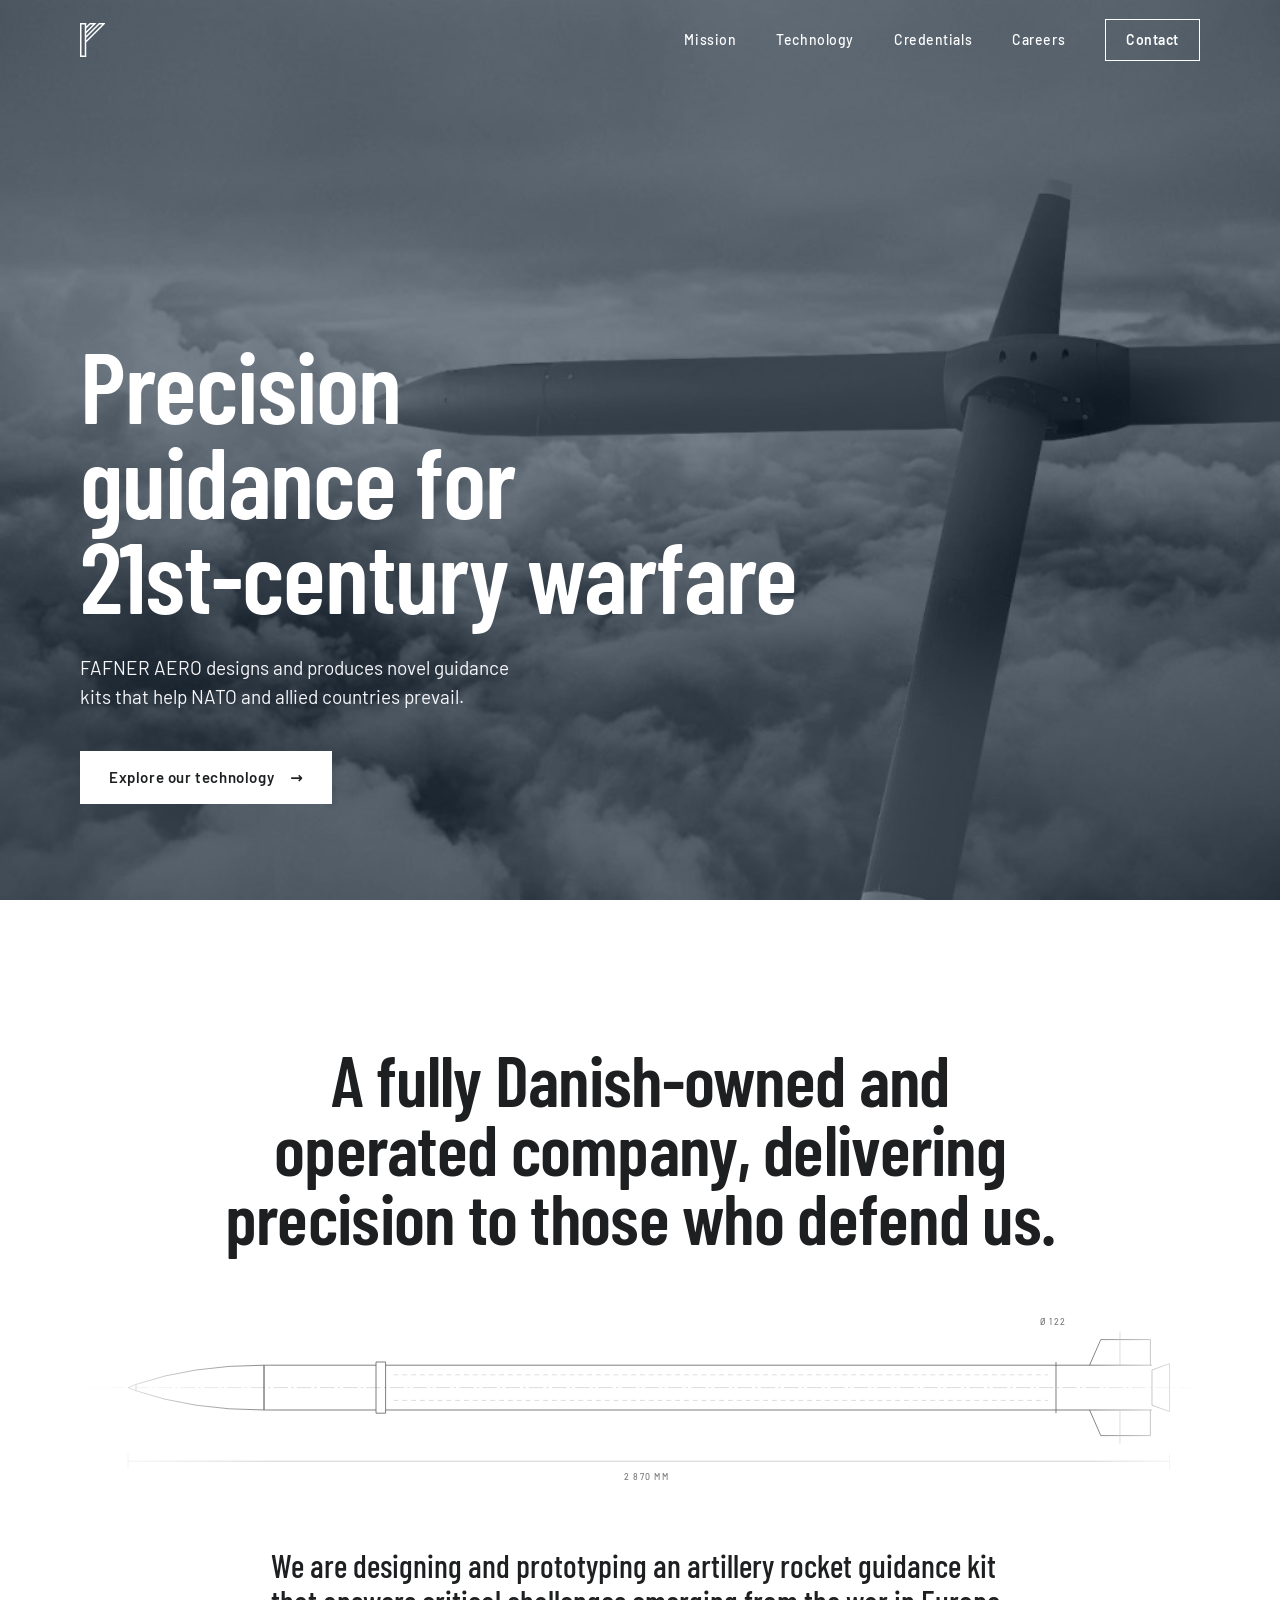
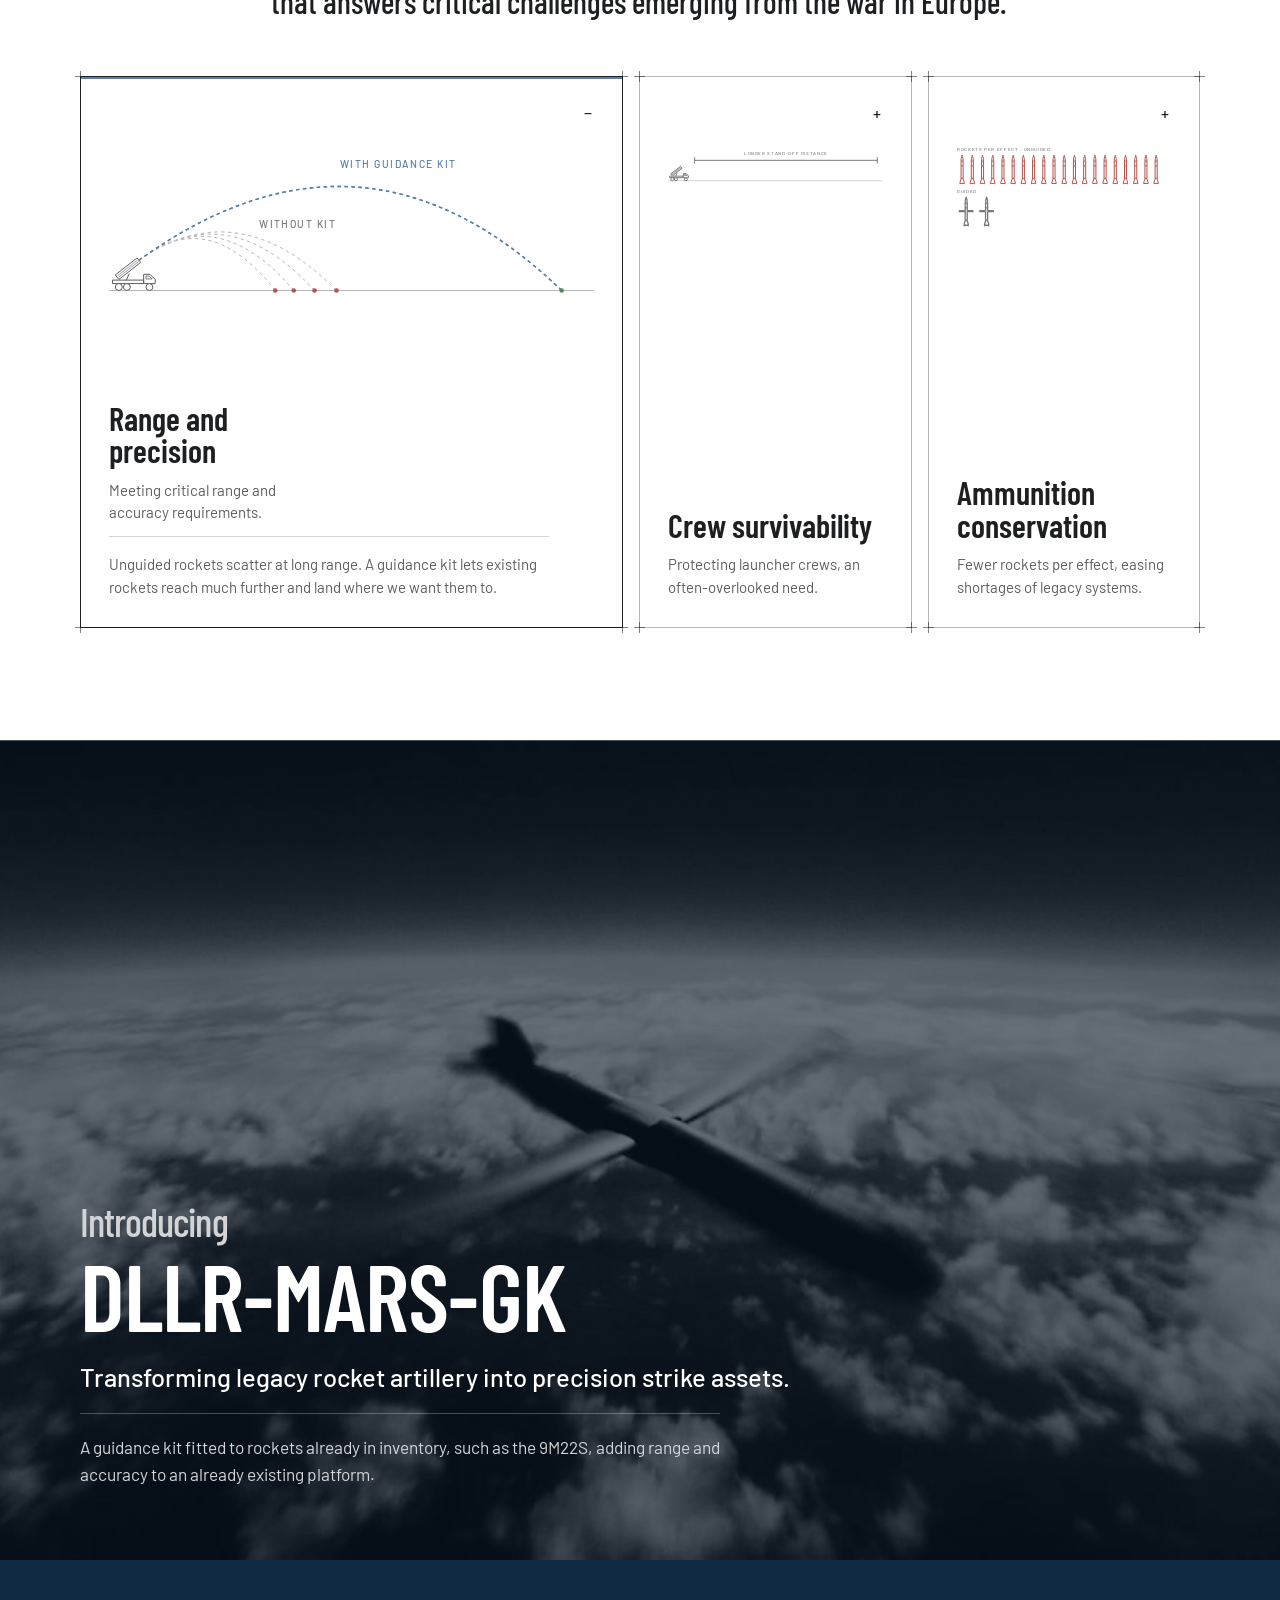
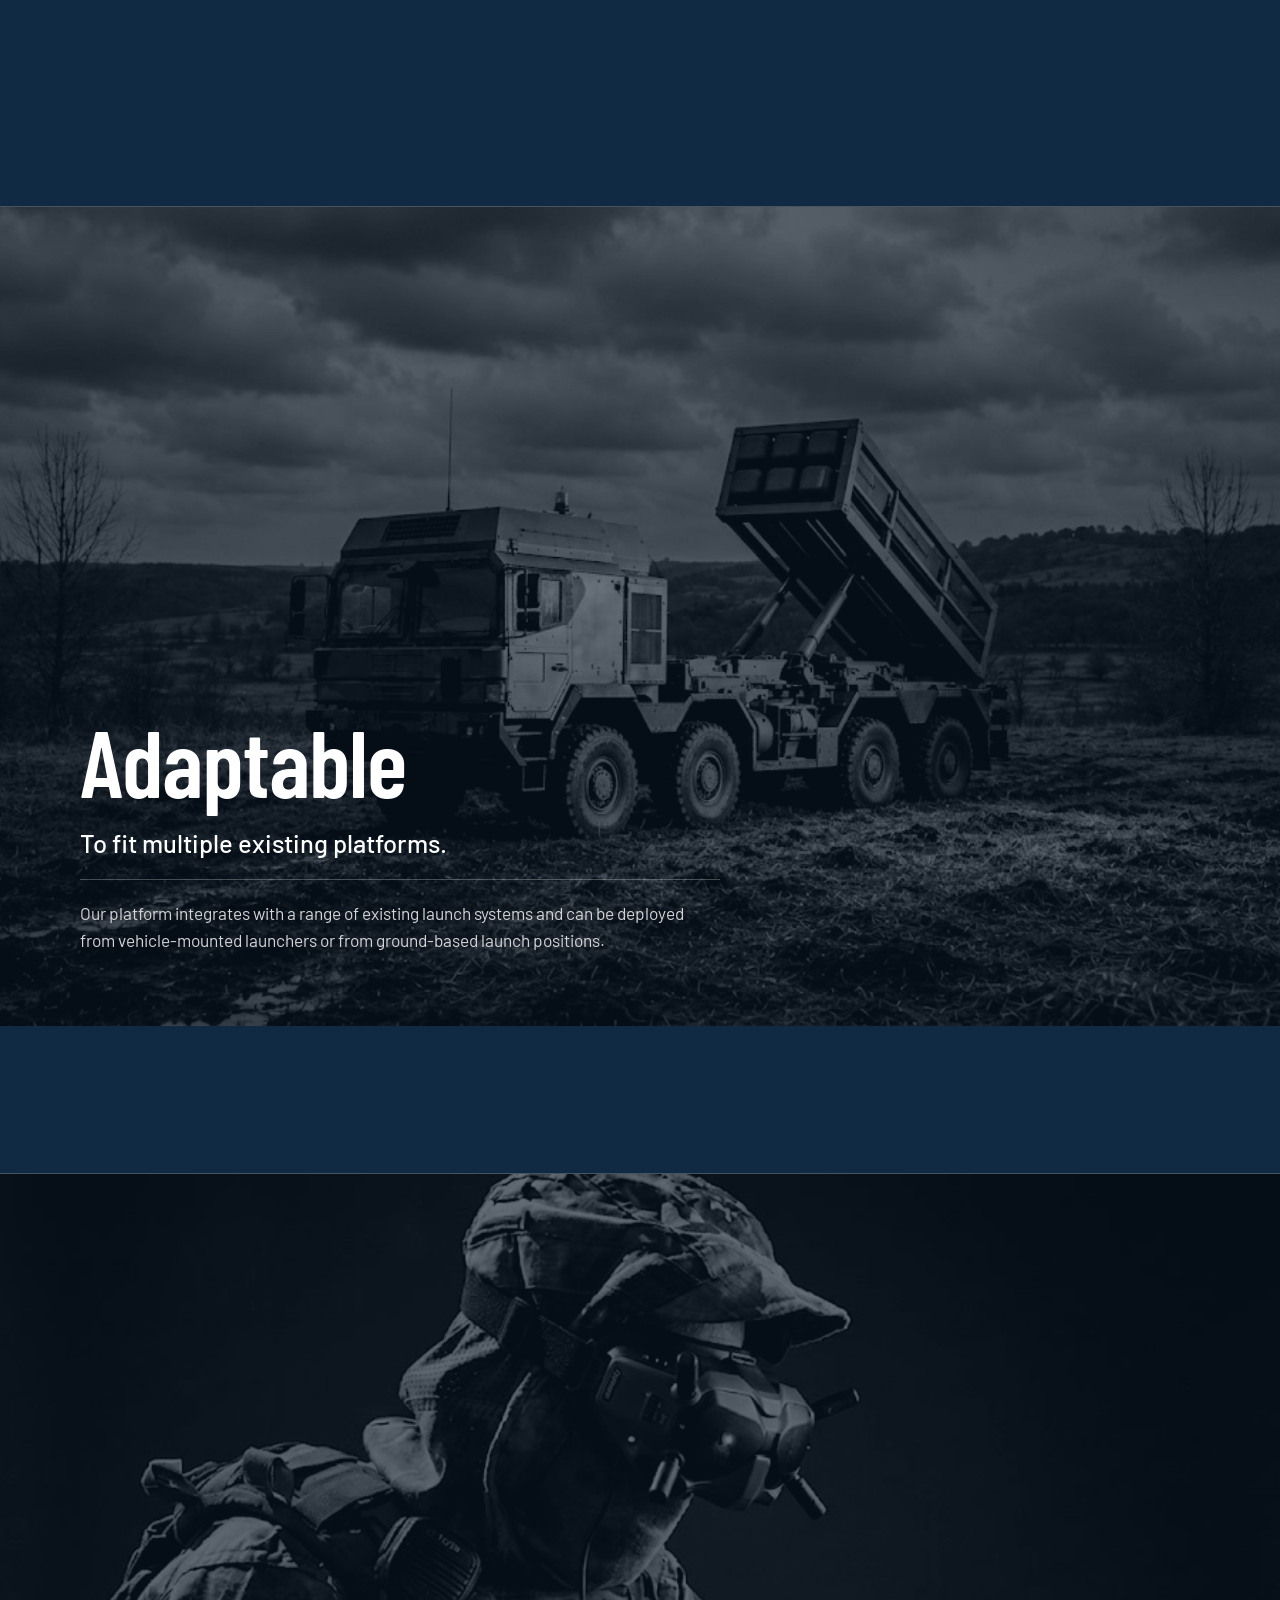
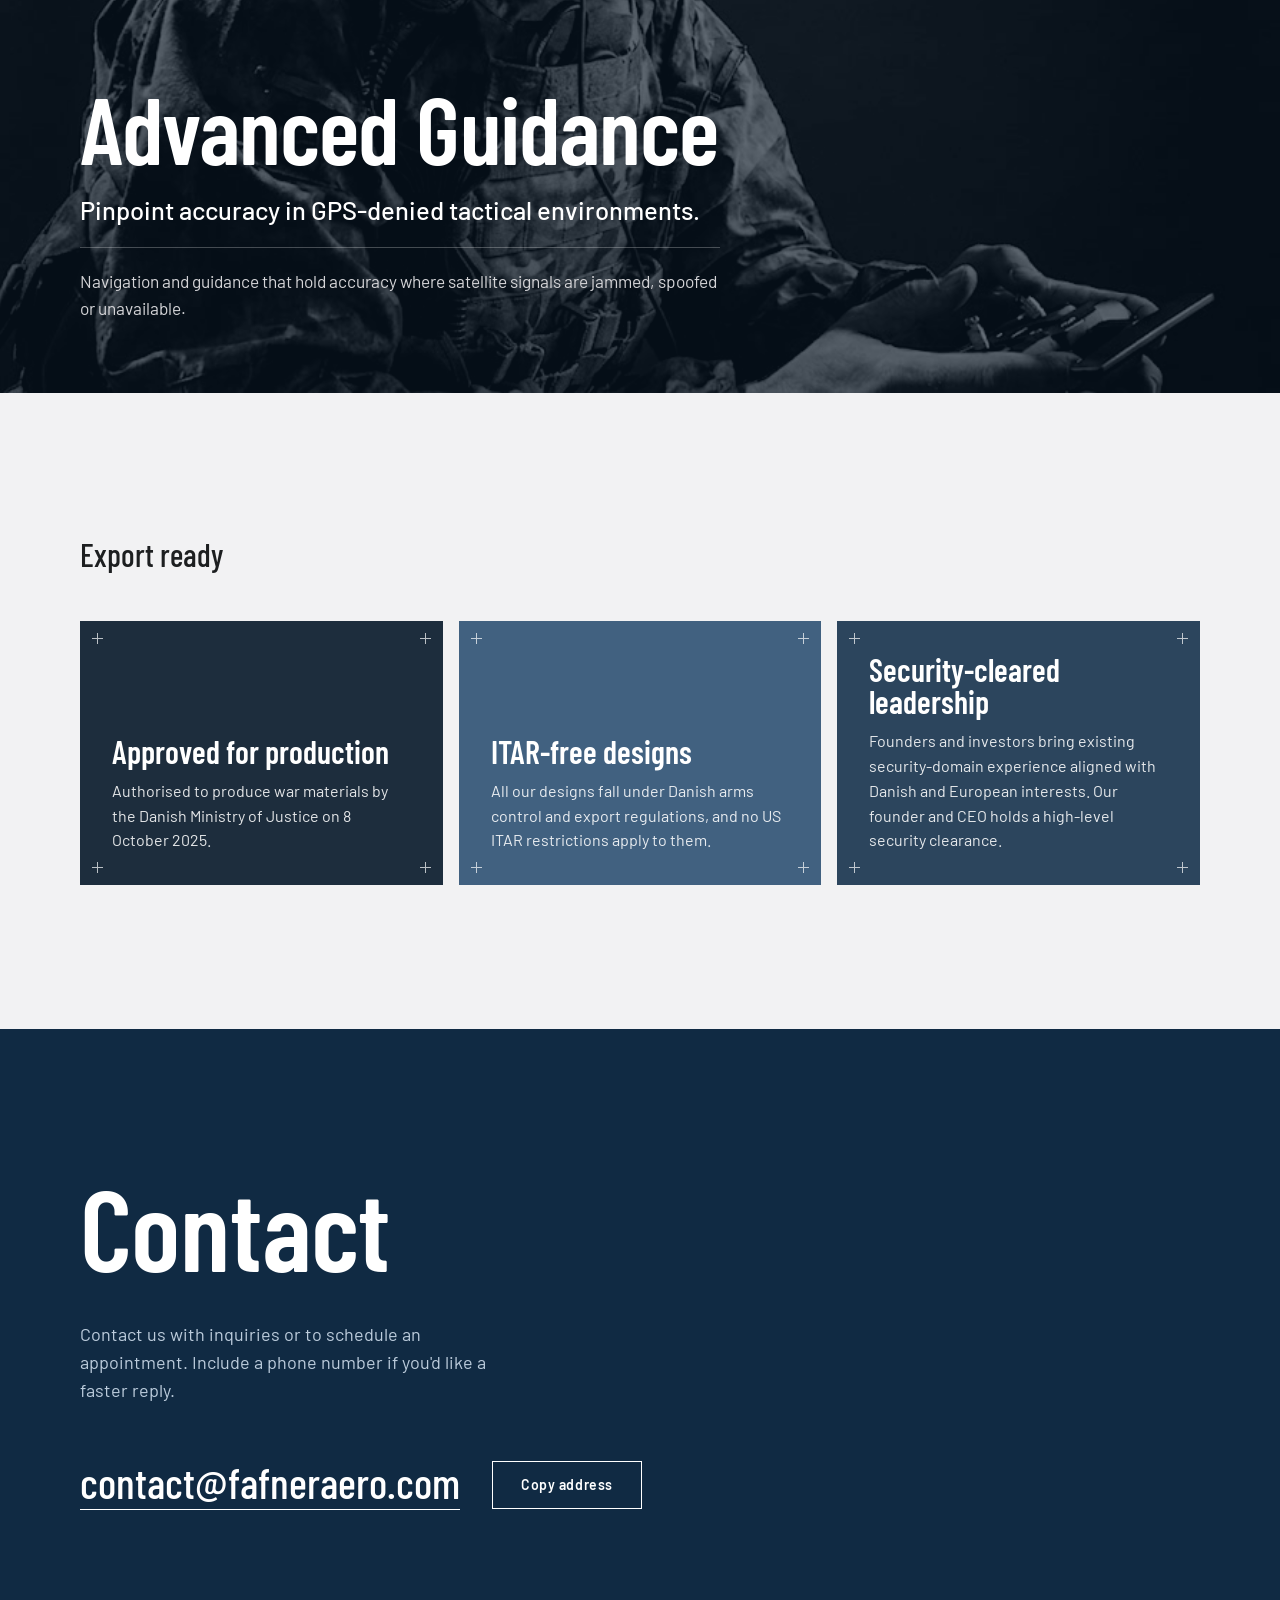
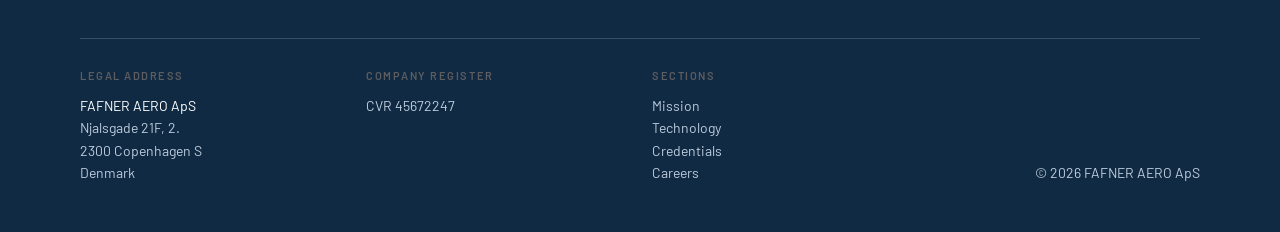
==== index.html @ bf473ec8 "Mission: centre the statement Co-Authored-By: Claude Opus 5.5 <noreply@anthropic.com> Claude-Session" ====
<!DOCTYPE html>
<html lang="en">
<head>
  <meta charset="utf-8">
  <meta name="viewport" content="width=device-width, initial-scale=1">
  <title>FAFNER AERO</title>
  <meta name="description" content="FAFNER AERO designs and produces novel guidance kits that help NATO and allied countries prevail. A Danish-owned defense technology company in Copenhagen.">
  <script>
    document.documentElement.className += ' js';
    setTimeout(function () { if (!window.__fafnerBooted) document.documentElement.classList.remove('js'); }, 3000);
  </script>
  <link rel="icon" href="assets/logo/favicon.svg" type="image/svg+xml">
  <link rel="icon" href="assets/logo/favicon-32.png" sizes="32x32" type="image/png">
  <link rel="apple-touch-icon" href="assets/logo/apple-touch-icon.png">
  <meta name="theme-color" content="#102a43">
  <link rel="preconnect" href="https://fonts.googleapis.com">
  <link rel="preconnect" href="https://fonts.gstatic.com" crossorigin>
  <link rel="stylesheet" href="https://fonts.googleapis.com/css2?family=Barlow:wght@400;500;600&family=Barlow+Condensed:wght@500;600&display=swap">
  <link rel="stylesheet" href="assets/site.css?v=202610241031">
  <link rel="preload" as="image" href="images/image-1.jpg">
</head>
<body>
  <a class="skip-link" href="#main">Skip to content</a>

  <header class="site-header is-overlay">
    <div class="wrap bar">
      <a class="brand" href="./" aria-label="FAFNER AERO, home"><svg class="brand-mark" viewBox="78 60 99 136" fill="none" stroke="currentColor" stroke-width="1.5" aria-hidden="true" focusable="false"><path d="M81 63H100V193H81Z M100 81L118 63H137L100 100 M100 118L155 63H174L100 137" vector-effect="non-scaling-stroke"/></svg></a>
      <nav class="nav" aria-label="Main">
        <a class="nav-link" href="#mission" data-spy="mission">Mission</a>
        <a class="nav-link" href="#technology" data-spy="technology">Technology</a>
        <a class="nav-link" href="#credentials" data-spy="credentials">Credentials</a>
        <a class="nav-link" href="careers/">Careers</a>
        <a class="btn btn-sm" href="#contact">Contact</a>
        <button class="menu-toggle" type="button" aria-expanded="false" aria-controls="mobile-nav">Menu</button>
      </nav>
    </div>
    <nav id="mobile-nav" class="mobile-nav wrap" aria-label="Main mobile">
      <a href="#mission">Mission</a>
      <a href="#technology">Technology</a>
      <a href="#credentials">Credentials</a>
      <a href="careers/">Careers</a>
      <a class="sheet-mail" href="mailto:contact@fafneraero.com">contact@fafneraero.com</a>
    </nav>
  </header>

  <main id="main">
    <!-- Hero -->
    <section class="home-hero" aria-labelledby="hero-title">
      <figure class="hero-bg duotone">
        <img src="images/image-1.jpg" alt="Guided rocket control fins above the clouds" width="1280" height="720">
      </figure>
      <div class="hero-shade" aria-hidden="true"></div>
      <div class="home-hero-content grid">
        <h1 id="hero-title" data-scramble>Precision guidance for <span style="white-space:nowrap">21st-century</span> warfare</h1>
        <p data-reveal style="--d:6">FAFNER AERO designs and produces novel guidance kits that help NATO and allied countries prevail.</p>
        <div class="hero-cta" data-reveal style="--d:8">
          <a class="btn btn-light" href="#technology">Explore our technology <span class="arr arr-right" aria-hidden="true">→</span></a>
        </div>
      </div>
    </section>

    <div class="over">
    <!-- Mission -->
    <section id="mission" class="mission anchor wrap grid" aria-label="Our mission">
      <p class="mission-statement" data-reveal style="--d:1">A fully Danish-owned and operated company, delivering precision to those who defend us.</p>
      <div class="mission-drawing" aria-hidden="true">
        <svg viewBox="0 38 1400 222" width="100%" fill="none">
        <g style="stroke:var(--color-neutral-700)" stroke-width="1">
        <line x1="10" y1="130" x2="1390" y2="130" stroke-dasharray="18 4 3 4" stroke-width=".6" style="stroke:var(--color-neutral-400)"></line>
        <path d="M60 130 L70 126 L70 134 Z"></path>
        <path d="M70 126 Q140 102 230 102 L230 158 Q140 158 70 134"></path>
        <path d="M230 102 V158"></path>
        <line x1="370" y1="98" x2="370" y2="162"></line><line x1="382" y1="98" x2="382" y2="162"></line>
        <path d="M370 98 H382 M370 162 H382"></path>
        <path d="M230 102 H370 M230 158 H370 M382 102 H1220 M382 158 H1220"></path>
        <path d="M392 114 H1210 M392 146 H1210" stroke-dasharray="6 5" stroke-width=".6" style="stroke:var(--color-neutral-400)"></path>
        <line x1="1220" y1="98" x2="1220" y2="162"></line>
        <path d="M1220 102 H1340 M1220 158 H1340"></path>
        <path d="M1262 102 L1276 70 H1338 V102"></path>
        <path d="M1262 158 L1276 190 H1338 V158"></path>
        <path d="M1340 108 L1362 100 V160 L1340 152 Z"></path>
        </g>
        <g style="stroke:var(--color-neutral-400)" stroke-width=".8">
        <path d="M60 232 V212 M1362 232 V212 M60 222 H1362"></path>
        <path d="M1300 102 V60 M1300 158 V200 M1292 102 H1308"></path>
        </g>
        <g style="fill:var(--color-neutral-600);font:500 11px var(--font-body);letter-spacing:.14em">
        <text x="680" y="246">2 870 MM</text>
        <text x="1200" y="52">Ø 122</text>
        </g>
        </svg>
      </div>
    </section>

    <!-- The problem we solve -->
    <section class="problem wrap grid" aria-label="The problem we solve">
      <p class="problem-lede" data-reveal data-reveal-late>We are designing and prototyping an artillery rocket guidance kit that answers critical challenges emerging from the war in Europe.</p>
      <div class="probs" data-reveal style="--d:2">
        <article class="prob blueprint is-open">
          <i class="corner tl"></i><i class="corner tr"></i><i class="corner bl"></i><i class="corner br"></i>
          <div class="prob-bar" aria-hidden="true"></div>
          <div class="prob-inner">
            <div class="prob-head"><span class="prob-sign" aria-hidden="true">−</span></div>
            <div class="prob-fig" aria-hidden="true">
            <svg data-range-anim viewBox="0 0 420 150" width="100%" height="150" fill="none" preserveAspectRatio="xMinYMid meet" style="display:block;overflow:visible">
            <line x1="0" y1="126" x2="420" y2="126" style="stroke:var(--color-neutral-400)" stroke-width="1"></line>
            <!-- launcher truck, facing the target: bed and cab, three wheels, and the
                 rocket pod raised 38° on the bed; rockets leave from the pod's front end -->
            <g style="stroke:var(--color-neutral-700)" stroke-width="1">
              <path d="M3 120 H40 M3 117 H30 V120 M3 117 V120"></path>
              <path d="M30 120 V112 H35.5 L40 116.5 V120"></path>
              <path d="M32 113.6 H35 L37.4 116 H32 Z" stroke-width=".8"></path>
              <circle cx="8.5" cy="123" r="3" style="fill:#fff"></circle>
              <circle cx="15.5" cy="123" r="3" style="fill:#fff"></circle>
              <circle cx="35" cy="123" r="3" style="fill:#fff"></circle>
              <path d="M15 117 L17.5 111.4"></path>
              <g transform="rotate(-38 7 114.5)">
                <rect x="7" y="112" width="24" height="5" style="fill:#fff"></rect>
                <path d="M8 113.7 H30 M8 115.3 H30" stroke-width=".6"></path>
              </g>
            </g>
            <!-- four unguided shots scatter short of the target -->
            <path data-ra-shot="0" data-ra-curve="25.9 99.8 86 52 144 126" d="M25.90 99.80L28.23 97.99M30.61 96.24L33.03 94.56M35.49 92.94L38.01 91.39M40.57 89.93L43.18 88.56M45.83 87.27L48.53 86.09M51.28 85.01L54.07 84.05M56.90 83.21L59.76 82.50M62.65 81.92L65.57 81.49M68.51 81.20L71.45 81.06M74.40 81.07L77.35 81.23M80.28 81.54L83.19 81.99M86.08 82.59L88.94 83.33M91.76 84.19L94.54 85.18M97.27 86.29L99.96 87.51M102.59 88.83L105.18 90.25M107.72 91.75L110.20 93.34M112.64 95.00L115.03 96.73M117.37 98.53L119.66 100.39M121.91 102.30L124.11 104.26M126.27 106.27L128.39 108.32M130.46 110.42L132.50 112.55M134.50 114.72L136.47 116.92M138.40 119.15L140.30 121.41M142.16 123.69L144.00 126.00" style="stroke:var(--color-neutral-400)" stroke-width="1"></path>
            <path data-ra-shot="1" data-ra-curve="25.9 99.8 94 48 160 126" d="M25.90 99.80L28.24 98.06M30.62 96.37L33.03 94.73M35.49 93.15L37.98 91.63M40.51 90.17L43.08 88.78M45.68 87.47L48.33 86.24M51.01 85.08L53.73 84.02M56.48 83.05L59.26 82.18M62.08 81.40L64.92 80.74M67.79 80.18L70.67 79.74M73.57 79.42L76.48 79.21M79.40 79.13L82.32 79.17M85.23 79.33L88.14 79.61M91.03 80.02L93.90 80.54M96.75 81.17L99.57 81.91M102.36 82.76L105.12 83.71M107.85 84.76L110.53 85.90M113.18 87.13L115.79 88.43M118.36 89.82L120.88 91.28M123.37 92.81L125.82 94.40M128.22 96.05L130.59 97.76M132.92 99.53L135.20 101.34M137.45 103.20L139.67 105.10M141.85 107.04L143.99 109.02M146.10 111.04L148.18 113.09M150.22 115.17L152.24 117.28M154.22 119.42L156.17 121.59M158.10 123.78L160.00 126.00" style="stroke:var(--color-neutral-400)" stroke-width="1"></path>
            <path data-ra-shot="2" data-ra-curve="25.9 99.8 103 44 178 126" d="M25.90 99.80L28.29 98.11M30.70 96.46L33.15 94.86M35.63 93.30L38.14 91.80M40.69 90.36L43.26 88.97M45.87 87.64L48.51 86.38M51.18 85.19L53.88 84.06M56.61 83.01L59.37 82.04M62.16 81.14L64.97 80.34M67.80 79.61L70.66 78.98M73.53 78.44L76.43 78.00M79.33 77.65L82.25 77.40M85.17 77.25L88.09 77.21M91.02 77.26L93.94 77.42M96.85 77.67L99.76 78.03M102.65 78.48L105.52 79.03M108.38 79.68L111.21 80.41M114.01 81.24L116.79 82.15M119.55 83.14L122.27 84.21M124.96 85.36L127.62 86.58M130.25 87.86L132.84 89.22M135.40 90.64L137.93 92.11M140.42 93.64L142.88 95.23M145.30 96.87L147.69 98.55M150.05 100.28L152.38 102.06M154.67 103.87L156.94 105.72M159.17 107.61L161.37 109.54M163.55 111.50L165.69 113.49M167.81 115.51L169.90 117.55M171.96 119.63L174.00 121.73M176.01 123.85L178.00 126.00" style="stroke:var(--color-neutral-400)" stroke-width="1"></path>
            <path data-ra-shot="3" data-ra-curve="25.9 99.8 112 40 197 126" d="M25.90 99.80L28.33 98.14M30.80 96.52L33.28 94.94M35.80 93.41L38.34 91.92M40.91 90.48L43.51 89.09M46.14 87.75L48.79 86.47M51.47 85.25L54.18 84.08M56.91 82.98L59.67 81.94M62.45 80.97L65.26 80.07M68.08 79.24L70.93 78.48M73.80 77.80L76.68 77.19M79.58 76.67L82.49 76.23M85.42 75.87L88.35 75.59M91.29 75.40L94.24 75.30M97.18 75.28L100.13 75.35M103.07 75.50L106.01 75.74M108.94 76.06L111.86 76.47M114.76 76.96L117.65 77.53M120.53 78.19L123.38 78.91M126.22 79.72L129.03 80.60M131.82 81.54L134.59 82.56M137.33 83.64L140.04 84.79M142.73 86.00L145.39 87.27M148.02 88.60L150.62 89.97M153.20 91.41L155.75 92.89M158.27 94.42L160.76 95.99M163.22 97.61L165.65 99.27M168.06 100.97L170.44 102.71M172.79 104.48L175.12 106.29M177.42 108.13L179.69 110.01M181.94 111.92L184.16 113.85M186.36 115.81L188.53 117.80M190.68 119.82L192.81 121.85M194.92 123.92L197.00 126.00" style="stroke:var(--color-neutral-400)" stroke-width="1"></path>
            <circle data-ra-dot="0" cx="144" cy="126" r="2" style="fill:var(--ra-miss)"></circle>
            <circle data-ra-dot="1" cx="160" cy="126" r="2" style="fill:var(--ra-miss)"></circle>
            <circle data-ra-dot="2" cx="178" cy="126" r="2" style="fill:var(--ra-miss)"></circle>
            <circle data-ra-dot="3" cx="197" cy="126" r="2" style="fill:var(--ra-miss)"></circle>
            <!-- two guided shots fly the same lane and land on the same point -->
            <path data-ra-shot="4" data-ra-guided data-ra-curve="25.9 99.8 220 -40 392 126" d="M25.90 99.80L28.35 98.05M30.81 96.32L33.27 94.60M35.75 92.89L38.24 91.21M40.75 89.54L43.26 87.88M45.78 86.25L48.32 84.63M50.87 83.03L53.43 81.45M56.00 79.89L58.58 78.34M61.17 76.82L63.78 75.31M66.39 73.83L69.02 72.37M71.66 70.93L74.31 69.51M76.98 68.11L79.65 66.74M82.34 65.39L85.04 64.06M87.75 62.75L90.47 61.47M93.20 60.21L95.95 58.99M98.71 57.78L101.48 56.61M104.26 55.46L107.05 54.34M109.85 53.24L112.66 52.17M115.48 51.14L118.32 50.13M121.16 49.15L124.02 48.21M126.88 47.29L129.76 46.41M132.64 45.55L135.54 44.74M138.44 43.95L141.35 43.20M144.28 42.48L147.20 41.79M150.14 41.14L153.09 40.53M156.04 39.95L159.00 39.41M161.96 38.91L164.94 38.44M167.91 38.02L170.90 37.63M173.88 37.28L176.88 36.97M179.87 36.69L182.87 36.46M185.87 36.27L188.88 36.11M191.88 36.00L194.89 35.93M197.90 35.90L200.91 35.90M203.91 35.95L206.92 36.05M209.92 36.18L212.93 36.35M215.93 36.56L218.93 36.82M221.92 37.12L224.91 37.45M227.89 37.83L230.87 38.25M233.84 38.71L236.81 39.21M239.77 39.74L242.72 40.32M245.67 40.94L248.60 41.60M251.53 42.29L254.44 43.03M257.35 43.80L260.25 44.61M263.14 45.45L266.01 46.34M268.88 47.25L271.73 48.21M274.57 49.20L277.40 50.23M280.21 51.29L283.01 52.38M285.80 53.51L288.58 54.67M291.34 55.86L294.09 57.08M296.82 58.34L299.54 59.62M302.25 60.93L304.94 62.28M307.62 63.65L310.28 65.05M312.93 66.48L315.56 67.94M318.17 69.42L320.78 70.93M323.36 72.46L325.94 74.02M328.49 75.60L331.04 77.21M333.56 78.84L336.07 80.50M338.57 82.18L341.05 83.88M343.52 85.60L345.97 87.34M348.41 89.10L350.83 90.89M353.24 92.69L355.63 94.51M358.01 96.35L360.38 98.21M362.73 100.09L365.06 101.99M367.38 103.90L369.69 105.83M371.98 107.78L374.26 109.75M376.52 111.73L378.77 113.72M381.01 115.73L383.24 117.76M385.45 119.80L387.64 121.85M389.83 123.92L392.00 126.00" style="stroke:var(--prob-stroke)" stroke-width="1.4"></path>
            <path data-ra-shot="5" data-ra-guided data-ra-curve="25.9 99.8 220 -40 392 126" d="M25.90 99.80L28.35 98.05M30.81 96.32L33.27 94.60M35.75 92.89L38.24 91.21M40.75 89.54L43.26 87.88M45.78 86.25L48.32 84.63M50.87 83.03L53.43 81.45M56.00 79.89L58.58 78.34M61.17 76.82L63.78 75.31M66.39 73.83L69.02 72.37M71.66 70.93L74.31 69.51M76.98 68.11L79.65 66.74M82.34 65.39L85.04 64.06M87.75 62.75L90.47 61.47M93.20 60.21L95.95 58.99M98.71 57.78L101.48 56.61M104.26 55.46L107.05 54.34M109.85 53.24L112.66 52.17M115.48 51.14L118.32 50.13M121.16 49.15L124.02 48.21M126.88 47.29L129.76 46.41M132.64 45.55L135.54 44.74M138.44 43.95L141.35 43.20M144.28 42.48L147.20 41.79M150.14 41.14L153.09 40.53M156.04 39.95L159.00 39.41M161.96 38.91L164.94 38.44M167.91 38.02L170.90 37.63M173.88 37.28L176.88 36.97M179.87 36.69L182.87 36.46M185.87 36.27L188.88 36.11M191.88 36.00L194.89 35.93M197.90 35.90L200.91 35.90M203.91 35.95L206.92 36.05M209.92 36.18L212.93 36.35M215.93 36.56L218.93 36.82M221.92 37.12L224.91 37.45M227.89 37.83L230.87 38.25M233.84 38.71L236.81 39.21M239.77 39.74L242.72 40.32M245.67 40.94L248.60 41.60M251.53 42.29L254.44 43.03M257.35 43.80L260.25 44.61M263.14 45.45L266.01 46.34M268.88 47.25L271.73 48.21M274.57 49.20L277.40 50.23M280.21 51.29L283.01 52.38M285.80 53.51L288.58 54.67M291.34 55.86L294.09 57.08M296.82 58.34L299.54 59.62M302.25 60.93L304.94 62.28M307.62 63.65L310.28 65.05M312.93 66.48L315.56 67.94M318.17 69.42L320.78 70.93M323.36 72.46L325.94 74.02M328.49 75.60L331.04 77.21M333.56 78.84L336.07 80.50M338.57 82.18L341.05 83.88M343.52 85.60L345.97 87.34M348.41 89.10L350.83 90.89M353.24 92.69L355.63 94.51M358.01 96.35L360.38 98.21M362.73 100.09L365.06 101.99M367.38 103.90L369.69 105.83M371.98 107.78L374.26 109.75M376.52 111.73L378.77 113.72M381.01 115.73L383.24 117.76M385.45 119.80L387.64 121.85M389.83 123.92L392.00 126.00" style="stroke:var(--prob-stroke)" stroke-width="1.4"></path>
            <circle data-ra-dot="4" cx="392" cy="126" r="2" style="fill:var(--ra-hit)"></circle>
            <g style="font:500 9px var(--font-body);letter-spacing:.14em">
              <text data-ra-label="without" x="130" y="72" style="fill:var(--color-neutral-600)">WITHOUT KIT</text>
              <text data-ra-label="with" x="200" y="20" style="fill:var(--prob-stroke)">WITH GUIDANCE KIT</text>
            </g>
            </svg>
            </div>
            <div class="prob-text">
              <h3><button class="prob-toggle" type="button" aria-expanded="true" aria-controls="prob-more-1">Range and precision</button></h3>
              <p class="prob-line">Meeting critical range and accuracy requirements.</p>
              <div class="prob-more" id="prob-more-1"><p>Unguided rockets scatter at long range. A guidance kit lets existing rockets reach much further and land where we want them to.</p></div>
            </div>
          </div>
        </article>
        <article class="prob blueprint">
          <i class="corner tl"></i><i class="corner tr"></i><i class="corner bl"></i><i class="corner br"></i>
          <div class="prob-bar" aria-hidden="true"></div>
          <div class="prob-inner">
            <div class="prob-head"><span class="prob-sign" aria-hidden="true">+</span></div>
            <div class="prob-fig" aria-hidden="true">
            <svg data-crew-anim viewBox="0 0 420 150" width="100%" height="150" fill="none" preserveAspectRatio="xMinYMid meet" style="display:block;overflow:visible">
            <line x1="0" y1="70" x2="420" y2="70" style="stroke:var(--color-neutral-300)" stroke-width="1"></line>

            <!-- forward launcher, close to the front: hit and struck through -->
            <g data-cr="a" transform="translate(230 -56)" style="opacity:0">
              <g style="stroke:var(--ra-miss)" stroke-width="1">
                <path d="M3 120 H40 M3 117 H30 V120 M3 117 V120"></path>
                <path d="M30 120 V112 H35.5 L40 116.5 V120"></path>
                <path d="M32 113.6 H35 L37.4 116 H32 Z" stroke-width=".8"></path>
                <circle cx="8.5" cy="123" r="3" style="fill:#fff"></circle>
                <circle cx="15.5" cy="123" r="3" style="fill:#fff"></circle>
                <circle cx="35" cy="123" r="3" style="fill:#fff"></circle>
                <path d="M15 117 L17.5 111.4"></path>
                <g transform="rotate(-38 7 114.5)">
                  <rect x="7" y="112" width="24" height="5" style="fill:#fff"></rect>
                  <path d="M8 113.7 H30 M8 115.3 H30" stroke-width=".6"></path>
                </g>
              </g>
              <path data-cr="cross" d="M-2 98 L45 129" style="stroke:var(--ra-miss);opacity:0" stroke-width="1.6"></path>
            </g>
            <!-- counter-fire from the front -->
            <path data-cr="in" data-cr-curve="420 6 350 -22 251 58" d="M0 0" style="stroke:var(--color-neutral-500);opacity:0" stroke-width="1"></path>

            <!-- launcher far back on the left: never hit -->
            <g data-cr="b" transform="translate(0 -56)">
              <g style="stroke:var(--prob-stroke)" stroke-width="1">
                <path d="M3 120 H40 M3 117 H30 V120 M3 117 V120"></path>
                <path d="M30 120 V112 H35.5 L40 116.5 V120"></path>
                <path d="M32 113.6 H35 L37.4 116 H32 Z" stroke-width=".8"></path>
                <circle cx="8.5" cy="123" r="3" style="fill:#fff"></circle>
                <circle cx="15.5" cy="123" r="3" style="fill:#fff"></circle>
                <circle cx="35" cy="123" r="3" style="fill:#fff"></circle>
                <path d="M15 117 L17.5 111.4"></path>
                <g transform="rotate(-38 7 114.5)">
                  <rect x="7" y="112" width="24" height="5" style="fill:#fff"></rect>
                  <path d="M8 113.7 H30 M8 115.3 H30" stroke-width=".6"></path>
                </g>
              </g>
            </g>
            <!-- stand-off distance from the rear launcher to the front -->
            <path data-cr="bar" d="M52 30 H410" style="stroke:var(--prob-stroke)" stroke-width="1"></path>
            <path data-cr="tick-l" d="M52 24 V36" style="stroke:var(--prob-stroke)" stroke-width="1"></path>
            <path data-cr="tick-r" d="M410 24 V36" style="stroke:var(--prob-stroke)" stroke-width="1"></path>
            <g style="font:500 9px var(--font-body);letter-spacing:.14em"><text data-cr="label" x="231" y="20" text-anchor="middle" style="fill:var(--prob-stroke)">LONGER STAND-OFF DISTANCE</text></g>
            </svg>
            </div>
            <div class="prob-text">
              <h3><button class="prob-toggle" type="button" aria-expanded="false" aria-controls="prob-more-2">Crew survivability</button></h3>
              <p class="prob-line">Protecting launcher crews, an often-overlooked need.</p>
              <div class="prob-more" id="prob-more-2"><p>Fewer salvos and longer stand-off distances mean less time exposed at the launch position.</p></div>
            </div>
          </div>
        </article>
        <article class="prob blueprint">
          <i class="corner tl"></i><i class="corner tr"></i><i class="corner bl"></i><i class="corner br"></i>
          <div class="prob-bar" aria-hidden="true"></div>
          <div class="prob-inner">
            <div class="prob-head"><span class="prob-sign" aria-hidden="true">+</span></div>
            <div class="prob-fig" aria-hidden="true">
            <svg data-supply-anim viewBox="0 0 420 160" width="100%" height="160" fill="none" preserveAspectRatio="xMinYMid meet" style="display:block;overflow:visible">
              <!-- 9M22S-style rockets per effect: 20 unguided (red) over 2 guided with the kit's wings (blue) -->
              <g style="font:500 9px var(--font-body);letter-spacing:.14em"><text data-sp-label="miss" x="0" y="12" style="fill:var(--color-neutral-600)">ROCKETS PER EFFECT · UNGUIDED</text><text data-sp-label="hit" x="0" y="94" style="fill:var(--prob-stroke)">GUIDED</text></g>
              <g class="rk rk-miss" transform="translate(10 20) scale(.78)"><g data-sp-rocket="miss"><path d="M-0.7 3 L0 0 L0.7 3 Q2.6 7 2.6 15 V60 L5.2 67.5 V72 L2.3 70 V71 H-2.3 V70 L-5.2 72 V67.5 L-2.6 60 V15 Q-2.6 7 -0.7 3 Z"></path><path d="M-2.6 15 H2.6 M-2.6 27 H2.6 M-2.6 58 H2.6" fill="none"></path></g></g>
              <g class="rk rk-miss" transform="translate(30 20) scale(.78)"><g data-sp-rocket="miss"><path d="M-0.7 3 L0 0 L0.7 3 Q2.6 7 2.6 15 V60 L5.2 67.5 V72 L2.3 70 V71 H-2.3 V70 L-5.2 72 V67.5 L-2.6 60 V15 Q-2.6 7 -0.7 3 Z"></path><path d="M-2.6 15 H2.6 M-2.6 27 H2.6 M-2.6 58 H2.6" fill="none"></path></g></g>
              <g class="rk rk-miss" transform="translate(50 20) scale(.78)"><g data-sp-rocket="miss"><path d="M-0.7 3 L0 0 L0.7 3 Q2.6 7 2.6 15 V60 L5.2 67.5 V72 L2.3 70 V71 H-2.3 V70 L-5.2 72 V67.5 L-2.6 60 V15 Q-2.6 7 -0.7 3 Z"></path><path d="M-2.6 15 H2.6 M-2.6 27 H2.6 M-2.6 58 H2.6" fill="none"></path></g></g>
              <g class="rk rk-miss" transform="translate(70 20) scale(.78)"><g data-sp-rocket="miss"><path d="M-0.7 3 L0 0 L0.7 3 Q2.6 7 2.6 15 V60 L5.2 67.5 V72 L2.3 70 V71 H-2.3 V70 L-5.2 72 V67.5 L-2.6 60 V15 Q-2.6 7 -0.7 3 Z"></path><path d="M-2.6 15 H2.6 M-2.6 27 H2.6 M-2.6 58 H2.6" fill="none"></path></g></g>
              <g class="rk rk-miss" transform="translate(90 20) scale(.78)"><g data-sp-rocket="miss"><path d="M-0.7 3 L0 0 L0.7 3 Q2.6 7 2.6 15 V60 L5.2 67.5 V72 L2.3 70 V71 H-2.3 V70 L-5.2 72 V67.5 L-2.6 60 V15 Q-2.6 7 -0.7 3 Z"></path><path d="M-2.6 15 H2.6 M-2.6 27 H2.6 M-2.6 58 H2.6" fill="none"></path></g></g>
              <g class="rk rk-miss" transform="translate(110 20) scale(.78)"><g data-sp-rocket="miss"><path d="M-0.7 3 L0 0 L0.7 3 Q2.6 7 2.6 15 V60 L5.2 67.5 V72 L2.3 70 V71 H-2.3 V70 L-5.2 72 V67.5 L-2.6 60 V15 Q-2.6 7 -0.7 3 Z"></path><path d="M-2.6 15 H2.6 M-2.6 27 H2.6 M-2.6 58 H2.6" fill="none"></path></g></g>
              <g class="rk rk-miss" transform="translate(130 20) scale(.78)"><g data-sp-rocket="miss"><path d="M-0.7 3 L0 0 L0.7 3 Q2.6 7 2.6 15 V60 L5.2 67.5 V72 L2.3 70 V71 H-2.3 V70 L-5.2 72 V67.5 L-2.6 60 V15 Q-2.6 7 -0.7 3 Z"></path><path d="M-2.6 15 H2.6 M-2.6 27 H2.6 M-2.6 58 H2.6" fill="none"></path></g></g>
              <g class="rk rk-miss" transform="translate(150 20) scale(.78)"><g data-sp-rocket="miss"><path d="M-0.7 3 L0 0 L0.7 3 Q2.6 7 2.6 15 V60 L5.2 67.5 V72 L2.3 70 V71 H-2.3 V70 L-5.2 72 V67.5 L-2.6 60 V15 Q-2.6 7 -0.7 3 Z"></path><path d="M-2.6 15 H2.6 M-2.6 27 H2.6 M-2.6 58 H2.6" fill="none"></path></g></g>
              <g class="rk rk-miss" transform="translate(170 20) scale(.78)"><g data-sp-rocket="miss"><path d="M-0.7 3 L0 0 L0.7 3 Q2.6 7 2.6 15 V60 L5.2 67.5 V72 L2.3 70 V71 H-2.3 V70 L-5.2 72 V67.5 L-2.6 60 V15 Q-2.6 7 -0.7 3 Z"></path><path d="M-2.6 15 H2.6 M-2.6 27 H2.6 M-2.6 58 H2.6" fill="none"></path></g></g>
              <g class="rk rk-miss" transform="translate(190 20) scale(.78)"><g data-sp-rocket="miss"><path d="M-0.7 3 L0 0 L0.7 3 Q2.6 7 2.6 15 V60 L5.2 67.5 V72 L2.3 70 V71 H-2.3 V70 L-5.2 72 V67.5 L-2.6 60 V15 Q-2.6 7 -0.7 3 Z"></path><path d="M-2.6 15 H2.6 M-2.6 27 H2.6 M-2.6 58 H2.6" fill="none"></path></g></g>
              <g class="rk rk-miss" transform="translate(210 20) scale(.78)"><g data-sp-rocket="miss"><path d="M-0.7 3 L0 0 L0.7 3 Q2.6 7 2.6 15 V60 L5.2 67.5 V72 L2.3 70 V71 H-2.3 V70 L-5.2 72 V67.5 L-2.6 60 V15 Q-2.6 7 -0.7 3 Z"></path><path d="M-2.6 15 H2.6 M-2.6 27 H2.6 M-2.6 58 H2.6" fill="none"></path></g></g>
              <g class="rk rk-miss" transform="translate(230 20) scale(.78)"><g data-sp-rocket="miss"><path d="M-0.7 3 L0 0 L0.7 3 Q2.6 7 2.6 15 V60 L5.2 67.5 V72 L2.3 70 V71 H-2.3 V70 L-5.2 72 V67.5 L-2.6 60 V15 Q-2.6 7 -0.7 3 Z"></path><path d="M-2.6 15 H2.6 M-2.6 27 H2.6 M-2.6 58 H2.6" fill="none"></path></g></g>
              <g class="rk rk-miss" transform="translate(250 20) scale(.78)"><g data-sp-rocket="miss"><path d="M-0.7 3 L0 0 L0.7 3 Q2.6 7 2.6 15 V60 L5.2 67.5 V72 L2.3 70 V71 H-2.3 V70 L-5.2 72 V67.5 L-2.6 60 V15 Q-2.6 7 -0.7 3 Z"></path><path d="M-2.6 15 H2.6 M-2.6 27 H2.6 M-2.6 58 H2.6" fill="none"></path></g></g>
              <g class="rk rk-miss" transform="translate(270 20) scale(.78)"><g data-sp-rocket="miss"><path d="M-0.7 3 L0 0 L0.7 3 Q2.6 7 2.6 15 V60 L5.2 67.5 V72 L2.3 70 V71 H-2.3 V70 L-5.2 72 V67.5 L-2.6 60 V15 Q-2.6 7 -0.7 3 Z"></path><path d="M-2.6 15 H2.6 M-2.6 27 H2.6 M-2.6 58 H2.6" fill="none"></path></g></g>
              <g class="rk rk-miss" transform="translate(290 20) scale(.78)"><g data-sp-rocket="miss"><path d="M-0.7 3 L0 0 L0.7 3 Q2.6 7 2.6 15 V60 L5.2 67.5 V72 L2.3 70 V71 H-2.3 V70 L-5.2 72 V67.5 L-2.6 60 V15 Q-2.6 7 -0.7 3 Z"></path><path d="M-2.6 15 H2.6 M-2.6 27 H2.6 M-2.6 58 H2.6" fill="none"></path></g></g>
              <g class="rk rk-miss" transform="translate(310 20) scale(.78)"><g data-sp-rocket="miss"><path d="M-0.7 3 L0 0 L0.7 3 Q2.6 7 2.6 15 V60 L5.2 67.5 V72 L2.3 70 V71 H-2.3 V70 L-5.2 72 V67.5 L-2.6 60 V15 Q-2.6 7 -0.7 3 Z"></path><path d="M-2.6 15 H2.6 M-2.6 27 H2.6 M-2.6 58 H2.6" fill="none"></path></g></g>
              <g class="rk rk-miss" transform="translate(330 20) scale(.78)"><g data-sp-rocket="miss"><path d="M-0.7 3 L0 0 L0.7 3 Q2.6 7 2.6 15 V60 L5.2 67.5 V72 L2.3 70 V71 H-2.3 V70 L-5.2 72 V67.5 L-2.6 60 V15 Q-2.6 7 -0.7 3 Z"></path><path d="M-2.6 15 H2.6 M-2.6 27 H2.6 M-2.6 58 H2.6" fill="none"></path></g></g>
              <g class="rk rk-miss" transform="translate(350 20) scale(.78)"><g data-sp-rocket="miss"><path d="M-0.7 3 L0 0 L0.7 3 Q2.6 7 2.6 15 V60 L5.2 67.5 V72 L2.3 70 V71 H-2.3 V70 L-5.2 72 V67.5 L-2.6 60 V15 Q-2.6 7 -0.7 3 Z"></path><path d="M-2.6 15 H2.6 M-2.6 27 H2.6 M-2.6 58 H2.6" fill="none"></path></g></g>
              <g class="rk rk-miss" transform="translate(370 20) scale(.78)"><g data-sp-rocket="miss"><path d="M-0.7 3 L0 0 L0.7 3 Q2.6 7 2.6 15 V60 L5.2 67.5 V72 L2.3 70 V71 H-2.3 V70 L-5.2 72 V67.5 L-2.6 60 V15 Q-2.6 7 -0.7 3 Z"></path><path d="M-2.6 15 H2.6 M-2.6 27 H2.6 M-2.6 58 H2.6" fill="none"></path></g></g>
              <g class="rk rk-miss" transform="translate(390 20) scale(.78)"><g data-sp-rocket="miss"><path d="M-0.7 3 L0 0 L0.7 3 Q2.6 7 2.6 15 V60 L5.2 67.5 V72 L2.3 70 V71 H-2.3 V70 L-5.2 72 V67.5 L-2.6 60 V15 Q-2.6 7 -0.7 3 Z"></path><path d="M-2.6 15 H2.6 M-2.6 27 H2.6 M-2.6 58 H2.6" fill="none"></path></g></g>
              <g class="rk rk-hit" transform="translate(18 102) scale(.78)"><g data-sp-rocket="hit"><path d="M-0.7 3 L0 0 L0.7 3 Q2.6 7 2.6 15 V60 L5.2 67.5 V72 L2.3 70 V71 H-2.3 V70 L-5.2 72 V67.5 L-2.6 60 V15 Q-2.6 7 -0.7 3 Z"></path><path d="M-2.6 15 H2.6 M-2.6 27 H2.6 M-2.6 58 H2.6" fill="none"></path><path class="wing" d="M2.6 34 H17 V36.6 H2.6"></path><path class="wing" d="M-2.6 34 H-17 V36.6 H-2.6"></path></g></g>
              <g class="rk rk-hit" transform="translate(58 102) scale(.78)"><g data-sp-rocket="hit"><path d="M-0.7 3 L0 0 L0.7 3 Q2.6 7 2.6 15 V60 L5.2 67.5 V72 L2.3 70 V71 H-2.3 V70 L-5.2 72 V67.5 L-2.6 60 V15 Q-2.6 7 -0.7 3 Z"></path><path d="M-2.6 15 H2.6 M-2.6 27 H2.6 M-2.6 58 H2.6" fill="none"></path><path class="wing" d="M2.6 34 H17 V36.6 H2.6"></path><path class="wing" d="M-2.6 34 H-17 V36.6 H-2.6"></path></g></g>
            </svg>
            </div>
            <div class="prob-text">
              <h3><button class="prob-toggle" type="button" aria-expanded="false" aria-controls="prob-more-3">Ammunition conservation</button></h3>
              <p class="prob-line">Fewer rockets per effect, easing shortages of legacy systems.</p>
              <div class="prob-more" id="prob-more-3"><p>With our guidance kit, the same ammunition stockpile goes further. This matters when ammunition is scarce.</p></div>
            </div>
          </div>
        </article>
      </div>
    </section>

    <!-- Technology -->
    <section id="technology" class="technology dark anchor wrap grid" aria-labelledby="technology-title">
      <h2 id="technology-title" class="sr-only">What we offer</h2>
      <div class="offers">
        <article class="offer" id="dllr-mars" aria-labelledby="dllr-mars-title">
          <div class="offer-media reveal-img"><div class="frame duotone"><img src="images/opt/uav-clouds-2.jpg" alt="Loitering munition in flight above the clouds" width="1024" height="576" loading="lazy"></div></div>
          <div class="offer-inner wrap">
            <div class="offer-text">
              <h3 id="dllr-mars-title" data-reveal><span class="offer-pre">Introducing</span> DLLR-MARS-GK</h3>
              <p class="offer-line" data-reveal style="--d:1">Transforming legacy rocket artillery into precision strike assets.</p>
              <p class="offer-para" data-reveal style="--d:2">A guidance kit fitted to rockets already in inventory, such as the 9M22S, adding range and accuracy to an already existing platform.</p>
            </div>
          </div>
        </article>
        <article class="offer" id="uav-systems" aria-labelledby="uav-systems-title">
          <div class="offer-media reveal-img"><div class="frame duotone"><img src="images/opt/launcher-field.jpg" alt="Multiple rocket launcher vehicle in a field with its launch pod raised" width="1024" height="576" loading="lazy"></div></div>
          <div class="offer-inner wrap">
            <div class="offer-text">
              <h3 id="uav-systems-title" data-reveal>Adaptable</h3>
              <p class="offer-line" data-reveal style="--d:1">To fit multiple existing platforms.</p>
              <p class="offer-para" data-reveal style="--d:2">Our platform integrates with a range of existing launch systems and can be deployed from vehicle-mounted launchers or from ground-based launch positions.</p>
            </div>
          </div>
        </article>
        <article class="offer" id="advanced-guidance" aria-labelledby="advanced-guidance-title">
          <div class="offer-media reveal-img"><div class="frame duotone"><img src="images/opt/drone-operator-2.jpg" alt="Soldier in camouflage wearing drone goggles and holding a hand controller" width="1024" height="572" loading="lazy"></div></div>
          <div class="offer-inner wrap">
            <div class="offer-text">
              <h3 id="advanced-guidance-title" data-reveal>Advanced Guidance</h3>
              <p class="offer-line" data-reveal style="--d:1">Pinpoint accuracy in GPS-denied tactical environments.</p>
              <p class="offer-para" data-reveal style="--d:2">Navigation and guidance that hold accuracy where satellite signals are jammed, spoofed or unavailable.</p>
            </div>
          </div>
        </article>
      </div>
    </section>

    <!-- Credentials -->
    <section id="credentials" class="credentials anchor wrap grid" aria-labelledby="credentials-title">
      <div class="sec-rule" aria-hidden="true"></div>
      <h2 id="credentials-title" class="h2" data-reveal style="--d:1">Export ready</h2>
      <ul class="know-cards" role="list">
        <li class="know-card" data-reveal style="--d:1">
          <i class="mark tl"></i><i class="mark tr"></i><i class="mark bl"></i><i class="mark br"></i>
          <h3>Approved for production</h3>
          <p>Authorised to produce war materials by the Danish Ministry of Justice on 8 October 2025.</p>
        </li>
        <li class="know-card alt" data-reveal style="--d:2">
          <i class="mark tl"></i><i class="mark tr"></i><i class="mark bl"></i><i class="mark br"></i>
          <h3>ITAR-free designs</h3>
          <p>All our designs fall under Danish arms control and export regulations, and no US ITAR restrictions apply to them.</p>
        </li>
        <li class="know-card alt-2" data-reveal style="--d:3">
          <i class="mark tl"></i><i class="mark tr"></i><i class="mark bl"></i><i class="mark br"></i>
          <h3>Security-cleared leadership</h3>
          <p>Founders and investors bring existing security-domain experience aligned with Danish and European interests. Our founder and CEO holds a high-level security clearance.</p>
        </li>
      </ul>
    </section>
    </div>
  </main>

  <!-- Contact -->
  <footer id="contact" class="contact anchor wrap grid" aria-labelledby="contact-title">
    <h2 id="contact-title" data-reveal style="--d:1">Contact</h2>
    <p class="contact-intro" data-reveal style="--d:4">Contact us with inquiries or to schedule an appointment. Include a phone number if you'd like a faster reply.</p>
    <div class="contact-actions" data-reveal style="--d:6">
      <a class="email-link" href="mailto:contact@fafneraero.com">contact@fafneraero.com</a>
      <button class="copy-btn" type="button" data-copy="contact@fafneraero.com" aria-describedby="copy-status">Copy address</button>
      <span id="copy-status" class="sr-only" aria-live="polite"></span>
    </div>
    <div class="contact-foot grid ruled">
      <div class="cf-1" data-reveal style="--d:1"><div class="label">Legal address</div><strong>FAFNER AERO ApS</strong><br>Njalsgade 21F, 2.<br>2300 Copenhagen S<br>Denmark</div>
      <div class="cf-2" data-reveal style="--d:2"><div class="label">Company register</div>CVR 45672247</div>
      <nav class="cf-3" aria-label="Sections" data-reveal style="--d:3"><div class="label">Sections</div><a href="#mission">Mission</a><a href="#technology">Technology</a><a href="#credentials">Credentials</a><a href="careers/">Careers</a></nav>
      <div class="cf-4" data-reveal style="--d:4">© 2026 FAFNER AERO ApS</div>
    </div>
  </footer>

  <script src="assets/site.js?v=202610241031"></script>
</body>
</html>
---- assets/site.css ----
/* FAFNER AERO — shared site stylesheet (homepage + careers)
   Built on the "Industry" design system tokens (Barlow / Barlow Condensed,
   neutral ramp, single steel accent, square hairline-framed objects). */

:root {
  --color-bg: #f2f2f3;
  --color-text: #1d1f20;
  --color-accent: #5980a6;
  --color-divider: color-mix(in srgb, #1d1f20 16%, transparent);
  --color-neutral-100: #f5f5f8;
  --color-neutral-200: #e7e7ea;
  --color-neutral-300: #d4d4d7;
  --color-neutral-400: #b7b7ba;
  --color-neutral-500: #98989b;
  --color-neutral-600: #7a7a7d;
  --color-neutral-700: #5d5d60;
  --color-neutral-800: #424244;
  --color-neutral-900: #2b2b2d;
  --color-accent-300: #b5d9fd;
  --color-accent-700: #416180;
  --color-accent-800: #2c455d;
  --color-accent-900: #1d2d3d;

  /* Original FAFNER blue (from the previous site) */
  --navy: #102a43;
  --navy-800: #243b53;
  --navy-700: #334e68;
  --navy-400: #829ab1;
  --navy-300: #9fb3c8;
  --navy-200: #bcccdc;
  --navy-100: #d9e2ec;
  --blue: #0f609b;
  --blue-dark: #003e6b;

  --font-heading: "Barlow Condensed", system-ui, sans-serif;
  --font-body: "Barlow", system-ui, sans-serif;

  --gutter: 80px;
  --gap: 24px;
  --header-h: 80px;

  --ease-out: cubic-bezier(.16, .84, .24, 1);
  --ease-inout: cubic-bezier(.65, 0, .35, 1);
}

*, *::before, *::after { box-sizing: border-box; }
html { scroll-behavior: smooth; -webkit-text-size-adjust: 100%; }
body {
  margin: 0;
  background: var(--color-bg);
  color: var(--color-text);
  font: 400 16px/1.55 var(--font-body);
  -webkit-font-smoothing: antialiased;
  text-rendering: optimizeLegibility;
}
h1, h2, h3 { font-family: var(--font-heading); font-weight: 600; margin: 0; }
p { margin: 0; }
a { color: inherit; text-decoration: none; }
img { display: block; max-width: 100%; }
ul { list-style: none; margin: 0; padding: 0; }
button { font: inherit; color: inherit; background: none; border: 0; padding: 0; cursor: pointer; }
:focus { outline: none; }
:focus-visible { outline: 2px solid var(--blue); outline-offset: 3px; }
::selection { background: color-mix(in srgb, var(--blue) 25%, transparent); }

.sr-only { position: absolute; width: 1px; height: 1px; padding: 0; margin: -1px; overflow: hidden; clip: rect(0 0 0 0); white-space: nowrap; border: 0; }

.skip-link {
  position: absolute; left: var(--gutter); top: -60px; z-index: 100;
  background: var(--color-text); color: #fff; padding: 12px 18px; font-weight: 600;
}
.skip-link:focus { top: 12px; }

/* ── Layout ─────────────────────────────────────────────────────────── */
.wrap { padding-left: var(--gutter); padding-right: var(--gutter); }
.grid { display: grid; grid-template-columns: repeat(12, minmax(0, 1fr)); column-gap: var(--gap); }
.col-label { grid-column: 1 / span 2; }
.col-main { grid-column: 3 / span 10; }
.sub { display: grid; grid-template-columns: repeat(10, minmax(0, 1fr)); column-gap: var(--gap); }

.label {
  font: 600 12px/1 var(--font-body);
  letter-spacing: .14em;
  text-transform: uppercase;
  color: var(--color-neutral-700);
}

/* ── Header ─────────────────────────────────────────────────────────── */
.site-header {
  position: sticky; top: 0; z-index: 40;
  background: var(--color-bg);
  border-bottom: 1px solid var(--color-text);
}
.site-header .bar {
  height: var(--header-h);
  display: flex; align-items: center; justify-content: space-between;
  transition: height .45s var(--ease-out);
}
.site-header.is-compact .bar { height: 64px; }
.brand { display: inline-flex; align-items: center; gap: 14px; font: 600 24px/1 var(--font-heading); letter-spacing: .1em; }
.brand-mark { display: block; height: 34px; width: auto; flex: none; }
.nav { display: flex; align-items: center; gap: 40px; font: 500 14px/1 var(--font-body); letter-spacing: .04em; }
.nav-link { position: relative; padding: 6px 0; }
.nav-link::after {
  content: ""; position: absolute; left: 0; right: 0; bottom: 0; height: 1px;
  background: currentColor; transform: scaleX(0); transform-origin: right;
  transition: transform .45s var(--ease-out);
}
.nav-link:hover::after { transform: scaleX(1); transform-origin: left; }
.nav-link[aria-current="page"]::after, .nav-link.is-active::after { transform: scaleX(1); transform-origin: left; }

/* Homepage: header floats transparent over the hero, turns solid after 80px */
.site-header.is-overlay {
  position: fixed; left: 0; right: 0;
  background: transparent; border-bottom-color: transparent; color: #fff;
  transition: background-color .45s var(--ease-out), border-color .45s var(--ease-out), color .45s var(--ease-out);
}
.site-header.is-overlay .btn-sm { background: transparent; border-color: #fff; color: #fff; }
.site-header.is-overlay .btn-sm:hover { background: #fff; color: var(--color-text); }
.site-header.is-overlay.is-solid { background: var(--color-bg); border-bottom-color: var(--color-text); color: var(--color-text); }
.site-header.is-overlay.is-solid .btn-sm { background: var(--navy); border-color: var(--navy); color: #fff; }
.site-header.is-overlay.is-solid .btn-sm:hover { background: var(--blue-dark); border-color: var(--blue-dark); }

.btn {
  display: inline-flex; align-items: center; justify-content: space-between; gap: 16px;
  background: var(--navy); color: #fff;
  font: 600 15px/1 var(--font-body); letter-spacing: .04em;
  padding: 18px 28px;
  border: 1px solid transparent;
  transition: background-color .35s var(--ease-out), color .35s var(--ease-out), border-color .35s var(--ease-out);
}
.btn:hover { background: var(--blue-dark); }
.btn:active { background: var(--blue); }
.btn .arr { display: inline-block; transition: transform .45s var(--ease-out); }
.btn:hover .arr-down { transform: translateY(3px); }
.btn:hover .arr-right { transform: translateX(4px); }
.btn-sm { padding: 13px 20px; font-size: 14px; }

.menu-toggle { display: none; font: 500 13px/1 var(--font-body); padding: 12px 0 12px 4px; }
.mobile-nav { display: none; }

/* ── Hero ───────────────────────────────────────────────────────────── */
.hero { padding-top: 120px; padding-bottom: 96px; }
.hero .label { padding-top: 16px; }
.hero h1 {
  grid-column: 3 / span 8;
  font-size: clamp(52px, 7.25vw, 104px);
  line-height: .95;
  letter-spacing: -.01em;
  text-wrap: balance;
}
.hero-lede { grid-column: 3 / span 5; margin-top: 40px; font-size: 19px; line-height: 1.5; color: var(--color-neutral-700); }
.hero-cta { grid-column: 3 / span 8; margin-top: 40px; }

/* Full-bleed photograph */
.hero-media {
  position: relative; overflow: hidden; margin: 0;
  height: min(560px, 42vw);
  background: var(--color-neutral-600);
}
.hero-media img {
  position: absolute; inset: 0; width: 100%; height: 100%;
  object-fit: cover; object-position: center 62%;
}
.duotone img { filter: grayscale(1) contrast(1.08) brightness(.9); }

.hero-media figcaption {
  position: absolute; left: var(--gutter); bottom: 24px; z-index: 2;
  font: 500 12px/1.4 var(--font-body); letter-spacing: .08em; text-transform: uppercase;
  color: var(--color-neutral-100);
}

/* ── Working here ───────────────────────────────────────────────────── */
.section { padding-top: 144px; padding-bottom: 144px; }
.section .label { padding-top: 10px; }
.h2 { font-size: clamp(36px, 4.45vw, 64px); line-height: 1; }
/* What to know: heading on top, three square cards in a row below */
.know-intro { grid-column: 1 / -1; margin-bottom: 48px; }
.working .h2 { font-size: clamp(40px, 3.9vw, 56px); line-height: .98; letter-spacing: -.01em; }
.know-cards { grid-column: 1 / -1; display: grid; grid-template-columns: repeat(3, minmax(0, 1fr)); gap: 16px; margin: 0; padding: 0; list-style: none; }
.know-card { position: relative; min-width: 0; min-height: 260px; padding: 32px; display: flex; flex-direction: column; justify-content: flex-end; gap: 12px; background: var(--color-accent-900); color: #fff; overflow-wrap: break-word; }
.know-card.alt { background: var(--color-accent-700); }
.know-card.alt-2 { background: var(--color-accent-800); }
/* small crosshair marks inset in each corner */
.know-card .mark { position: absolute; width: 11px; height: 11px; opacity: .7; }
.know-card .mark::before, .know-card .mark::after { content: ""; position: absolute; background: #fff; }
.know-card .mark::before { left: 5px; top: 0; width: 1px; height: 100%; }
.know-card .mark::after { top: 5px; left: 0; width: 100%; height: 1px; }
.know-card .mark.tl { left: 12px; top: 12px; }
.know-card .mark.tr { right: 12px; top: 12px; }
.know-card .mark.bl { left: 12px; bottom: 12px; }
.know-card .mark.br { right: 12px; bottom: 12px; }
.know-card h3 { font-size: 32px; line-height: 1; }
.know-card p { margin: 0; font-size: 16px; line-height: 1.55; color: rgb(255 255 255 / .88); text-wrap: pretty; }

/* Hairline rules that draw in from the left */
.ruled { position: relative; }
.ruled::before {
  content: ""; position: absolute; left: 0; right: 0; top: 0; height: 1px;
  background: var(--rule, var(--color-neutral-400));
  transform-origin: left center;
}
.ruled.strong { --rule: var(--color-text); }
.ruled-end::after {
  content: ""; position: absolute; left: 0; right: 0; bottom: 0; height: 1px;
  background: var(--color-neutral-400); transform-origin: left center;
}

/* ── Positions ──────────────────────────────────────────────────────── */
.positions { padding-bottom: 144px; scroll-margin-top: 64px; }
.sec-rule { grid-column: 1 / -1; height: 1px; margin-bottom: 40px; background: var(--color-text); }
.positions .label { padding-top: 10px; }
.positions-head { grid-column: 1 / -1; display: flex; justify-content: space-between; align-items: flex-end; gap: 24px; margin-bottom: 48px; }

.filters[hidden] { display: none; }
.filters { display: flex; border: 1px solid var(--color-text); font: 500 14px/1 var(--font-body); }
.filter {
  position: relative; padding: 12px 18px; min-height: 40px;
  transition: color .3s var(--ease-out), background-color .3s var(--ease-out);
}
.filter + .filter { border-left: 1px solid transparent; }
.filter:hover { background: var(--color-neutral-200); }
.filter[aria-pressed="true"] { background: var(--navy); color: #fff; }

.roles { grid-column: 1 / -1; }
.role-group + .role-group { margin-top: 64px; }
.role-group-k { padding-bottom: 14px; font: 600 12px/1 var(--font-body); letter-spacing: .14em; text-transform: uppercase; }
.role-list { border-top: 1px solid var(--color-neutral-400); }
/* Rows: location, title, type, "View role". The list runs edge to edge:
   rows bleed into the page gutters and pad their content back in. Hover:
   the row darkens and a 2px bar grows up its left edge. */
.role-list { margin: 0 calc(var(--gutter) * -1); }
.role-row {
  position: relative; padding: 36px var(--gutter); align-items: center;
  border-bottom: 1px solid var(--color-neutral-400);
  transition: background-color .35s var(--ease-out);
}
.role-row::before {
  content: ""; position: absolute; left: 0; top: -1px; bottom: -1px; width: 2px;
  background: var(--blue); transform: scaleY(0); transform-origin: bottom;
  transition: transform .45s var(--ease-out);
}
.role-row:hover, .role-row:focus-visible { background: var(--color-neutral-200); }
.role-row:hover::before, .role-row:focus-visible::before { transform: scaleY(1); }
.role-loc, .role-type { font: 600 11px/1.35 var(--font-body); letter-spacing: .1em; text-transform: uppercase; color: var(--color-neutral-700); }
.role-loc { grid-column: 1 / span 2; }
.role-title { grid-column: 3 / span 5; font: 500 30px/1.1 var(--font-heading); }
.role-type { grid-column: 8 / span 1; }
.role-go { grid-column: 9 / span 2; justify-self: end; display: inline-flex; align-items: center; gap: 10px; font: 500 15px/1 var(--font-body); white-space: nowrap; }
.role-go-t { text-decoration: underline; text-underline-offset: 4px; }
.role-arr { display: inline-block; transition: transform .45s var(--ease-out); }
.role-row:hover .role-arr, .role-row:focus-visible .role-arr { transform: translateX(6px); }
.role-row:focus-visible { outline-offset: -2px; }

/* Filter transitions */
.roles.is-leaving .role-row { opacity: 0; transform: translateY(-6px); transition: opacity .2s ease, transform .2s ease; }
.role-row.enter { animation: rowIn .4s ease both; }
@keyframes rowIn { from { opacity: 0; } to { opacity: 1; } }

.roles-empty { padding: 40px 0; border-bottom: 1px solid var(--color-neutral-400); color: var(--color-neutral-700); }
.roles-empty[hidden] { display: none; }

/* ── Open application ───────────────────────────────────────────────── */
.open-app { padding-bottom: 144px; }
.open-app-inner { grid-column: 3 / span 10; padding-top: 48px; align-items: end; row-gap: 32px; }
.open-app-copy { grid-column: 1 / span 6; display: flex; flex-direction: column; gap: 20px; }
.open-app-copy h2 { font-size: clamp(32px, 3.35vw, 48px); line-height: 1; }
.open-app-copy p { font-size: 17px; color: var(--color-neutral-700); }
.open-app-mail { grid-column: 7 / span 4; display: flex; flex-direction: column; gap: 12px; align-items: flex-start; }
.note { font-size: 13px; line-height: 1.5; color: var(--color-neutral-600); }

.email-link {
  font: 500 clamp(24px, 2.25vw, 32px)/1 var(--font-heading);
  padding-bottom: 6px;
  background: linear-gradient(currentColor, currentColor) left bottom / 100% 1px no-repeat;
  transition: color .3s var(--ease-out);
}
.email-link:hover { color: var(--blue); animation: redraw .7s var(--ease-out); }
@keyframes redraw { 0% { background-size: 0 1px; } 100% { background-size: 100% 1px; } }

/* ── Footer ─────────────────────────────────────────────────────────── */
.site-footer {
  background: var(--navy); color: var(--navy-200);
  padding-top: 48px; padding-bottom: 48px; font-size: 14px; line-height: 1.6; row-gap: 24px;
}
.site-footer strong { color: #fff; font-weight: 400; }
.site-footer a { transition: color .3s ease; }
.site-footer a:hover, .site-footer a[aria-current="page"] { color: #fff; }
.f-1 { grid-column: 1 / span 3; }
.f-2 { grid-column: 4 / span 3; }
.f-3 { grid-column: 7 / span 3; display: flex; flex-direction: column; align-items: flex-start; }
.f-4 { grid-column: 10 / span 3; align-self: end; text-align: right; }

/* ── Role page ──────────────────────────────────────────────────────── */
.role-page { padding-top: 56px; padding-bottom: 144px; }
.back { grid-column: 1 / -1; margin-bottom: 72px; font: 500 14px/1 var(--font-body); color: var(--color-neutral-700); justify-self: start; display: inline-flex; gap: 10px; transition: color .3s ease; }
.back .arr { display: inline-block; transition: transform .45s var(--ease-out); }
.back:hover { color: var(--color-text); }
.back:hover .arr { transform: translateX(-4px); }
.role-page .label { padding-top: 14px; }
.role-page h1 { grid-column: 3 / span 8; font-size: clamp(48px, 6.1vw, 88px); line-height: .95; text-wrap: balance; }

.spec { grid-column: 3 / span 10; margin: 48px 0 72px; padding: 20px 0; font-size: 15px; row-gap: 20px; }
.spec::after { content: ""; position: absolute; left: 0; right: 0; bottom: 0; height: 1px; background: var(--color-text); transform-origin: left center; }
.spec .label { font-size: 11px; padding: 0; margin-bottom: 10px; }
.spec-1 { grid-column: 1 / span 2; }
.spec-2 { grid-column: 3 / span 2; }
.spec-3 { grid-column: 5 / span 3; }
.spec-4 { grid-column: 8 / span 3; }

.role-body { grid-column: 3 / span 6; display: flex; flex-direction: column; gap: 56px; }
.role-body h3 { font-size: 28px; line-height: 1.1; margin-bottom: 20px; }
.role-body p { color: var(--color-neutral-700); max-width: 62ch; }
.role-body li { position: relative; padding: 14px 0; color: var(--color-neutral-700); }
.role-body li:last-child { border-bottom: 1px solid var(--color-neutral-400); }

.apply {
  grid-column: 10 / span 3; align-self: start;
  position: sticky; top: calc(64px + 32px);
  padding: 28px; display: flex; flex-direction: column; gap: 18px;
  border: 1px solid var(--color-text);
}
.apply p { font-size: 15px; color: var(--color-neutral-700); }
.apply .btn { padding: 16px 20px; font-size: 14px; }

/* Blueprint registration marks */
.blueprint { position: relative; border: 1px solid var(--color-divider); }
.blueprint > .corner { position: absolute; z-index: 2; width: 11px; height: 11px; color: color-mix(in srgb, var(--color-text) 55%, transparent); }
.blueprint > .corner::before, .blueprint > .corner::after { content: ""; position: absolute; background: currentColor; }
.blueprint > .corner::before { left: 5px; top: 0; width: 1px; height: 100%; }
.blueprint > .corner::after { top: 5px; left: 0; width: 100%; height: 1px; }
.blueprint > .corner.tl { top: -6px; left: -6px; }
.blueprint > .corner.tr { top: -6px; right: -6px; }
.blueprint > .corner.bl { bottom: -6px; left: -6px; }
.blueprint > .corner.br { bottom: -6px; right: -6px; }

/* ══ Motion ═════════════════════════════════════════════════════════
   Deliberately restrained: content fades in with a short lift, photos
   fade in. Only applies once JS has added .js to <html>, so the page is
   fully readable without scripts. */
.js [data-reveal] {
  opacity: 0; transform: translateY(12px);
  transition: opacity .8s var(--ease-out), transform .8s var(--ease-out);
  transition-delay: calc(var(--d, 0) * 60ms);
}
.js [data-reveal].is-in { opacity: 1; transform: none; }
/* a slower, more noticeable fade for lead sentences */
.js [data-reveal-late] { transform: translateY(20px); transition-duration: 1.4s; }

.js .hero-media img, .js .reveal-img .frame img, .js .hero-bg img { opacity: 0; transition: opacity 1.1s ease; }
.js .hero-media.is-in img, .js .reveal-img.is-in .frame img, .js .home-hero.is-in .hero-bg img { opacity: 1; }

/* Hero headline decode (owner-approved exception to fades only): hidden
   only until the script starts; letters keep their measured width. */
.js [data-scramble]:not(.is-in) { opacity: 0; }
.scr-word { white-space: nowrap; }
.scr-ch { display: inline-block; text-align: center; overflow: visible; }
.scr-ch.is-noise { color: color-mix(in srgb, var(--scramble-color, var(--color-accent-300)) 80%, transparent); }
.hero [data-scramble] { --scramble-color: var(--color-accent-700); }  /* light careers hero */
/* ── Responsive ─────────────────────────────────────────────────────── */
@media (max-width: 1099px) {
  :root { --gutter: 40px; }
  .nav { gap: 28px; }
  .col-label, .hero .label, .section .label, .positions .label, .role-page .label { grid-column: 1 / -1; padding-top: 0; margin-bottom: 24px; }
  .hero h1, .hero-lede, .hero-cta, .know-intro, .know-cards, .positions-head, .roles, .open-app-inner,
  .role-page h1, .spec { grid-column: 1 / -1; }
  .hero-lede { max-width: 620px; }
  .know-intro { margin-bottom: 48px; }
  .role-body { grid-column: 1 / span 7; }
  .apply { grid-column: 8 / span 5; }
  .positions-head { flex-direction: column; align-items: flex-start; }
}

@media (max-width: 767px) {
  :root { --gutter: 20px; --header-h: 64px; }
  body { font-size: 15px; }
  .grid, .sub { display: block; }
  .brand { font-size: 18px; }
  .nav .nav-link { display: none; }
  .nav { gap: 16px; font-size: 13px; }
  .btn-sm { padding: 11px 12px; font-size: 13px; }
  .menu-toggle { display: inline-block; }
  .mobile-nav {
    display: flex; flex-direction: column;
    position: fixed; left: 0; right: 0; top: var(--header-h); bottom: 0; z-index: 39;
    background: var(--color-bg); color: var(--color-text);
    padding-top: 24px; padding-bottom: 32px;
    border-top: 1px solid var(--color-text);
    opacity: 0; visibility: hidden; transform: translateY(-8px);
    transition: opacity .35s ease, transform .5s var(--ease-out), visibility 0s linear .5s;
  }
  .mobile-nav.is-open { opacity: 1; visibility: visible; transform: none; transition: opacity .35s ease, transform .5s var(--ease-out), visibility 0s; }
  .mobile-nav a { display: block; padding: 12px 0; font: 600 40px/1.05 var(--font-heading); }
  .mobile-nav a[aria-current="page"], .mobile-nav a.is-active { color: var(--blue); }
  .mobile-nav .sheet-mail { margin-top: auto; font: 500 15px/1.4 var(--font-body); padding: 20px 0 0; border-top: 1px solid var(--color-neutral-400); }
  body.menu-open { overflow: hidden; }
  .site-header.is-overlay.menu-is-open { background: var(--color-bg); color: var(--color-text); border-bottom-color: var(--color-text); }
  .site-header.is-overlay.menu-is-open .btn-sm { background: var(--navy); border-color: var(--navy); color: #fff; }

  .hero { padding-top: 48px; padding-bottom: 40px; }
  .hero .label { margin-bottom: 20px; font-size: 11px; }
  .hero h1 { font-size: 52px; }
  .hero-lede { margin-top: 20px; font-size: 16px; }
  .hero-cta { margin-top: 20px; }
  .hero-cta .btn { display: flex; width: 100%; padding: 16px 20px; font-size: 14px; }
  .hero-media { height: auto; aspect-ratio: 4 / 3; }
  .hero-media figcaption { left: 16px; bottom: 16px; font-size: 10px; }

  .section { padding-top: 56px; padding-bottom: 56px; }
  .section .label, .positions .label { padding-top: 20px; margin-bottom: 0; font-size: 11px; border-top: 1px solid var(--color-text); }
  .working .h2 { font-size: clamp(30px, 9.5vw, 36px); }
  .know-intro { margin-bottom: 32px; }
  .know-cards { grid-template-columns: 1fr; }
  .know-card { min-height: 200px; padding: 24px; }
  .know-card h3 { font-size: 26px; }
  .know-card p { font-size: 15px; }

  .positions { padding-bottom: 56px; }
  .sec-rule { display: none; }
  .positions-head { margin: 0 0 24px; }
  .positions-head .h2 { font-size: clamp(30px, 9.5vw, 36px); }
  .filters { border: 0; gap: 8px; overflow-x: auto; width: 100%; scrollbar-width: none; font-size: 13px; }
  .filters::-webkit-scrollbar { display: none; }
  .filter { flex: none; border: 1px solid var(--color-text); padding: 13px 14px; min-height: 44px; }
  .filter + .filter { border-left: 1px solid var(--color-text); }
  .role-group + .role-group { margin-top: 40px; }
  .role-row { display: grid; grid-template-columns: 1fr auto; column-gap: 16px; row-gap: 8px; padding: 22px var(--gutter); }
  .role-loc, .role-title, .role-type { grid-column: 1; }
  .role-title { font-size: 24px; }
  .role-go { grid-column: 2; grid-row: 1 / span 3; align-self: center; }
  .role-go-t { display: none; }
  .role-arr { font-size: 20px; }
  .roles-empty { padding: 24px 0; }

  .open-app { padding-bottom: 56px; }
  .open-app-inner { padding-top: 24px; display: flex; flex-direction: column; align-items: stretch; gap: 16px; }
  .open-app-copy { gap: 16px; }
  .open-app-copy h2 { font-size: 32px; }
  .open-app-copy p { font-size: 15px; }
  .email-link { font-size: 24px; }

  .site-footer { padding-top: 32px; padding-bottom: 32px; font-size: 13px; display: flex; flex-direction: column; gap: 16px; }
  .f-3 { flex-direction: row; flex-wrap: wrap; gap: 4px 16px; }
  .f-4 { text-align: left; }

  .role-page { padding-top: 32px; padding-bottom: 56px; }
  .back { margin-bottom: 40px; }
  .role-page .label { margin-bottom: 16px; }
  .role-page h1 { font-size: 44px; }
  .spec { display: grid; grid-template-columns: 1fr 1fr; column-gap: 20px; margin: 32px 0 48px; }
  .spec > div { grid-column: auto; }
  .role-body { gap: 40px; }
  .role-body h3 { font-size: 24px; }
  .apply { position: relative; top: auto; margin-top: 56px; }
}

/* ══ Homepage ═════════════════════════════════════════════════════════ */
.home-hero {
  position: relative; overflow: hidden; color: #fff;
  height: 100vh; height: 100svh; min-height: 560px;
  background: var(--color-neutral-800);
}
.hero-bg { position: absolute; inset: 0; margin: 0; }
.hero-bg img {
  position: absolute; inset: 0; width: 100%; height: 100%;
  object-fit: cover; object-position: 50% 50%;
}
.hero-shade { position: absolute; inset: 0; background: rgb(16 42 67 / .42); pointer-events: none; }
.home-hero-content { position: absolute; left: var(--gutter); right: var(--gutter); bottom: max(96px, calc(env(safe-area-inset-bottom) + 40px)); z-index: 2; }
.home-hero h1 { grid-column: 1 / span 8; font-size: clamp(56px, 7.8vw, 112px); line-height: .95; letter-spacing: -.01em; text-wrap: balance; }
.home-hero p { grid-column: 1 / span 5; margin-top: 32px; font-size: 19px; line-height: 1.5; color: var(--color-neutral-100); }
.home-hero .hero-cta { grid-column: 1 / -1; margin-top: 40px; }
.btn-light { background: #fff; color: var(--color-text); }
.btn-light:hover { background: var(--color-neutral-200); }
.btn-light:active { background: var(--color-neutral-300); }

.anchor { scroll-margin-top: var(--header-h); }

/* Mission: white ground, statement and an outline drawing of the rocket */
/* A full screen of its own: statement at the top, drawing directly beneath it */
.mission { padding-top: 144px; padding-bottom: 40px; align-items: start; align-content: start; row-gap: 64px; background: #fff; }
.mission-statement { grid-column: 2 / span 10; margin: 0; text-align: center; font: 600 clamp(44px, 5.6vw, 84px)/.96 var(--font-heading); letter-spacing: -.01em; text-wrap: balance; }
.mission-drawing {
  grid-column: 1 / -1;
  -webkit-mask-image: linear-gradient(90deg, transparent 0%, #000 18%, #000 90%, transparent 100%);
          mask-image: linear-gradient(90deg, transparent 0%, #000 18%, #000 90%, transparent 100%);
}
.mission-drawing svg { display: block; }

/* Framed photographs */
.frame { position: absolute; inset: 0; overflow: hidden; background: var(--color-neutral-300); }
.frame img { width: 100%; height: 100%; object-fit: cover; }

/* Problem */
.problem { padding-top: 16px; padding-bottom: 112px; background: #fff; }
.problem .label, .technology .label, .credentials .label { padding-top: 10px; }
.problem-lede { grid-column: 3 / span 8; margin: 0 0 56px; font: 500 clamp(26px, 2.5vw, 36px)/1.12 var(--font-heading); text-wrap: pretty; }

/* Three fold-out blocks: the open one widens, draws a steel
   bar, and its diagram turns steel. Without JS all three show, fully open. */
.probs { grid-column: 1 / -1; display: flex; gap: 16px; min-height: clamp(520px, 360px + 15vw, 700px); }
.prob {
  --prob-stroke: var(--color-neutral-600);
  --prob-ease: cubic-bezier(.45, 0, .2, 1);
  flex: 1 1 0; min-width: 0; border-color: var(--color-neutral-400);
  transition: flex .6s var(--prob-ease), border-color .4s ease;
}
.prob-bar { position: absolute; left: 0; top: 0; height: 2px; width: 0; background: var(--color-accent); transition: width .6s var(--prob-ease); }
.prob-inner { position: relative; height: 100%; padding: 28px; display: flex; flex-direction: column; }
.prob-head { display: flex; justify-content: flex-end; font: 500 11px/1 var(--font-body); letter-spacing: .14em; text-transform: uppercase; color: var(--color-neutral-600); }
.prob-sign { display: none; font-size: 16px; color: var(--color-text); }
/* diagrams span the full block width, so the wider open block's diagram
   fills it and scales smoothly as blocks open and close */
.prob-fig { margin-top: 24px; }
.prob-fig svg { width: 100%; height: auto; }
.prob-fig svg * { vector-effect: non-scaling-stroke; transition: stroke .4s ease, fill .4s ease; }
/* Range animation impact dots: misses muted red, guided hits muted green */
.prob-fig svg { --ra-miss: #b4544c; --ra-hit: #4f8a5f; }
/* Supply drawing: 9M22S-style rockets, unguided outlined red, guided in the box's stroke colour */
.prob-fig .rk { fill: #fff; stroke-width: 1; stroke-linejoin: round; }
.prob-fig .rk-miss { stroke: var(--ra-miss); }
.prob-fig .rk-hit { stroke: var(--prob-stroke); stroke-width: 1.3; }
.prob-fig .wing { transform-box: fill-box; }
.prob-text { margin-top: auto; padding-top: 24px; display: flex; flex-direction: column; gap: 12px; }
.prob h3 { font-size: 36px; line-height: 1; text-wrap: balance; }
.prob-toggle { text-align: left; cursor: pointer; }
.prob-line, .prob-more p { margin: 0; max-width: 360px; font-size: 15px; line-height: 1.5; color: var(--color-neutral-700); }
.prob-more { max-width: 440px; padding-top: 16px; border-top: 1px solid var(--color-neutral-300); }
.prob-more p { max-width: none; line-height: 1.55; }
/* open state (only once JS runs) */
.js .prob { cursor: pointer; }
.js .prob-sign { display: block; }
.js .prob.is-open { flex-grow: 2; border-color: var(--color-text); --prob-stroke: var(--color-accent); }
.js .prob.is-open .prob-bar { width: 100%; }
/* the extra paragraph folds open and fades in instead of popping */
.js .prob .prob-more {
  display: grid; grid-template-rows: 0fr; opacity: 0; overflow: hidden;
  margin-top: -12px; padding-top: 0; border-top-color: transparent;
  transition: grid-template-rows .6s var(--prob-ease), margin-top .6s var(--prob-ease),
              padding-top .6s var(--prob-ease), opacity .2s ease, border-top-color .2s ease;
}
/* Side by side, the text keeps a fixed width while the blocks resize, so it
   never rewraps mid-animation: titles and lines at the closed width, the
   extra paragraph at the open width (clipped while its block closes). */
@media (min-width: 768px) {
  .probs { container-type: inline-size; }
  .prob h3, .prob-line { width: calc((100cqw - 32px) / 4 - 58px); max-width: none; flex: none; }
  /* sized so the longest words ("survivability", "conservation") fits a closed block */
  .prob h3 { font-size: clamp(16px, calc(((100cqw - 32px) / 4 - 58px) / 6.6), 36px); }
  .js .prob .prob-more p { width: min(440px, calc((100cqw - 32px) / 2 - 58px)); }
}
.js .prob .prob-more p { min-height: 0; overflow: hidden; }
.js .prob.is-open .prob-more {
  grid-template-rows: 1fr; opacity: 1;
  margin-top: 0; padding-top: 16px; border-top-color: var(--color-neutral-300);
  transition: grid-template-rows .6s var(--prob-ease), margin-top .6s var(--prob-ease),
              padding-top .6s var(--prob-ease), opacity .4s ease .2s, border-top-color .4s ease .2s;
}

/* Technology */
.technology { padding-bottom: 0; }
/* Full-screen product panels: each is pinned under the header while the
   next one scrolls up over it, so the three read as stacked pages in one
   continuous scroll (the same sticky technique as the homepage hero). */
.offers {
  --offer-h: max(480px, calc(100svh - var(--header-h)));
  position: relative; grid-column: 1 / -1; margin: 0 calc(var(--gutter) * -1);
}
.offer {
  position: sticky; top: var(--header-h);
  height: max(480px, calc(100vh - var(--header-h))); height: var(--offer-h); overflow: hidden; background: var(--color-accent-900);
  border-top: 1px solid rgb(255 255 255 / .18);
}
/* extra scroll between the second and third panel: the second stays pinned a little longer */
/* extra scroll before the next panel arrives: DLLR-MARS-GK stays pinned longest */
#uav-systems { margin-top: calc(var(--offer-h) * .3); }
#advanced-guidance { margin-top: calc(var(--offer-h) * .18); }
.offer-media { position: absolute; inset: 0; }
.offer-media .frame { background: var(--color-accent-900); }
.offer .duotone img { filter: grayscale(1) contrast(1.05) brightness(.6); }
.offer-media::after { content: ""; position: absolute; inset: 0; background: rgb(16 42 67 / .35); }
.offer-inner { position: relative; z-index: 1; height: 100%; padding-top: 40px; padding-bottom: 72px; display: flex; flex-direction: column; justify-content: flex-end; gap: 24px; }
.offer-text { max-width: 980px; display: flex; flex-direction: column; gap: 20px; color: #fff; }
.offer h3 { font-size: clamp(56px, 7.4vw, 112px); line-height: .95; letter-spacing: -.01em; }
.offer-pre { display: block; margin-bottom: .2em; font-size: .42em; font-weight: 500; line-height: 1; color: var(--color-neutral-300); }
.dark .offer-line { max-width: 720px; margin: 0; font: 500 clamp(22px, 2vw, 30px)/1.3 var(--font-body); color: #fff; }
.dark .offer-para { max-width: 640px; margin: 0; padding-top: 20px; border-top: 1px solid rgb(255 255 255 / .25); font-size: clamp(16px, 1.35vw, 20px); line-height: 1.55; color: var(--color-neutral-300); }

/* Credentials: heading in the lead style, then the same three cards as the
   careers page's "What to know before you apply" (.know-cards). */
.credentials { padding-bottom: 144px; }
.credentials .h2 { grid-column: 1 / span 8; margin: 0 0 48px; font: 500 clamp(26px, 2.5vw, 36px)/1.12 var(--font-heading); letter-spacing: 0; text-wrap: balance; }

/* Contact */
.contact { background: var(--navy); color: #fff; padding-top: 144px; padding-bottom: 48px; }
.contact h2 { grid-column: 1 / span 9; font-size: clamp(64px, 8.9vw, 128px); line-height: .95; }
.contact-intro { grid-column: 1 / span 5; margin-top: 40px; font-size: 18px; color: var(--navy-200); }
.contact-actions { grid-column: 1 / -1; margin: 56px 0 128px; display: flex; align-items: center; flex-wrap: wrap; gap: 24px 32px; }
.contact .email-link { font-size: clamp(30px, 3.35vw, 48px); color: #fff; }
.contact .email-link:hover { color: var(--navy-200); }
.copy-btn {
  border: 1px solid #fff; padding: 16px 24px; min-width: 150px;
  font: 600 14px/1 var(--font-body); letter-spacing: .04em; color: #fff;
  transition: background-color .3s var(--ease-out), color .3s var(--ease-out);
}
.copy-btn:hover { background: #fff; color: var(--navy); }
.copy-btn.is-copied { background: #fff; color: var(--navy); }
.contact-foot { grid-column: 1 / -1; padding-top: 32px; font-size: 14px; line-height: 1.6; color: var(--navy-200); row-gap: 24px; }
.contact-foot.ruled { --rule: var(--navy-700); }
.contact-foot .label { font-size: 11px; margin-bottom: 14px; padding: 0; }
.contact-foot strong { color: #fff; font-weight: 400; }
.contact-foot a { transition: color .3s ease; }
.contact-foot a:hover { color: #fff; }
.cf-1 { grid-column: 1 / span 3; }
.cf-2 { grid-column: 4 / span 3; }
.cf-3 { grid-column: 7 / span 3; display: flex; flex-direction: column; align-items: flex-start; }
.cf-4 { grid-column: 10 / span 3; align-self: end; text-align: right; }

/* Sticky full-screen hero: the page scrolls up over it */
.home-hero { position: sticky; top: 0; z-index: 0; }
.over { position: relative; z-index: 1; background: var(--color-bg); }

/* Dark band (same charcoal as the footer) */
.dark { background: var(--navy); color: #fff; }
.dark .label { color: var(--navy-300); }
.dark .sec-rule { display: none; }
.dark p { color: var(--navy-200); }
.dark .blueprint { border-color: rgb(255 255 255 / .18); }
.dark .blueprint > .corner { color: rgb(255 255 255 / .5); }
.technology.dark { padding-top: 0; }
.dark + .credentials { padding-top: 144px; }
.dark + .credentials .sec-rule { display: none; }

@media (max-width: 1099px) {
  .problem .label, .technology .label, .credentials .label { grid-column: 1 / -1; margin-bottom: 24px; padding-top: 0; }
  .mission-statement { grid-column: 1 / -1; }
  .problem-lede, .technology .h2, .credentials .h2 { grid-column: 1 / -1; }
  .contact h2 { grid-column: 1 / -1; }
  .contact-intro { grid-column: 1 / span 8; }
}

@media (max-width: 767px) {
  .home-hero .hero-bg img { object-position: 68% 50%; }
  .home-hero-content { bottom: 40px; display: flex; flex-direction: column; gap: 20px; }
  .home-hero h1 { font-size: 52px; }
  .home-hero p { margin-top: 0; font-size: 16px; }
  .home-hero .hero-cta { margin-top: 0; }
  .home-hero .hero-cta .btn { display: flex; width: 100%; padding: 16px 20px; font-size: 14px; }

  .mission { display: flex; flex-direction: column; row-gap: 0; padding-top: 96px; padding-bottom: 24px; }
  .mission-statement { font-size: clamp(32px, 9.5vw, 40px); line-height: 1.02; }
  .mission-drawing { width: calc(100% + var(--gutter) * 2); margin: 0 calc(var(--gutter) * -1); padding-top: 40px; }
  .mission-drawing text { display: none; }  /* too small to read at phone width */

  .problem, .credentials { padding-bottom: 72px; }
  .problem .label, .technology .label, .credentials .label { border-top: 1px solid var(--color-text); padding-top: 20px; margin-bottom: 0; font-size: 11px; }
  .problem .sec-rule, .technology .sec-rule, .credentials .sec-rule { display: none; }
  .problem-lede { margin: 20px 0 32px; font-size: 24px; }
  .probs { flex-direction: column; min-height: 0; }
  .prob-inner { padding: 20px; }
  .prob h3 { font-size: 26px; }
  .js .prob:not(.is-open) .prob-fig { display: none; }
  .prob-fig { margin-top: 20px; }

  .dark + .credentials { padding-top: 72px; }
  .dark .label { border-top-color: var(--navy-700) !important; }
  .offer-inner { padding-top: 24px; padding-bottom: 40px; }
  .offer-text { gap: 14px; }
  .dark .offer-line { font-size: 19px; line-height: 1.35; }
  .dark .offer-para { padding-top: 14px; font-size: 16px; }

  .credentials .h2 { margin: 20px 0 28px; font-size: 24px; }

  .contact { padding-top: 72px; padding-bottom: 32px; display: flex; flex-direction: column; }
  .contact h2 { font-size: 56px; }
  .contact-intro { margin-top: 20px; font-size: 15px; }
  .contact-actions { margin: 32px 0 56px; flex-direction: column; align-items: flex-start; gap: 20px; }
  .contact .email-link { font-size: 28px; }
  .contact-foot { display: flex; flex-direction: column; gap: 20px; font-size: 13px; }
  .cf-3 { flex-direction: row; flex-wrap: wrap; gap: 4px 16px; }
  .cf-3 .label { width: 100%; margin-bottom: 6px; }
  .cf-4 { text-align: left; }
}


/* Open positions on the navy band */
.positions.dark { padding-top: 144px; }
.dark .role-group-k { color: var(--navy-200); }
.dark .role-list { border-top-color: var(--navy-400); }
.dark .role-row { border-bottom-color: var(--navy-700); }
.dark .role-row:hover, .dark .role-row:focus-visible { background: var(--navy-800); }
.dark .role-row::before { background: var(--navy-200); }
.dark .role-loc, .dark .role-type { color: var(--navy-200); }
.dark .filters { border-color: #fff; }
.dark .filter:hover { background: var(--navy-800); }
.dark .filter[aria-pressed="true"] { background: #fff; color: var(--navy); }
.dark .roles-empty { color: var(--navy-200); border-bottom-color: var(--navy-700); }
.dark + .open-app { padding-top: 144px; }
.dark + .open-app .open-app-inner.ruled::before { display: none; }
.dark + .open-app .open-app-inner { padding-top: 0; }

/* ══ Small screens & short screens ═════════════════════════════════ */
@media (max-width: 767px) {
  /* header: logo + wordmark, comfortable tap targets */
  .brand { gap: 10px; }
  .brand-mark { height: 26px; }
  .site-header .btn-sm { min-height: 40px; }
  .menu-toggle { min-height: 44px; padding: 0 0 0 12px; }

  /* type that scales down cleanly on narrow phones (320–430px) */
  .home-hero h1 { font-size: clamp(40px, 13vw, 56px); }
  .hero h1 { font-size: clamp(40px, 13vw, 52px); text-wrap: wrap; }
  .role-page h1 { font-size: clamp(34px, 11vw, 44px); }
  .contact h2 { font-size: clamp(44px, 14.5vw, 56px); }
  .email-link, .contact .email-link { font-size: clamp(22px, 7vw, 28px); overflow-wrap: anywhere; }
  .technology .h2 { font-size: clamp(30px, 9.5vw, 36px); }
  .offer h3 { font-size: clamp(42px, 13.5vw, 60px); }

  .home-hero-content { bottom: calc(env(safe-area-inset-bottom) + 32px); }

  /* larger tap areas for footer links */
  .cf-3 a, .f-3 a { padding: 6px 0; }
  .contact-foot, .site-footer { padding-bottom: calc(env(safe-area-inset-bottom) + 32px); }

  .positions.dark { padding-top: 72px; }
  .dark .filter { border-color: #fff; }
  .dark + .open-app { padding-top: 56px; }
}

/* Landscape phones and other short viewports: don't pin a hero taller than the screen */
@media (max-height: 560px) {
  .home-hero { position: relative; height: auto; min-height: 100svh; }
  .home-hero-content { position: relative; left: auto; right: auto; bottom: auto; padding: calc(var(--header-h) + 48px) var(--gutter) 40px; }
  .home-hero h1 { font-size: clamp(36px, 7vw, 64px); }
}

/* Tall portrait screens (tablets upright, vertical monitors): no pinned
   scrolling. The hero and the three product panels are stacked in order, each
   capped in height so the screen shows the next one instead of stretching the
   photo. Phones keep the full-screen hero and pinned panels. */
@media (min-width: 768px) and (orientation: portrait) {
  .home-hero { position: relative; height: min(100svh, max(560px, 80vw)); }
  .offers { --offer-h: min(calc(100svh - var(--header-h)), max(520px, 62.5vw)); }
  .offer { position: relative; top: auto; height: var(--offer-h); }
  #uav-systems, #advanced-guidance { margin-top: 0; }
}

/* Respect reduced-motion preferences: show everything, animate nothing. */
@media (prefers-reduced-motion: reduce) {
  html { scroll-behavior: auto; }
  *, *::before, *::after { animation: none !important; transition: none !important; }
  .js [data-reveal], .js [data-scramble] { opacity: 1 !important; transform: none !important; }
  .js .hero-media img, .js .reveal-img .frame img, .js .hero-bg img { opacity: 1 !important; }
}
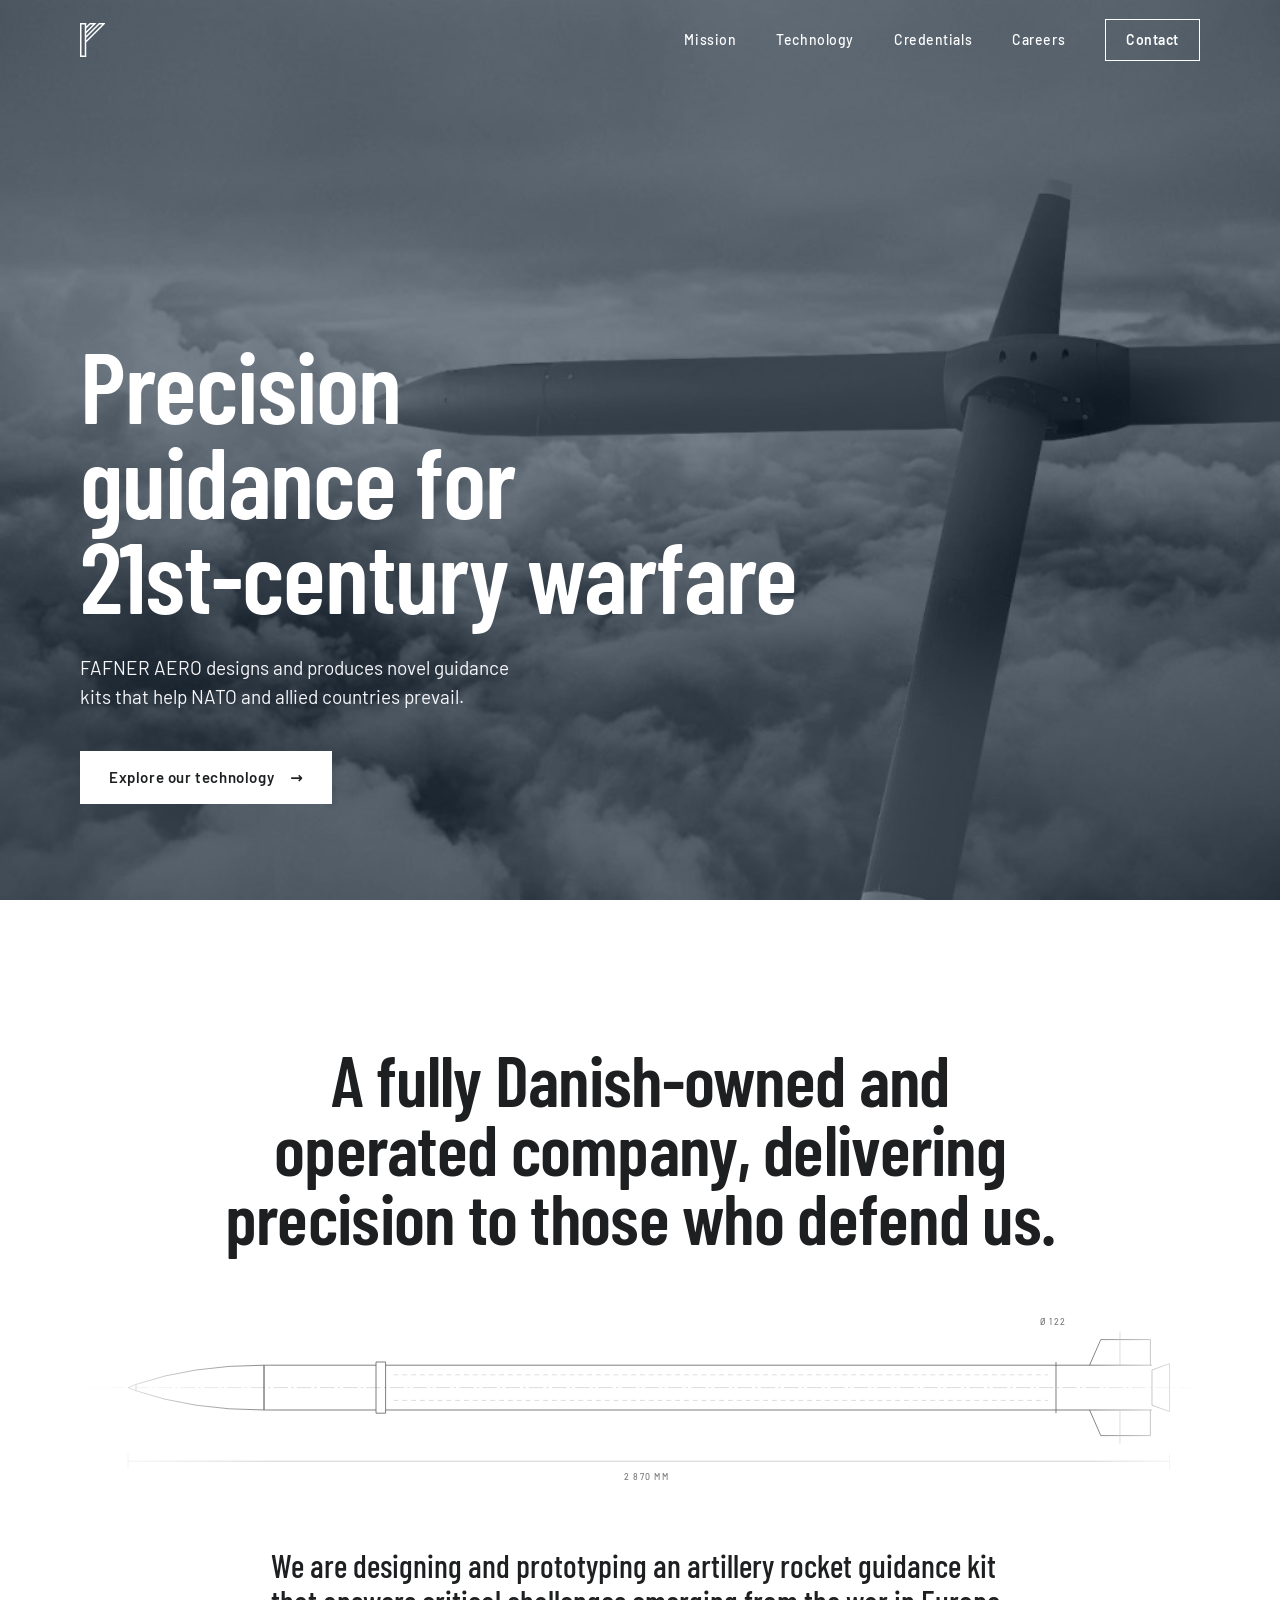
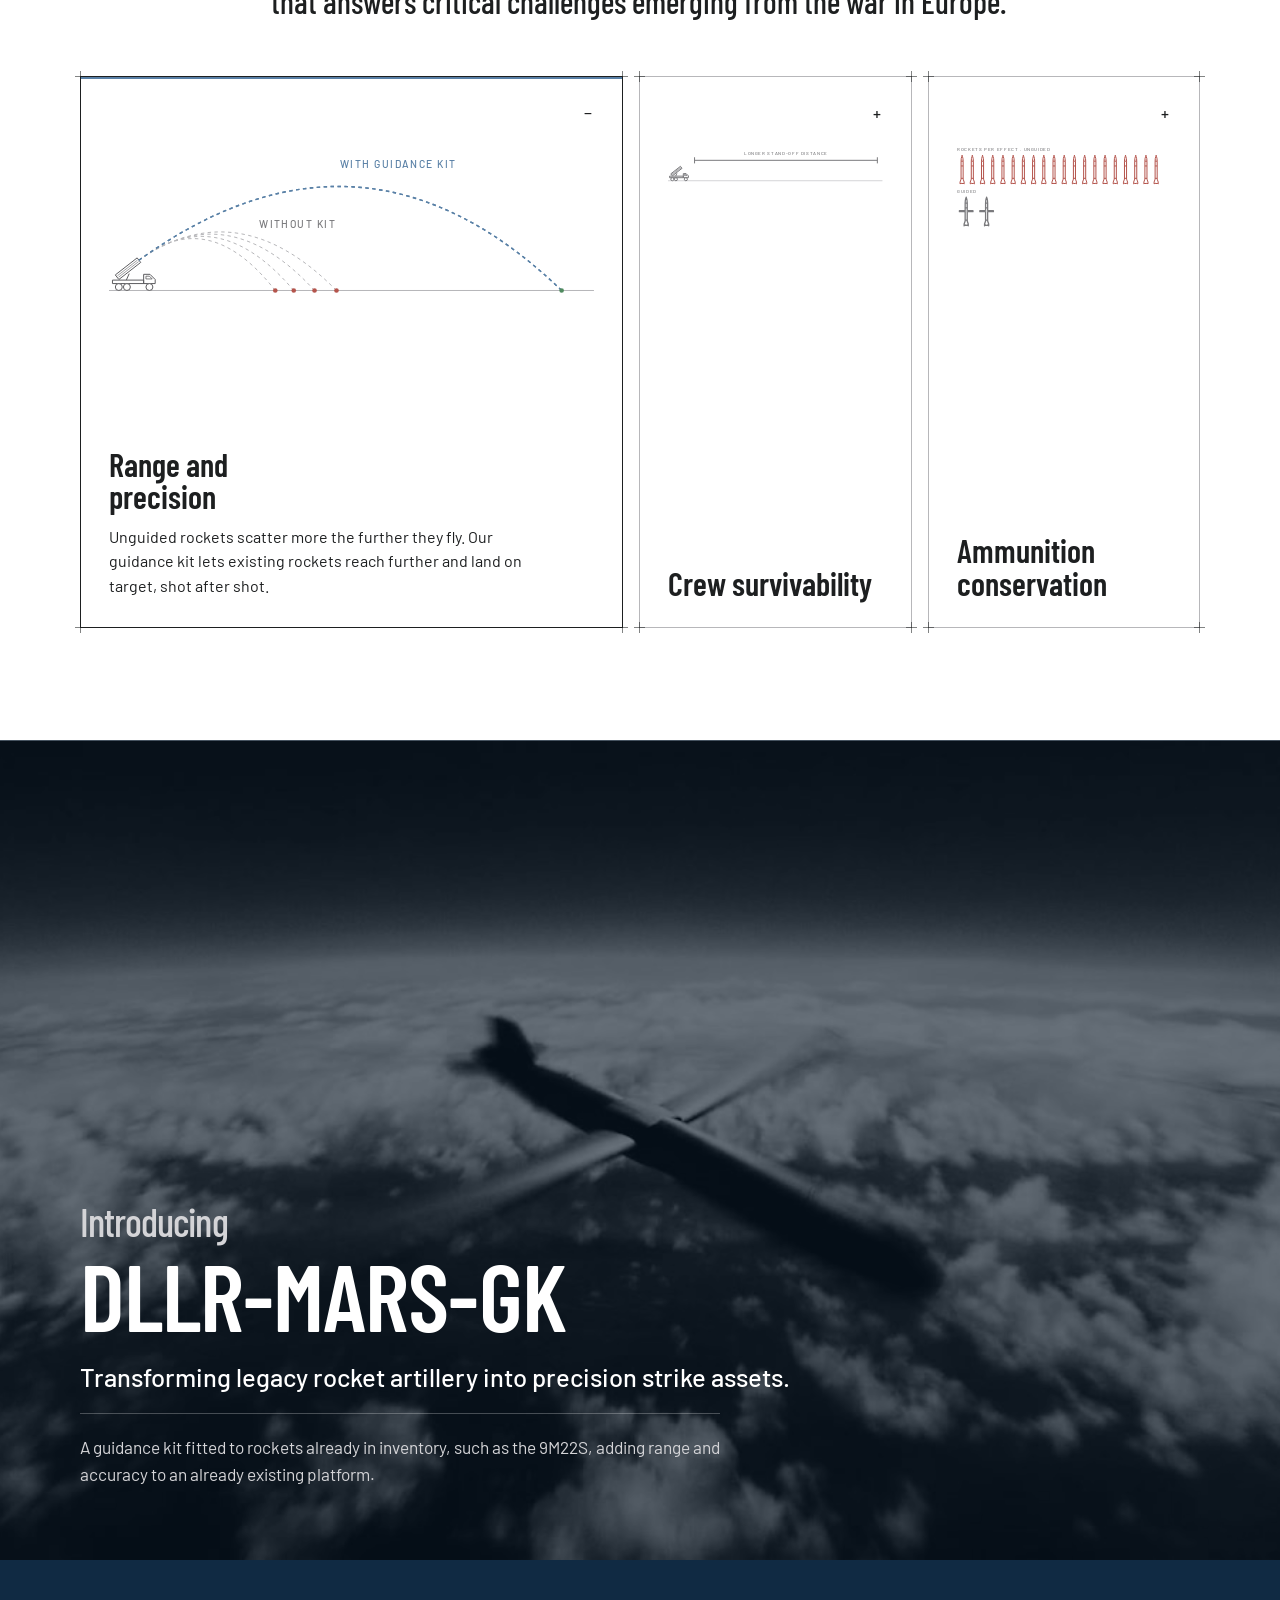
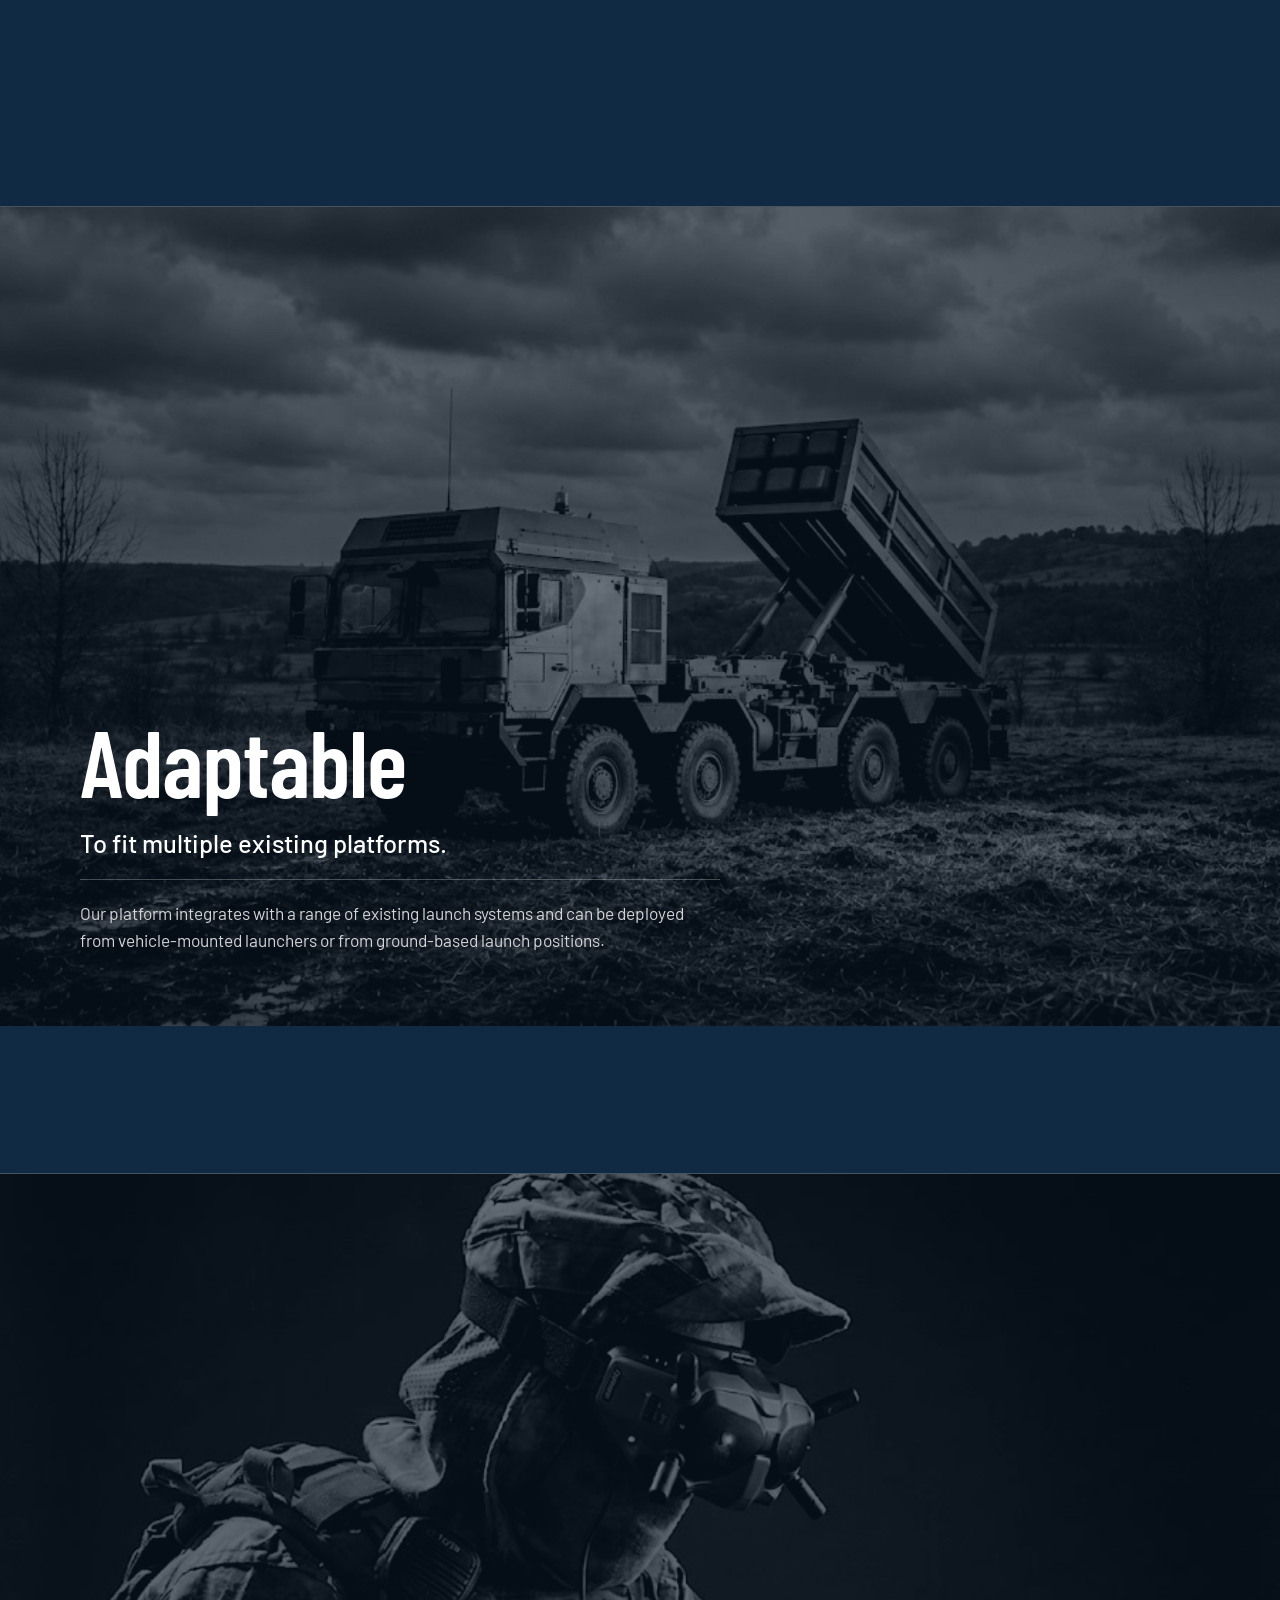
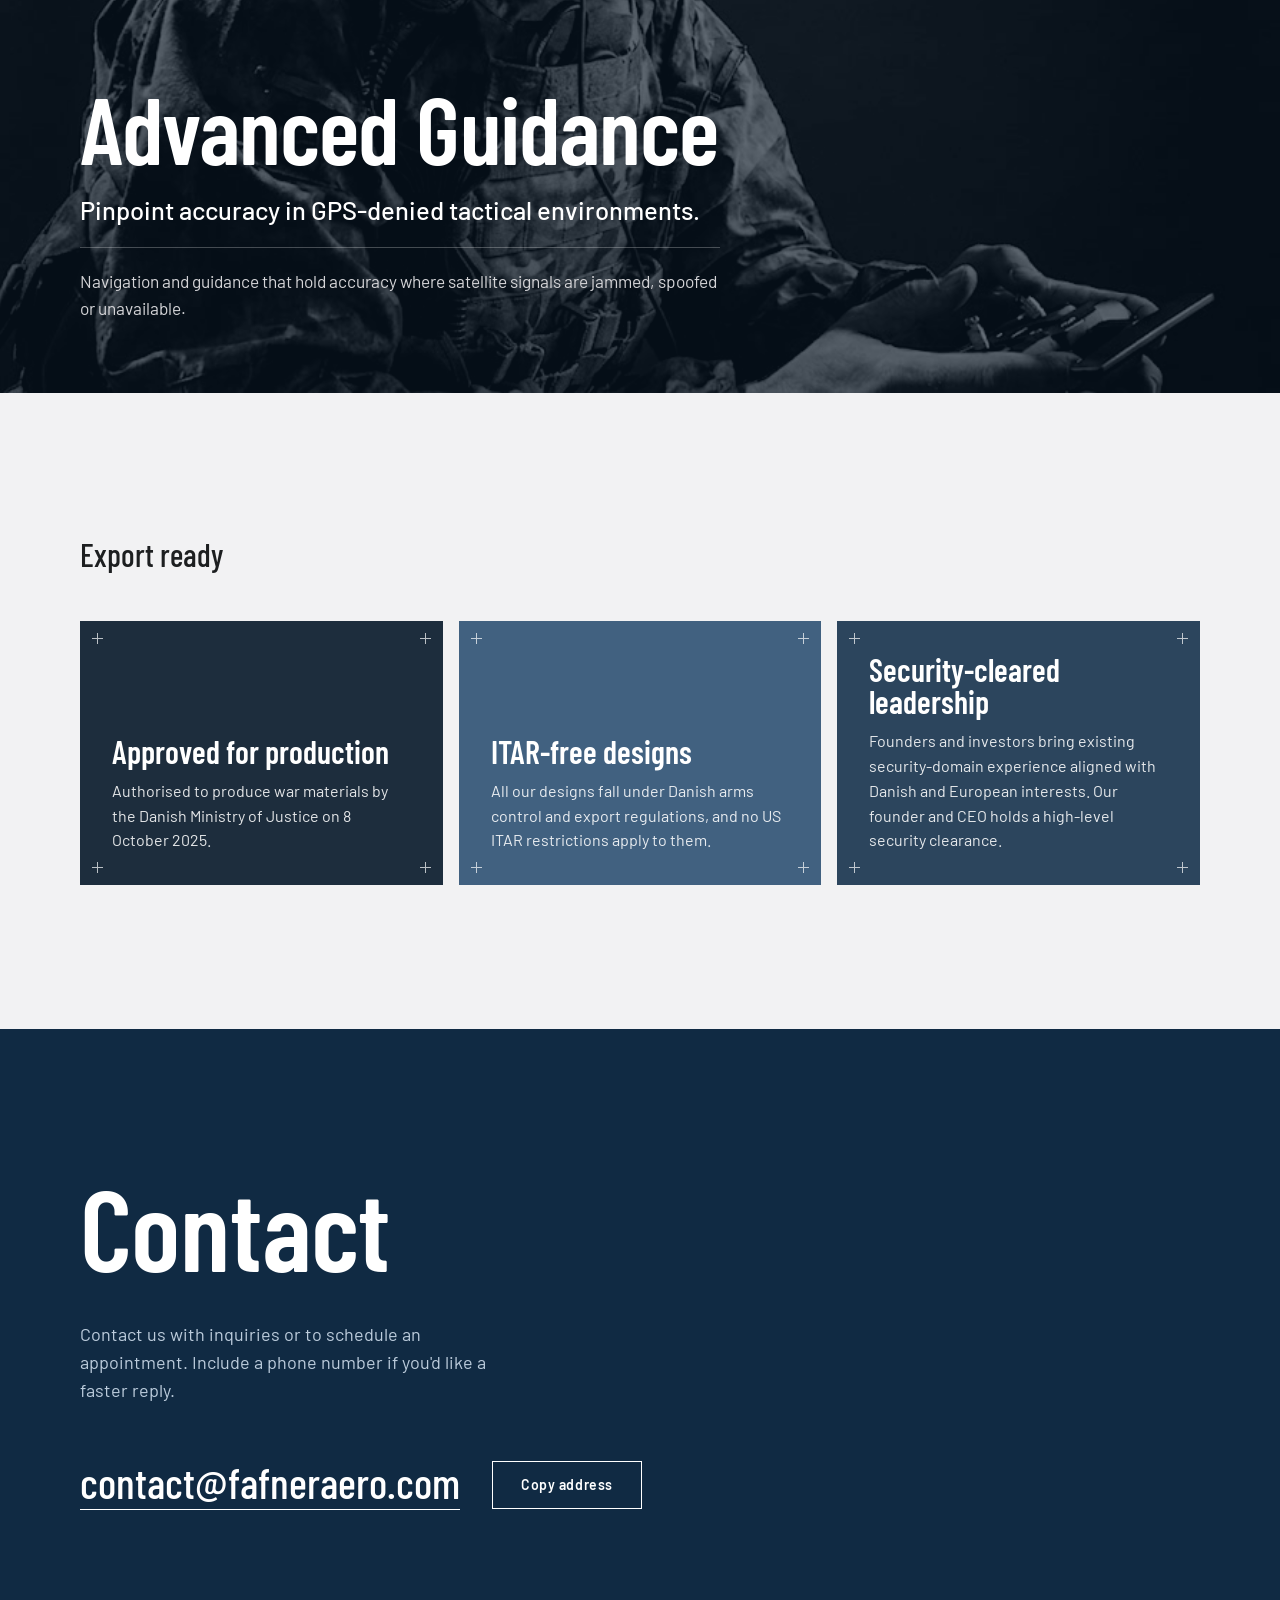
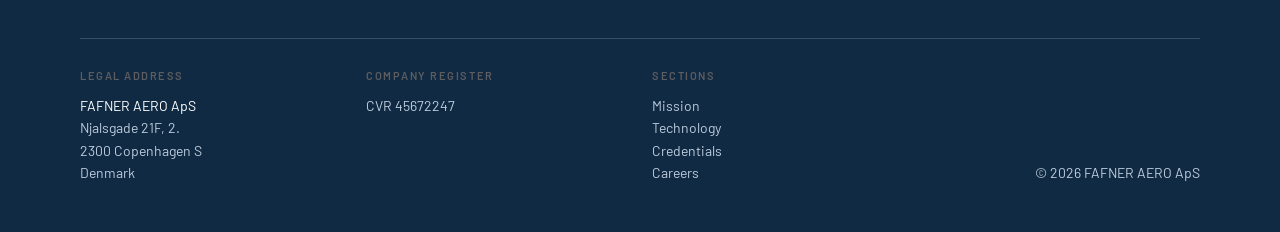
==== commit 24825dbc: "Problem boxes: title and one paragraph; reworked copy Drop the short line under each title and the d" ====
--- a/index.html
+++ b/index.html
@@ -16,7 +16,7 @@
   <link rel="preconnect" href="https://fonts.googleapis.com">
   <link rel="preconnect" href="https://fonts.gstatic.com" crossorigin>
   <link rel="stylesheet" href="https://fonts.googleapis.com/css2?family=Barlow:wght@400;500;600&family=Barlow+Condensed:wght@500;600&display=swap">
-  <link rel="stylesheet" href="assets/site.css?v=202610241031">
+  <link rel="stylesheet" href="assets/site.css?v=202610241036">
   <link rel="preload" as="image" href="images/image-1.jpg">
 </head>
 <body>
@@ -140,8 +140,7 @@
             </div>
             <div class="prob-text">
               <h3><button class="prob-toggle" type="button" aria-expanded="true" aria-controls="prob-more-1">Range and precision</button></h3>
-              <p class="prob-line">Meeting critical range and accuracy requirements.</p>
-              <div class="prob-more" id="prob-more-1"><p>Unguided rockets scatter at long range. A guidance kit lets existing rockets reach much further and land where we want them to.</p></div>
+              <div class="prob-more" id="prob-more-1"><p>Unguided rockets scatter more the further they fly. Our guidance kit lets existing rockets reach further and land on target, shot after shot.</p></div>
             </div>
           </div>
         </article>
@@ -199,8 +198,7 @@
             </div>
             <div class="prob-text">
               <h3><button class="prob-toggle" type="button" aria-expanded="false" aria-controls="prob-more-2">Crew survivability</button></h3>
-              <p class="prob-line">Protecting launcher crews, an often-overlooked need.</p>
-              <div class="prob-more" id="prob-more-2"><p>Fewer salvos and longer stand-off distances mean less time exposed at the launch position.</p></div>
+              <div class="prob-more" id="prob-more-2"><p>Longer reach lets launchers fire from further back and with fewer salvos, so crews spend less time exposed at the launch position.</p></div>
             </div>
           </div>
         </article>
@@ -239,8 +237,7 @@
             </div>
             <div class="prob-text">
               <h3><button class="prob-toggle" type="button" aria-expanded="false" aria-controls="prob-more-3">Ammunition conservation</button></h3>
-              <p class="prob-line">Fewer rockets per effect, easing shortages of legacy systems.</p>
-              <div class="prob-more" id="prob-more-3"><p>With our guidance kit, the same ammunition stockpile goes further. This matters when ammunition is scarce.</p></div>
+              <div class="prob-more" id="prob-more-3"><p>When every rocket lands where it is aimed, far fewer are needed for the same effect, so existing stockpiles of legacy rockets go further.</p></div>
             </div>
           </div>
         </article>
@@ -326,6 +323,6 @@
     </div>
   </footer>
 
-  <script src="assets/site.js?v=202610241031"></script>
+  <script src="assets/site.js?v=202610241036"></script>
 </body>
 </html>
--- a/assets/site.css
+++ b/assets/site.css
@@ -524,9 +524,8 @@
 .prob-text { margin-top: auto; padding-top: 24px; display: flex; flex-direction: column; gap: 12px; }
 .prob h3 { font-size: 36px; line-height: 1; text-wrap: balance; }
 .prob-toggle { text-align: left; cursor: pointer; }
-.prob-line, .prob-more p { margin: 0; max-width: 360px; font-size: 15px; line-height: 1.5; color: var(--color-neutral-700); }
-.prob-more { max-width: 440px; padding-top: 16px; border-top: 1px solid var(--color-neutral-300); }
-.prob-more p { max-width: none; line-height: 1.55; }
+.prob-more { max-width: 440px; }
+.prob-more p { margin: 0; font-size: 16px; line-height: 1.55; color: var(--color-text); }
 /* open state (only once JS runs) */
 .js .prob { cursor: pointer; }
 .js .prob-sign { display: block; }
@@ -535,16 +534,15 @@
 /* the extra paragraph folds open and fades in instead of popping */
 .js .prob .prob-more {
   display: grid; grid-template-rows: 0fr; opacity: 0; overflow: hidden;
-  margin-top: -12px; padding-top: 0; border-top-color: transparent;
-  transition: grid-template-rows .6s var(--prob-ease), margin-top .6s var(--prob-ease),
-              padding-top .6s var(--prob-ease), opacity .2s ease, border-top-color .2s ease;
+  margin-top: -12px;
+  transition: grid-template-rows .6s var(--prob-ease), margin-top .6s var(--prob-ease), opacity .2s ease;
 }
 /* Side by side, the text keeps a fixed width while the blocks resize, so it
-   never rewraps mid-animation: titles and lines at the closed width, the
-   extra paragraph at the open width (clipped while its block closes). */
+   never rewraps mid-animation: titles at the closed width, the paragraph
+   at the open width (clipped while its block closes). */
 @media (min-width: 768px) {
   .probs { container-type: inline-size; }
-  .prob h3, .prob-line { width: calc((100cqw - 32px) / 4 - 58px); max-width: none; flex: none; }
+  .prob h3 { width: calc((100cqw - 32px) / 4 - 58px); max-width: none; flex: none; }
   /* sized so the longest words ("survivability", "conservation") fits a closed block */
   .prob h3 { font-size: clamp(16px, calc(((100cqw - 32px) / 4 - 58px) / 6.6), 36px); }
   .js .prob .prob-more p { width: min(440px, calc((100cqw - 32px) / 2 - 58px)); }
@@ -552,9 +550,8 @@
 .js .prob .prob-more p { min-height: 0; overflow: hidden; }
 .js .prob.is-open .prob-more {
   grid-template-rows: 1fr; opacity: 1;
-  margin-top: 0; padding-top: 16px; border-top-color: var(--color-neutral-300);
-  transition: grid-template-rows .6s var(--prob-ease), margin-top .6s var(--prob-ease),
-              padding-top .6s var(--prob-ease), opacity .4s ease .2s, border-top-color .4s ease .2s;
+  margin-top: 0;
+  transition: grid-template-rows .6s var(--prob-ease), margin-top .6s var(--prob-ease), opacity .4s ease .2s;
 }
 
 /* Technology */
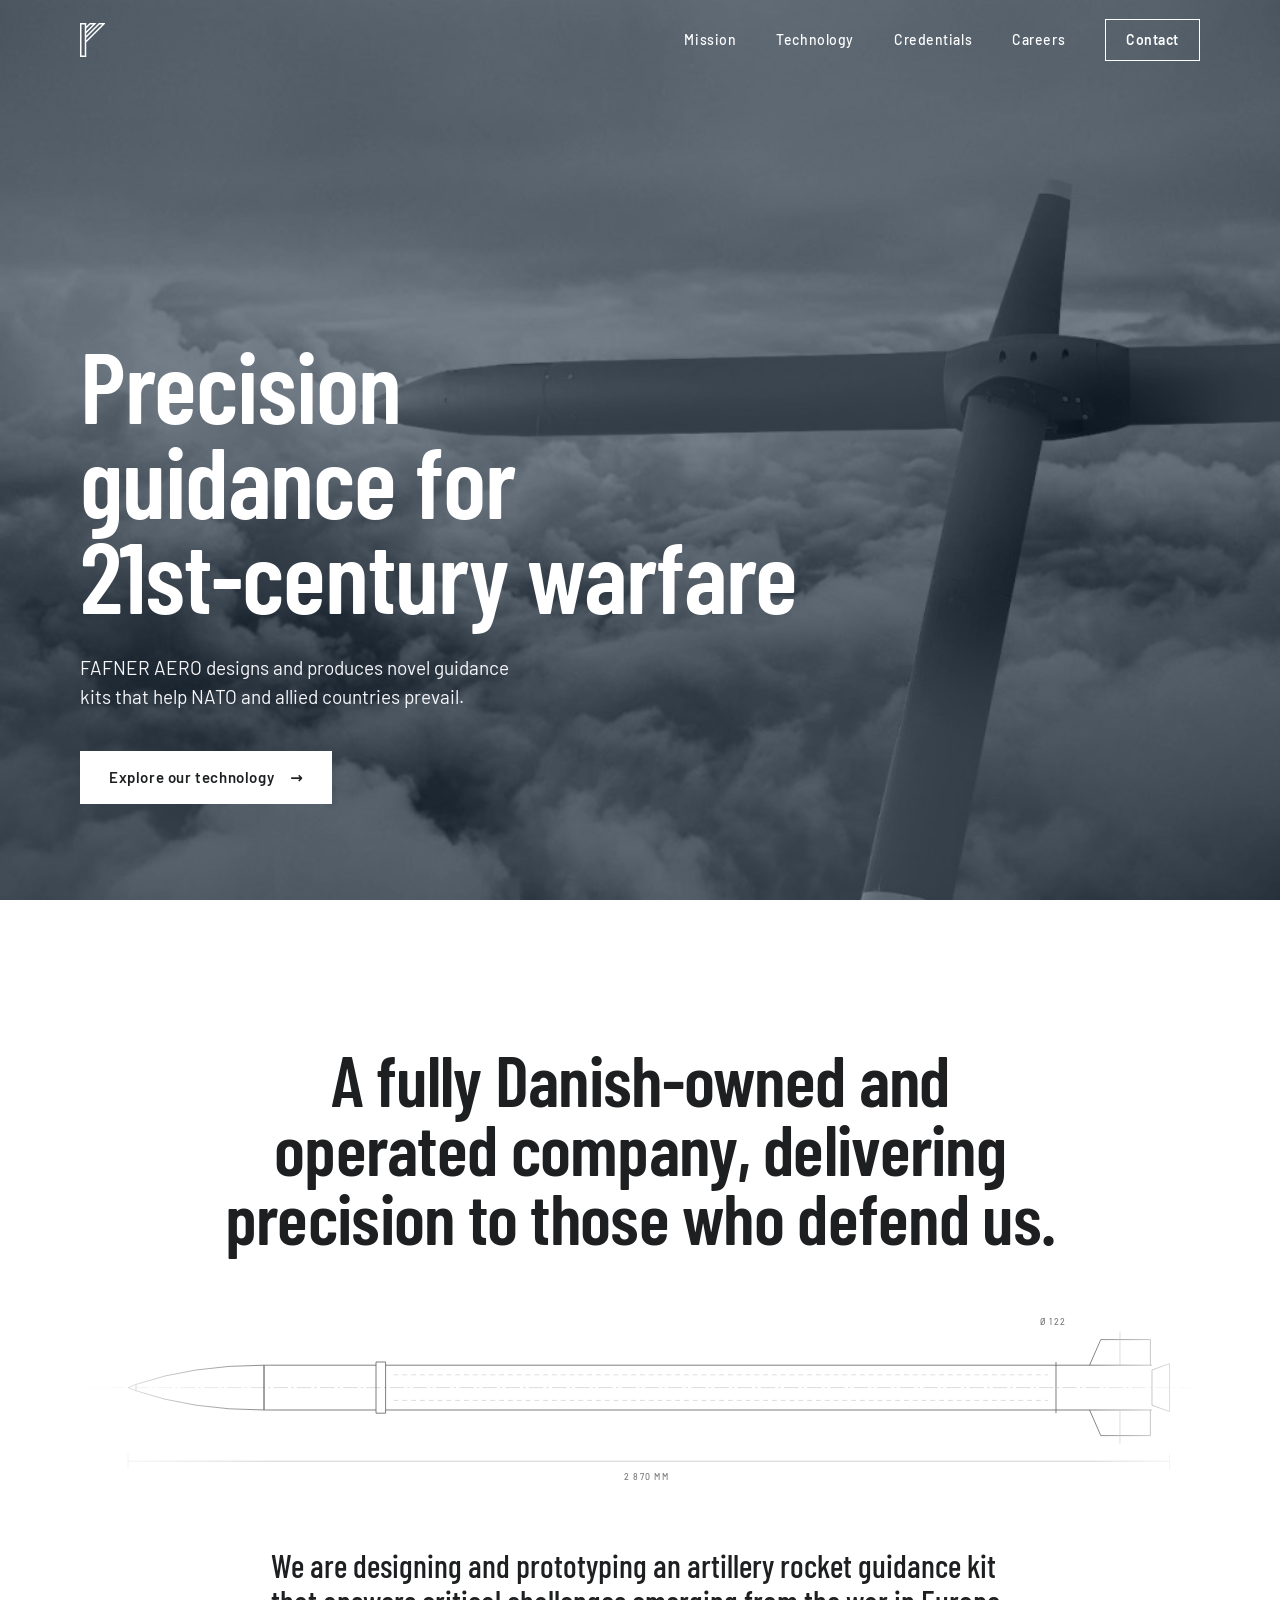
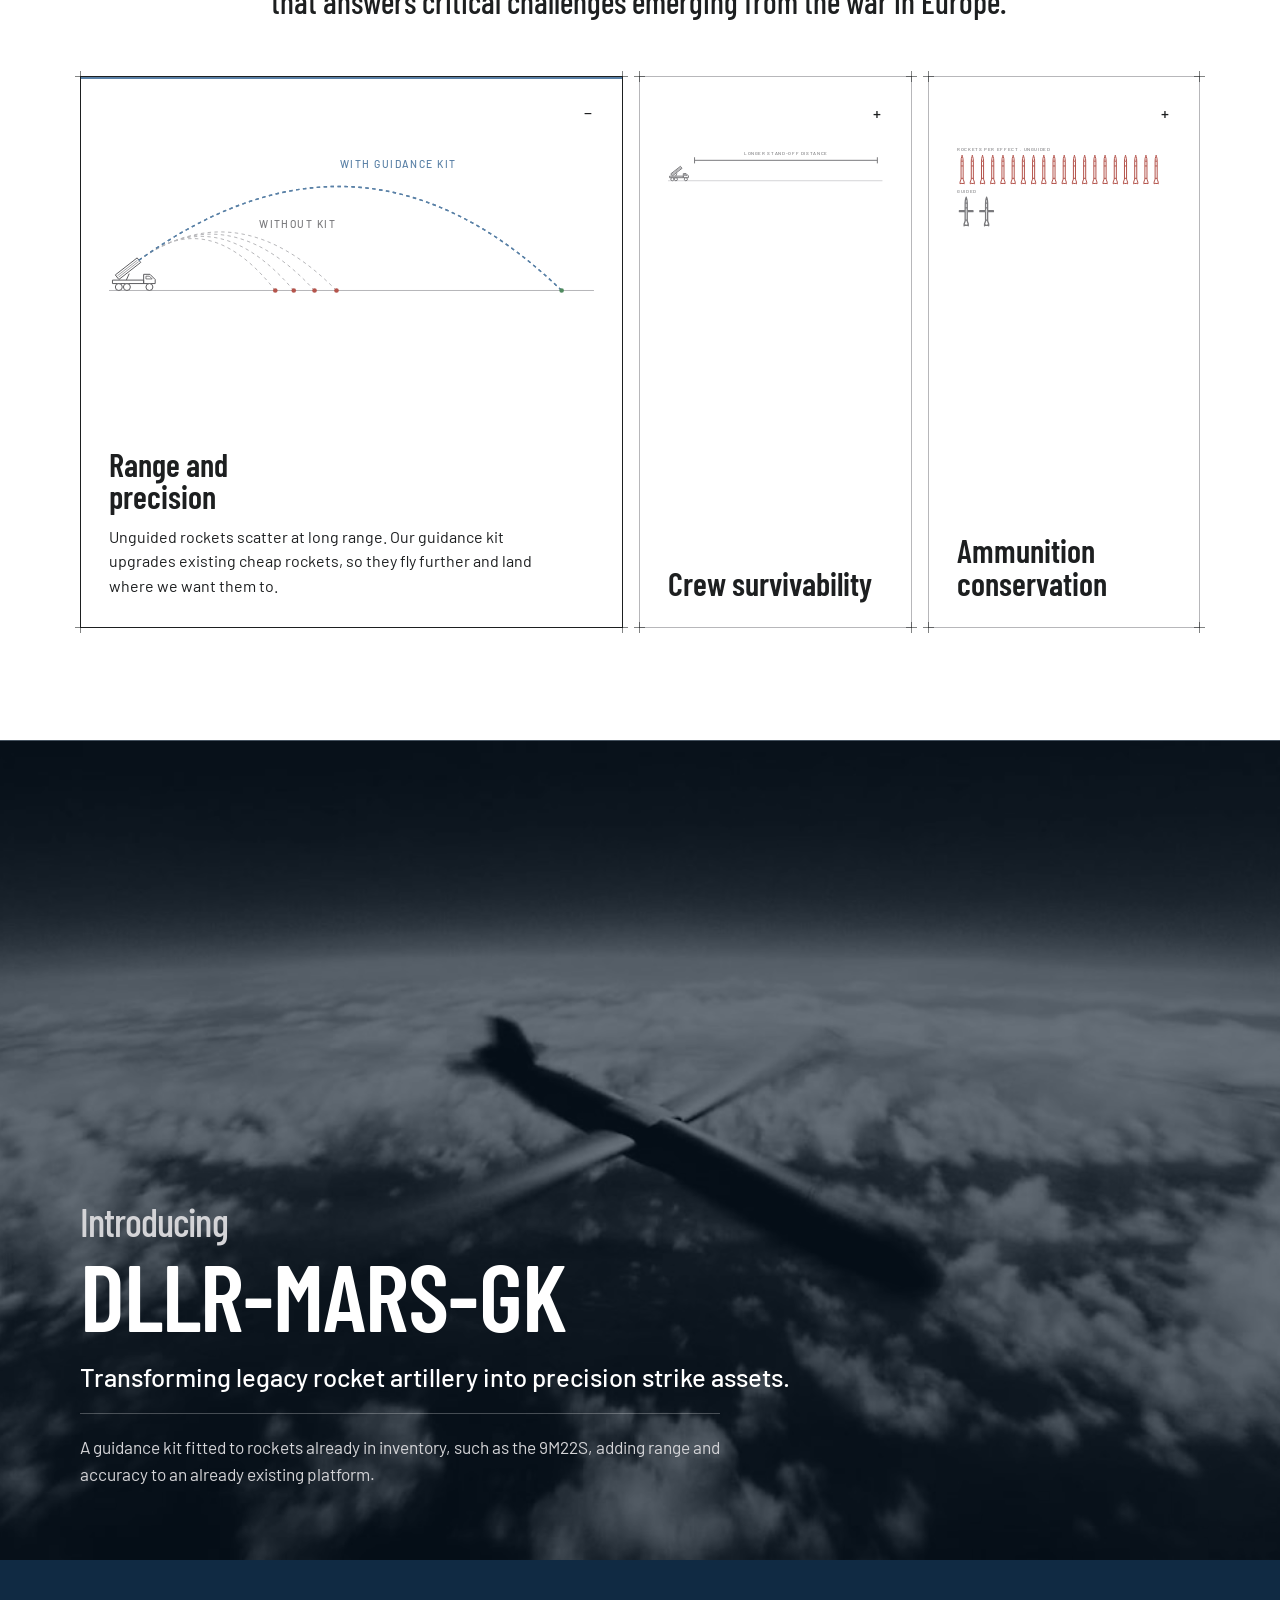
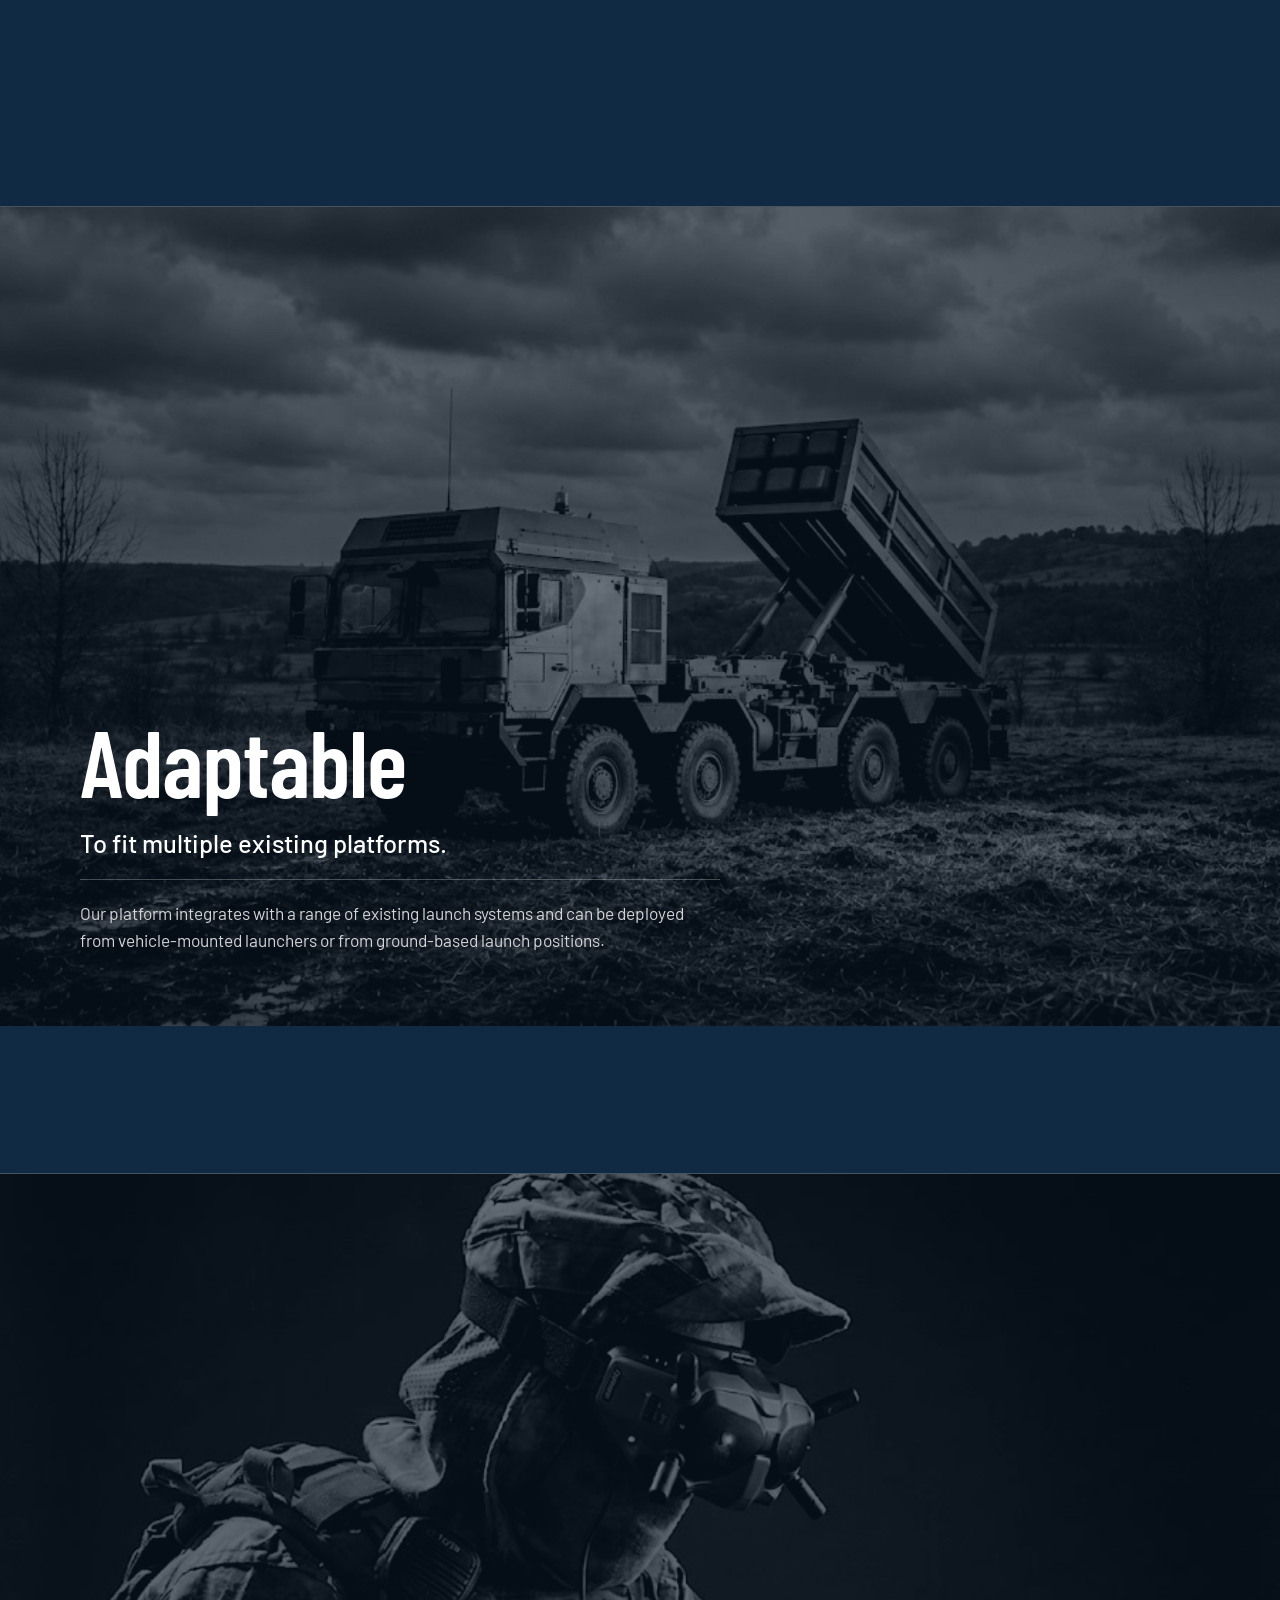
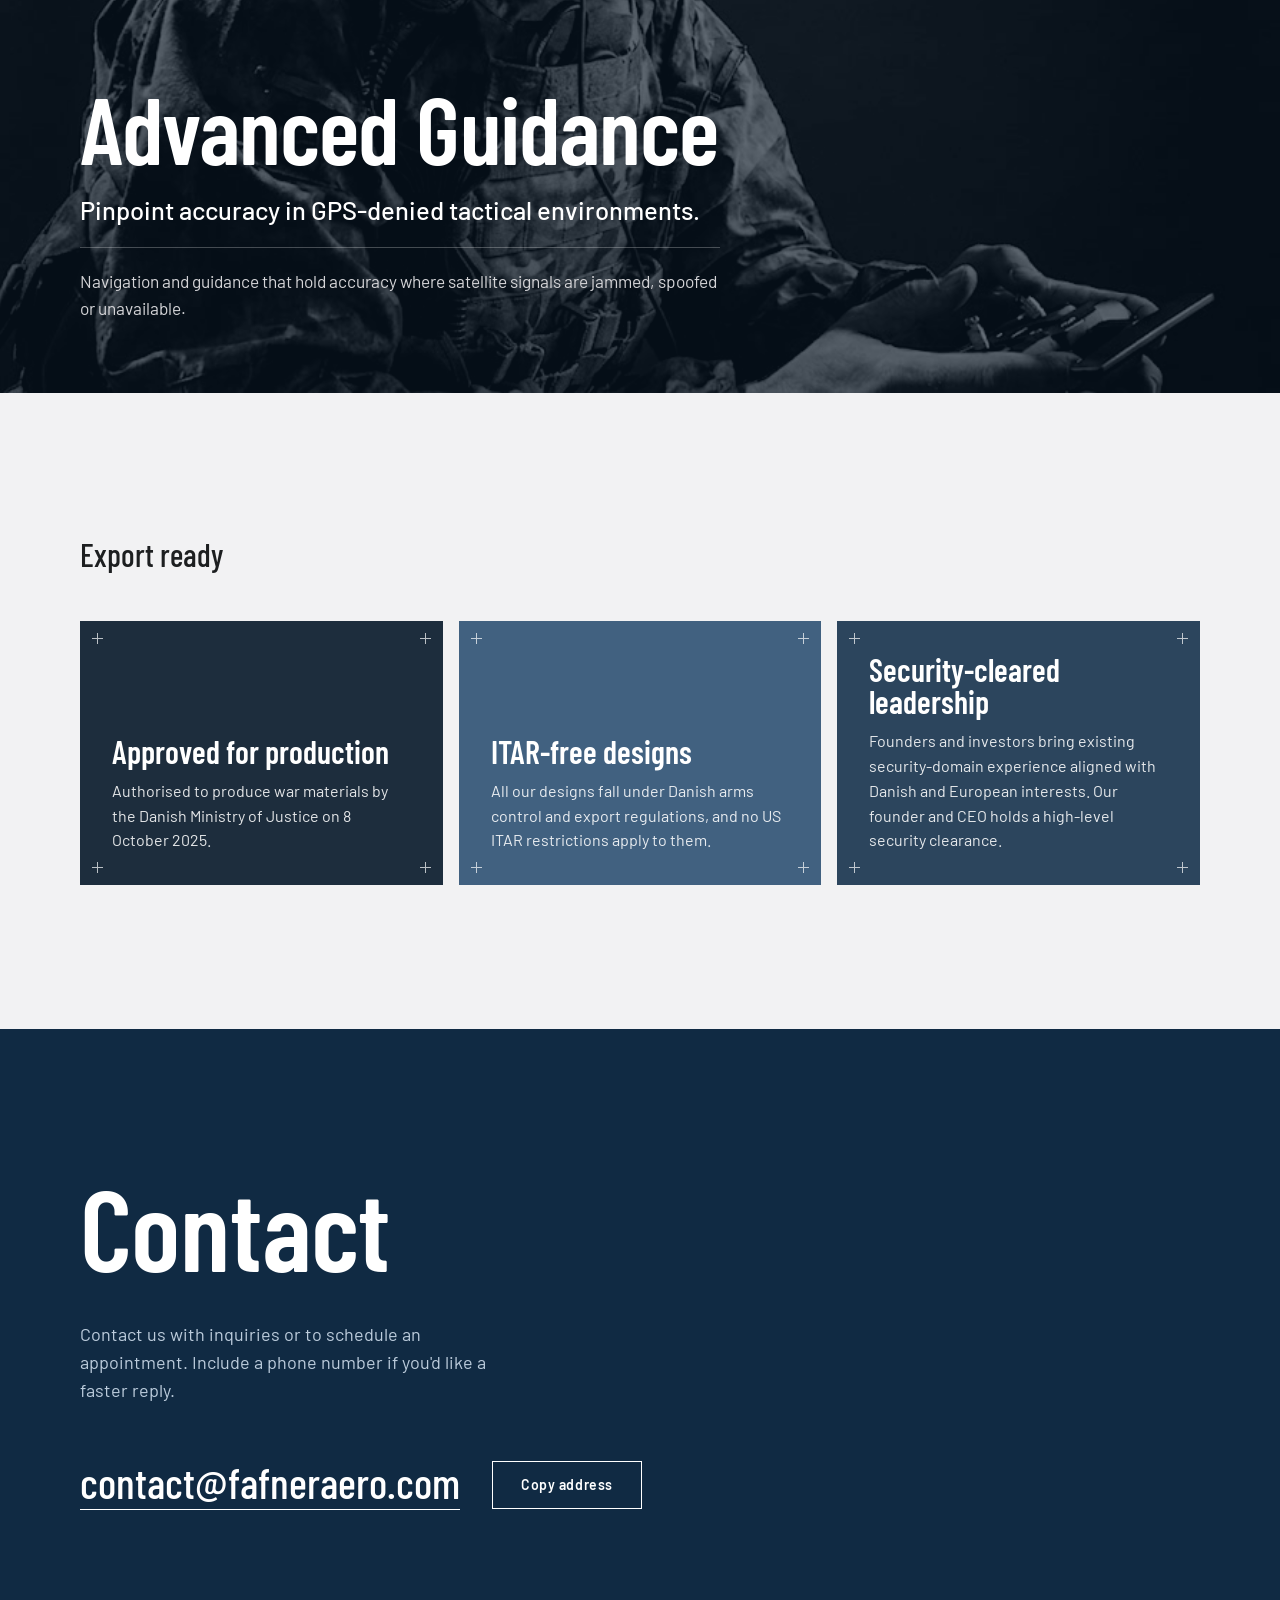
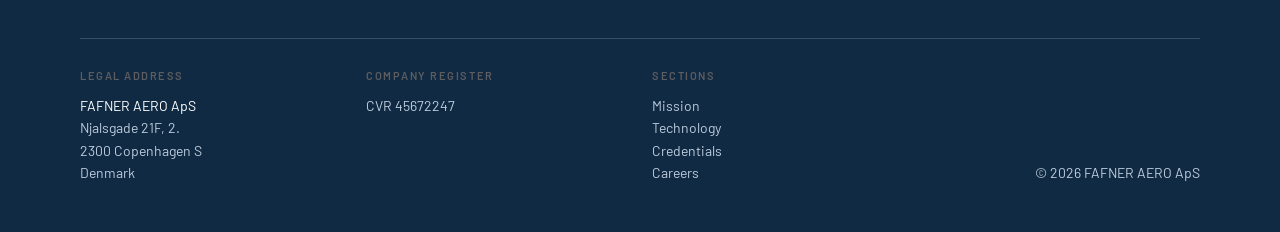
==== commit 056b2125: "Problem boxes: final copy for Range, Crew and Supply Co-Authored-By: Claude Opus 5.5 <noreply@anthro" ====
--- a/index.html
+++ b/index.html
@@ -16,7 +16,7 @@
   <link rel="preconnect" href="https://fonts.googleapis.com">
   <link rel="preconnect" href="https://fonts.gstatic.com" crossorigin>
   <link rel="stylesheet" href="https://fonts.googleapis.com/css2?family=Barlow:wght@400;500;600&family=Barlow+Condensed:wght@500;600&display=swap">
-  <link rel="stylesheet" href="assets/site.css?v=202610241036">
+  <link rel="stylesheet" href="assets/site.css?v=202610241045">
   <link rel="preload" as="image" href="images/image-1.jpg">
 </head>
 <body>
@@ -140,7 +140,7 @@
             </div>
             <div class="prob-text">
               <h3><button class="prob-toggle" type="button" aria-expanded="true" aria-controls="prob-more-1">Range and precision</button></h3>
-              <div class="prob-more" id="prob-more-1"><p>Unguided rockets scatter more the further they fly. Our guidance kit lets existing rockets reach further and land on target, shot after shot.</p></div>
+              <div class="prob-more" id="prob-more-1"><p>Unguided rockets scatter at long range. Our guidance kit upgrades existing cheap rockets, so they fly further and land where we want them to.</p></div>
             </div>
           </div>
         </article>
@@ -198,7 +198,7 @@
             </div>
             <div class="prob-text">
               <h3><button class="prob-toggle" type="button" aria-expanded="false" aria-controls="prob-more-2">Crew survivability</button></h3>
-              <div class="prob-more" id="prob-more-2"><p>Longer reach lets launchers fire from further back and with fewer salvos, so crews spend less time exposed at the launch position.</p></div>
+              <div class="prob-more" id="prob-more-2"><p>Crew safety is an often-overlooked need. A longer stand-off distance keeps launcher crews further from the front and less exposed to counter-fire.</p></div>
             </div>
           </div>
         </article>
@@ -237,7 +237,7 @@
             </div>
             <div class="prob-text">
               <h3><button class="prob-toggle" type="button" aria-expanded="false" aria-controls="prob-more-3">Ammunition conservation</button></h3>
-              <div class="prob-more" id="prob-more-3"><p>When every rocket lands where it is aimed, far fewer are needed for the same effect, so existing stockpiles of legacy rockets go further.</p></div>
+              <div class="prob-more" id="prob-more-3"><p>When rockets land where they are aimed, far fewer are needed for the same effect. This makes existing stockpiles last longer.</p></div>
             </div>
           </div>
         </article>
@@ -323,6 +323,6 @@
     </div>
   </footer>
 
-  <script src="assets/site.js?v=202610241036"></script>
+  <script src="assets/site.js?v=202610241045"></script>
 </body>
 </html>
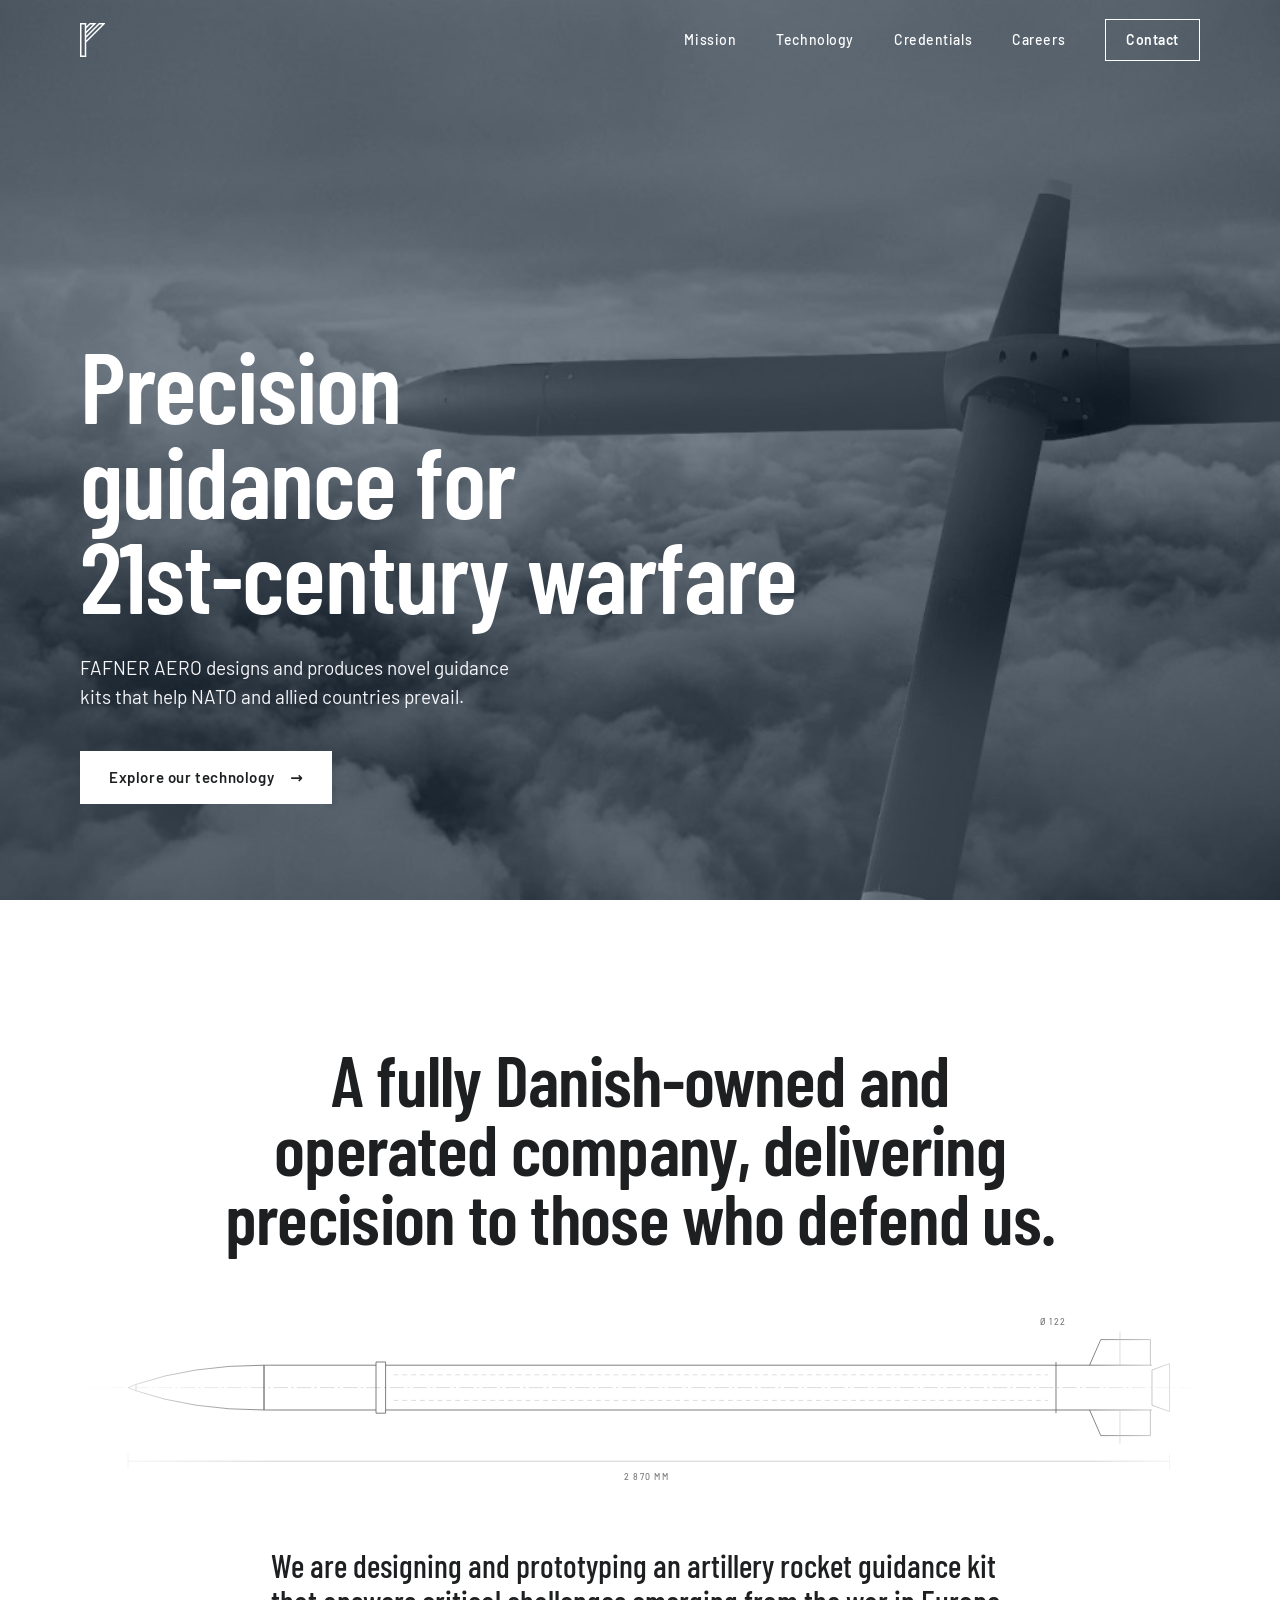
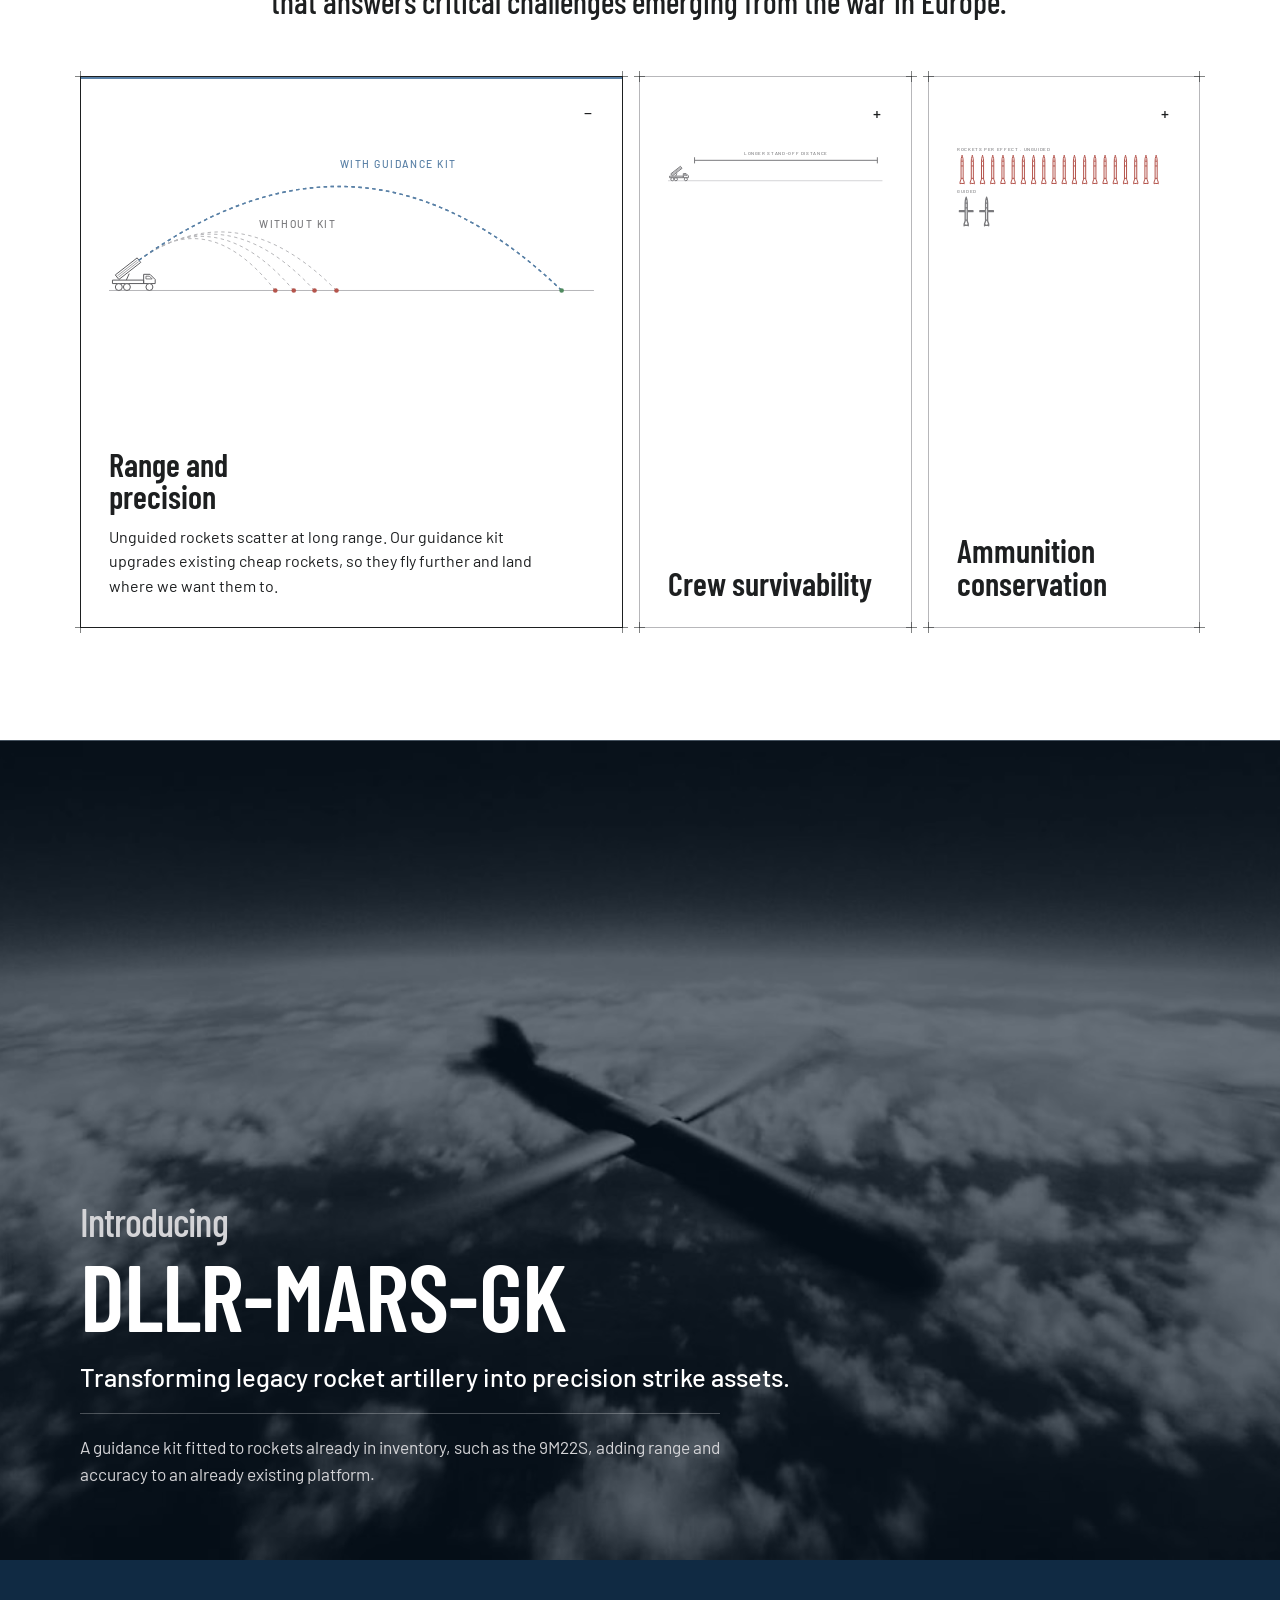
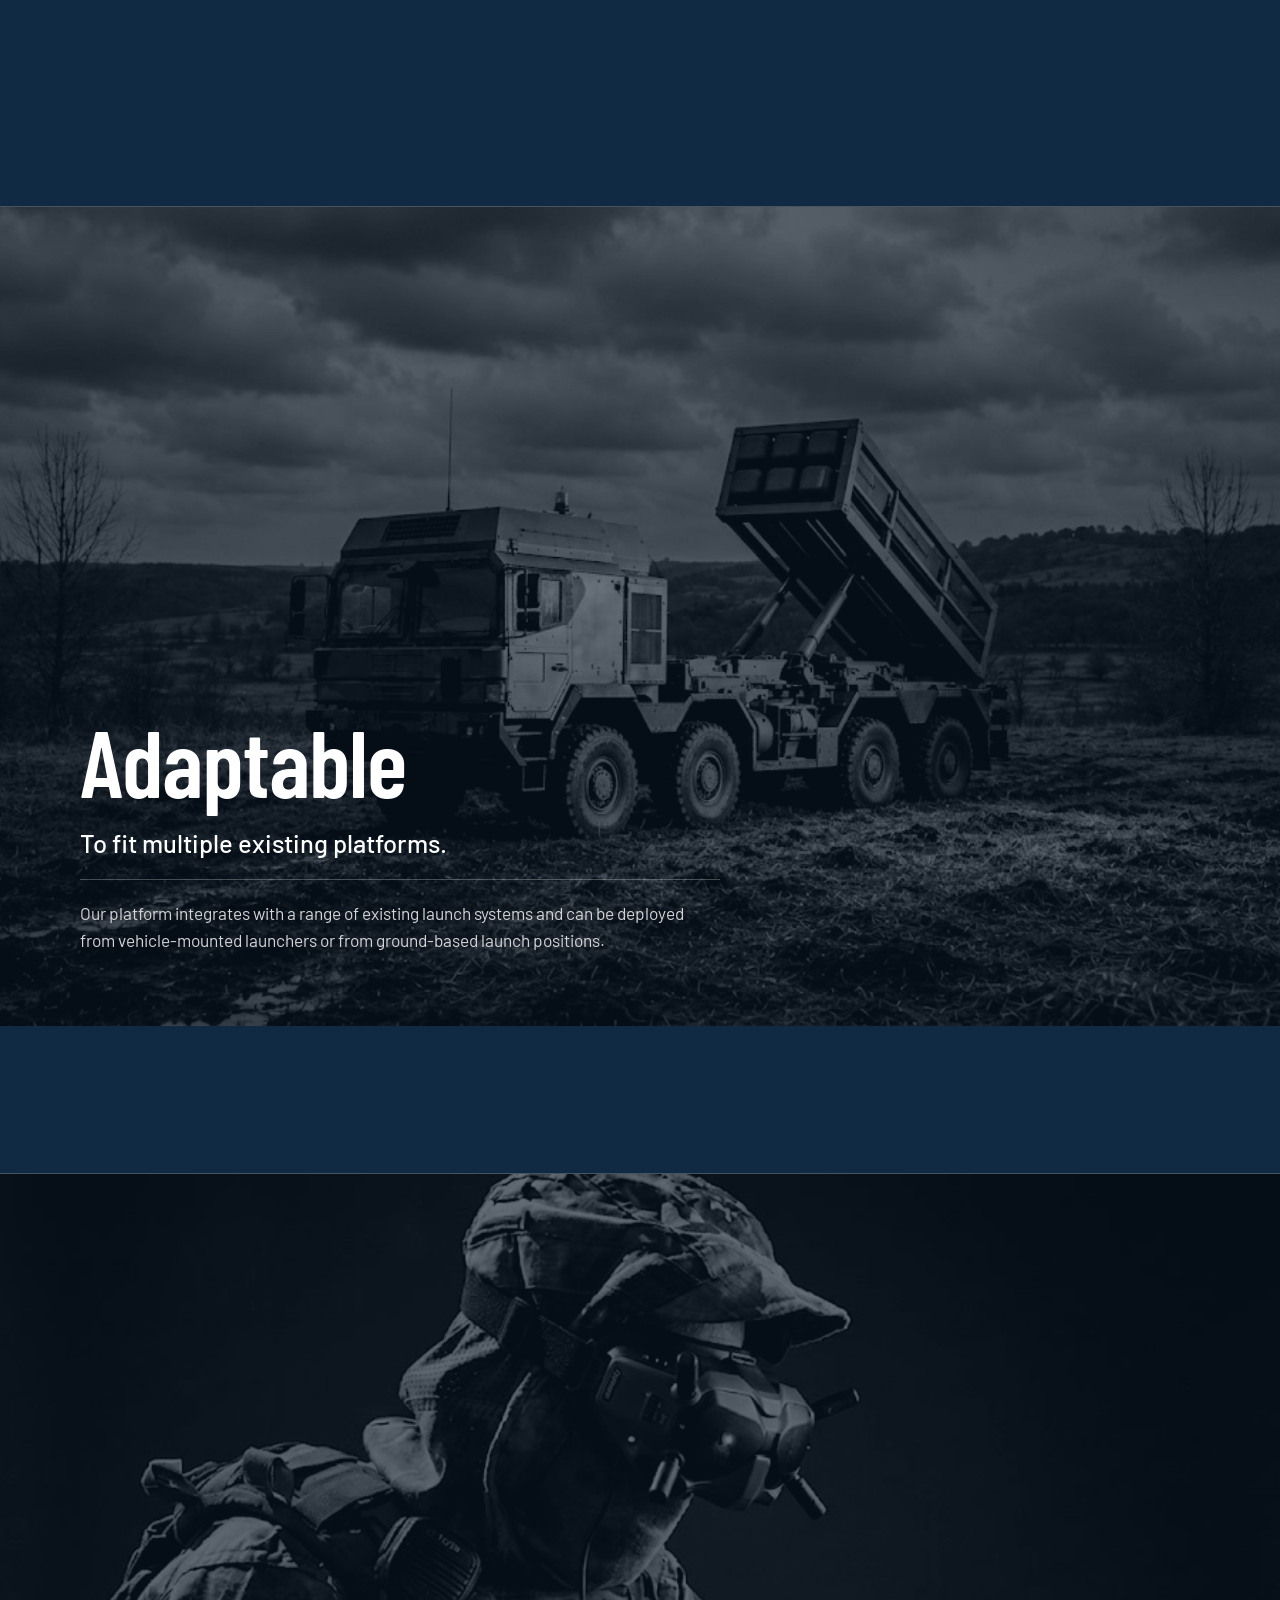
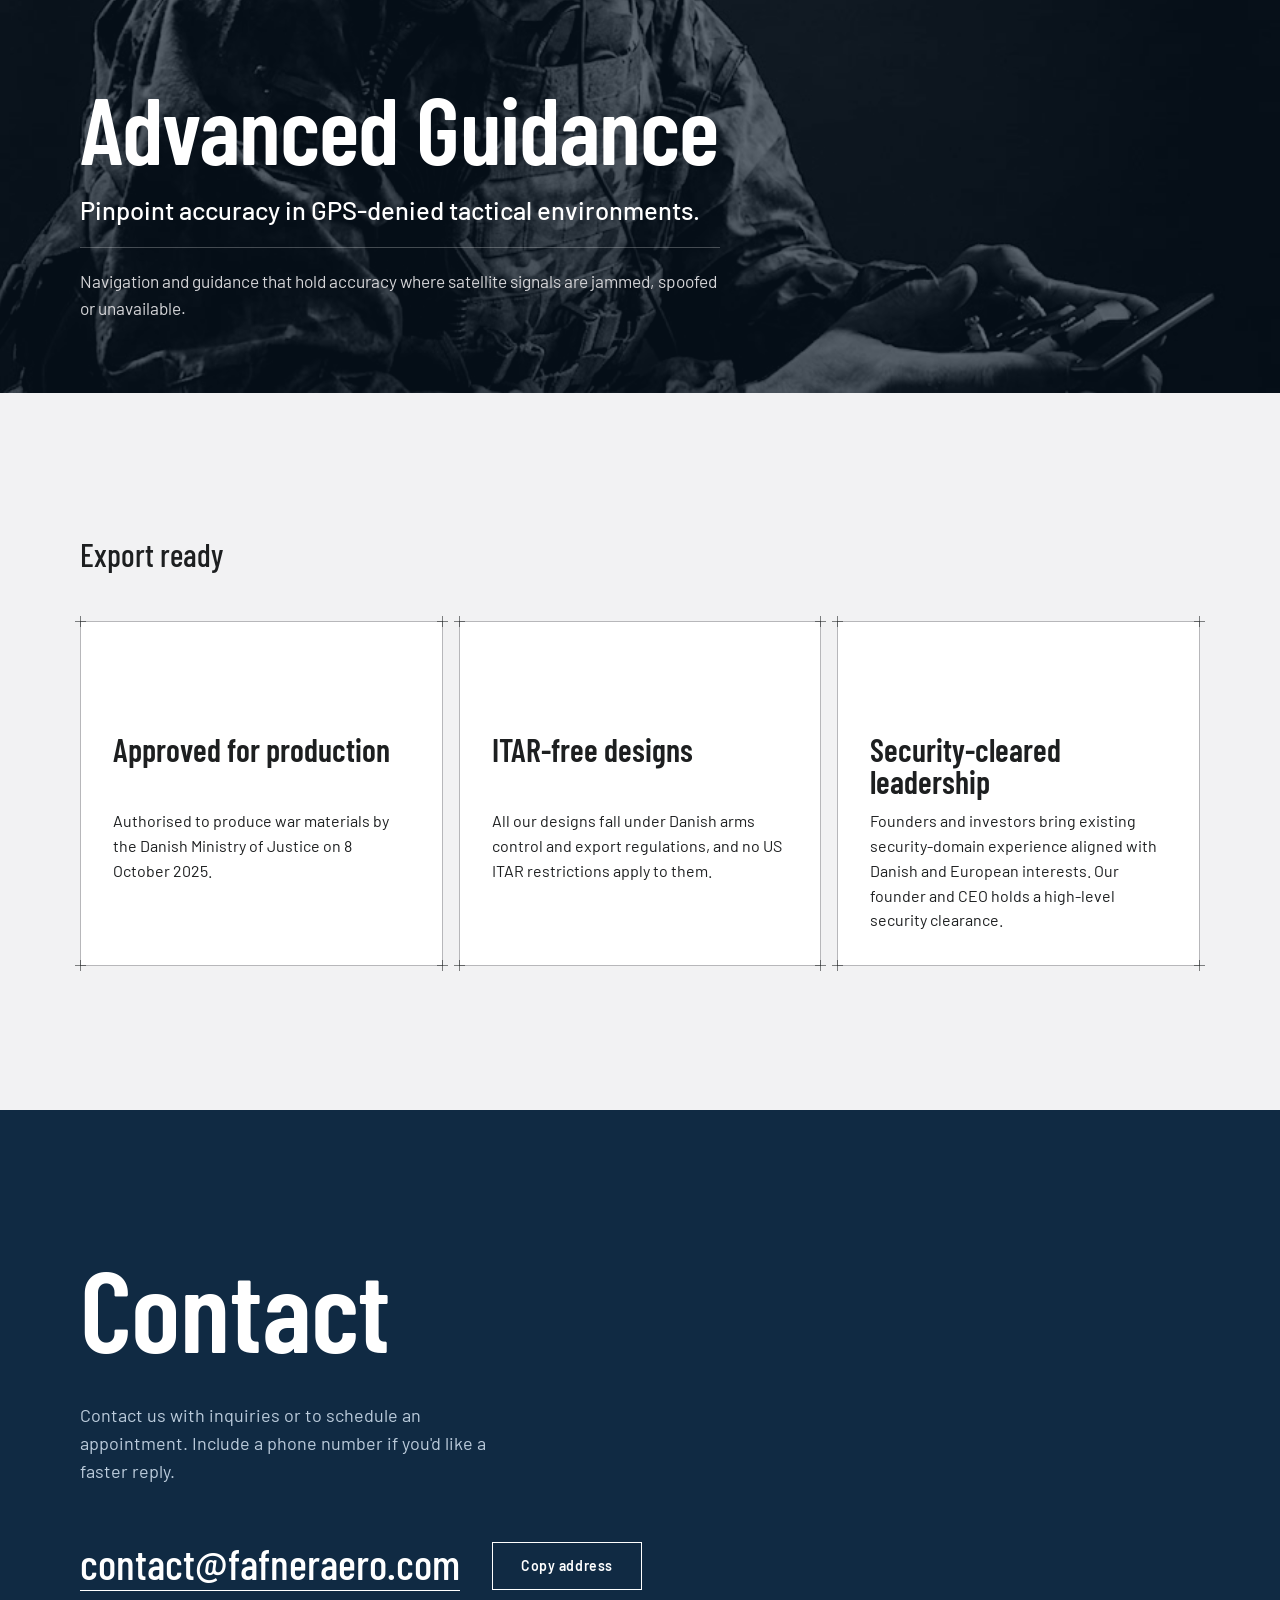
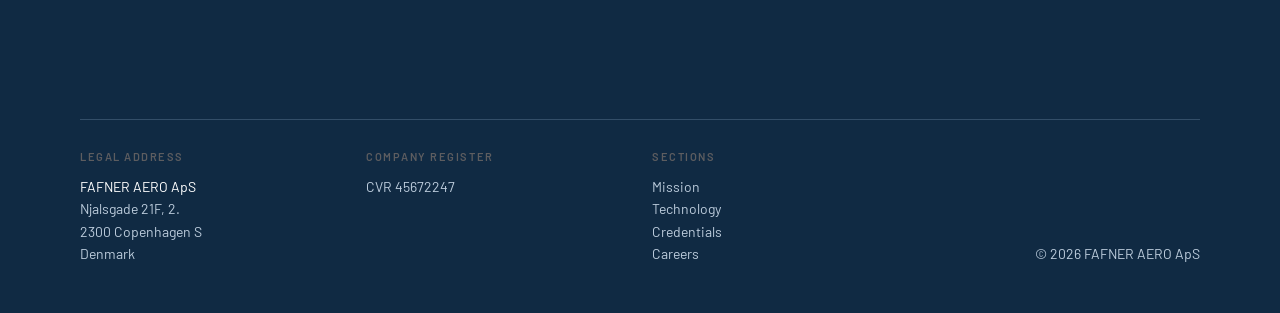
==== commit 6e4eae73: "Export ready: white blueprint boxes with aligned text White boxes in the same blueprint style as the" ====
--- a/index.html
+++ b/index.html
@@ -16,7 +16,7 @@
   <link rel="preconnect" href="https://fonts.googleapis.com">
   <link rel="preconnect" href="https://fonts.gstatic.com" crossorigin>
   <link rel="stylesheet" href="https://fonts.googleapis.com/css2?family=Barlow:wght@400;500;600&family=Barlow+Condensed:wght@500;600&display=swap">
-  <link rel="stylesheet" href="assets/site.css?v=202610241045">
+  <link rel="stylesheet" href="assets/site.css?v=202610241233">
   <link rel="preload" as="image" href="images/image-1.jpg">
 </head>
 <body>
@@ -285,19 +285,19 @@
     <section id="credentials" class="credentials anchor wrap grid" aria-labelledby="credentials-title">
       <div class="sec-rule" aria-hidden="true"></div>
       <h2 id="credentials-title" class="h2" data-reveal style="--d:1">Export ready</h2>
-      <ul class="know-cards" role="list">
-        <li class="know-card" data-reveal style="--d:1">
-          <i class="mark tl"></i><i class="mark tr"></i><i class="mark bl"></i><i class="mark br"></i>
+      <ul class="cred-cards" role="list">
+        <li class="cred-card blueprint" data-reveal style="--d:1">
+          <i class="corner tl"></i><i class="corner tr"></i><i class="corner bl"></i><i class="corner br"></i>
           <h3>Approved for production</h3>
           <p>Authorised to produce war materials by the Danish Ministry of Justice on 8 October 2025.</p>
         </li>
-        <li class="know-card alt" data-reveal style="--d:2">
-          <i class="mark tl"></i><i class="mark tr"></i><i class="mark bl"></i><i class="mark br"></i>
+        <li class="cred-card blueprint" data-reveal style="--d:2">
+          <i class="corner tl"></i><i class="corner tr"></i><i class="corner bl"></i><i class="corner br"></i>
           <h3>ITAR-free designs</h3>
           <p>All our designs fall under Danish arms control and export regulations, and no US ITAR restrictions apply to them.</p>
         </li>
-        <li class="know-card alt-2" data-reveal style="--d:3">
-          <i class="mark tl"></i><i class="mark tr"></i><i class="mark bl"></i><i class="mark br"></i>
+        <li class="cred-card blueprint" data-reveal style="--d:3">
+          <i class="corner tl"></i><i class="corner tr"></i><i class="corner bl"></i><i class="corner br"></i>
           <h3>Security-cleared leadership</h3>
           <p>Founders and investors bring existing security-domain experience aligned with Danish and European interests. Our founder and CEO holds a high-level security clearance.</p>
         </li>
@@ -323,6 +323,6 @@
     </div>
   </footer>
 
-  <script src="assets/site.js?v=202610241045"></script>
+  <script src="assets/site.js?v=202610241233"></script>
 </body>
 </html>
--- a/assets/site.css
+++ b/assets/site.css
@@ -583,10 +583,16 @@
 .dark .offer-line { max-width: 720px; margin: 0; font: 500 clamp(22px, 2vw, 30px)/1.3 var(--font-body); color: #fff; }
 .dark .offer-para { max-width: 640px; margin: 0; padding-top: 20px; border-top: 1px solid rgb(255 255 255 / .25); font-size: clamp(16px, 1.35vw, 20px); line-height: 1.55; color: var(--color-neutral-300); }
 
-/* Credentials: heading in the lead style, then the same three cards as the
-   careers page's "What to know before you apply" (.know-cards). */
+/* Credentials: heading in the lead style, then three white boxes in the same
+   blueprint style as the problem boxes (hairline border, corner marks). The
+   boxes share rows, so titles line up and paragraphs start level. */
 .credentials { padding-bottom: 144px; }
 .credentials .h2 { grid-column: 1 / span 8; margin: 0 0 48px; font: 500 clamp(26px, 2.5vw, 36px)/1.12 var(--font-heading); letter-spacing: 0; text-wrap: balance; }
+
+.cred-cards { grid-column: 1 / -1; display: grid; grid-template-columns: repeat(3, minmax(0, 1fr)); grid-template-rows: minmax(112px, 1fr) auto auto; column-gap: 16px; row-gap: 0; margin: 0; padding: 0; list-style: none; }
+.cred-card { grid-row: span 3; display: grid; grid-template-rows: subgrid; padding: 32px; background: #fff; border-color: var(--color-neutral-400); }
+.cred-card h3 { grid-row: 2; margin: 0 0 12px; font-size: 32px; line-height: 1; }
+.cred-card p { grid-row: 3; margin: 0; font-size: 16px; line-height: 1.55; color: var(--color-text); }
 
 /* Contact */
 .contact { background: var(--navy); color: #fff; padding-top: 144px; padding-bottom: 48px; }
@@ -667,6 +673,10 @@
   .dark .offer-para { padding-top: 14px; font-size: 16px; }
 
   .credentials .h2 { margin: 20px 0 28px; font-size: 24px; }
+  .cred-cards { grid-template-columns: minmax(0, 1fr); grid-template-rows: none; row-gap: 16px; }
+  .cred-card { grid-row: auto; display: flex; flex-direction: column; justify-content: flex-end; min-height: 180px; padding: 24px; }
+  .cred-card h3 { font-size: 26px; }
+  .cred-card p { font-size: 15px; }
 
   .contact { padding-top: 72px; padding-bottom: 32px; display: flex; flex-direction: column; }
   .contact h2 { font-size: 56px; }
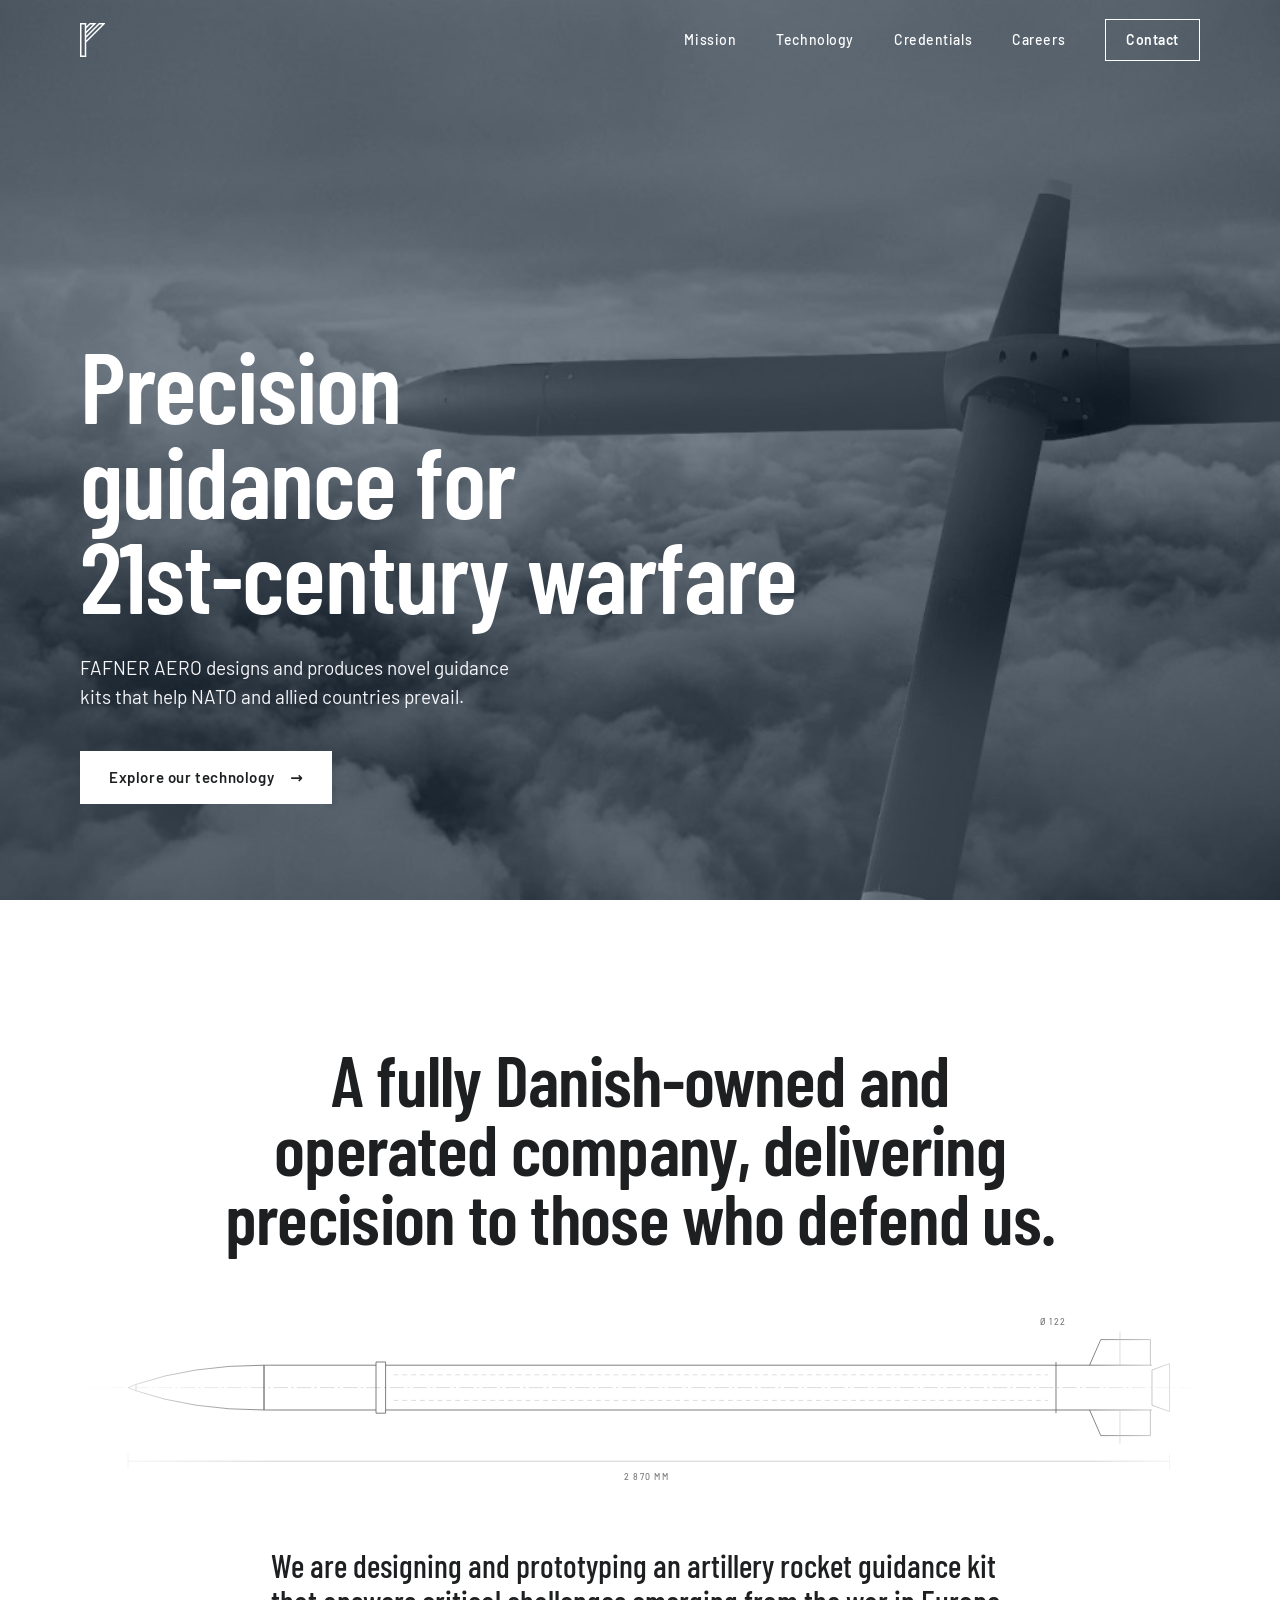
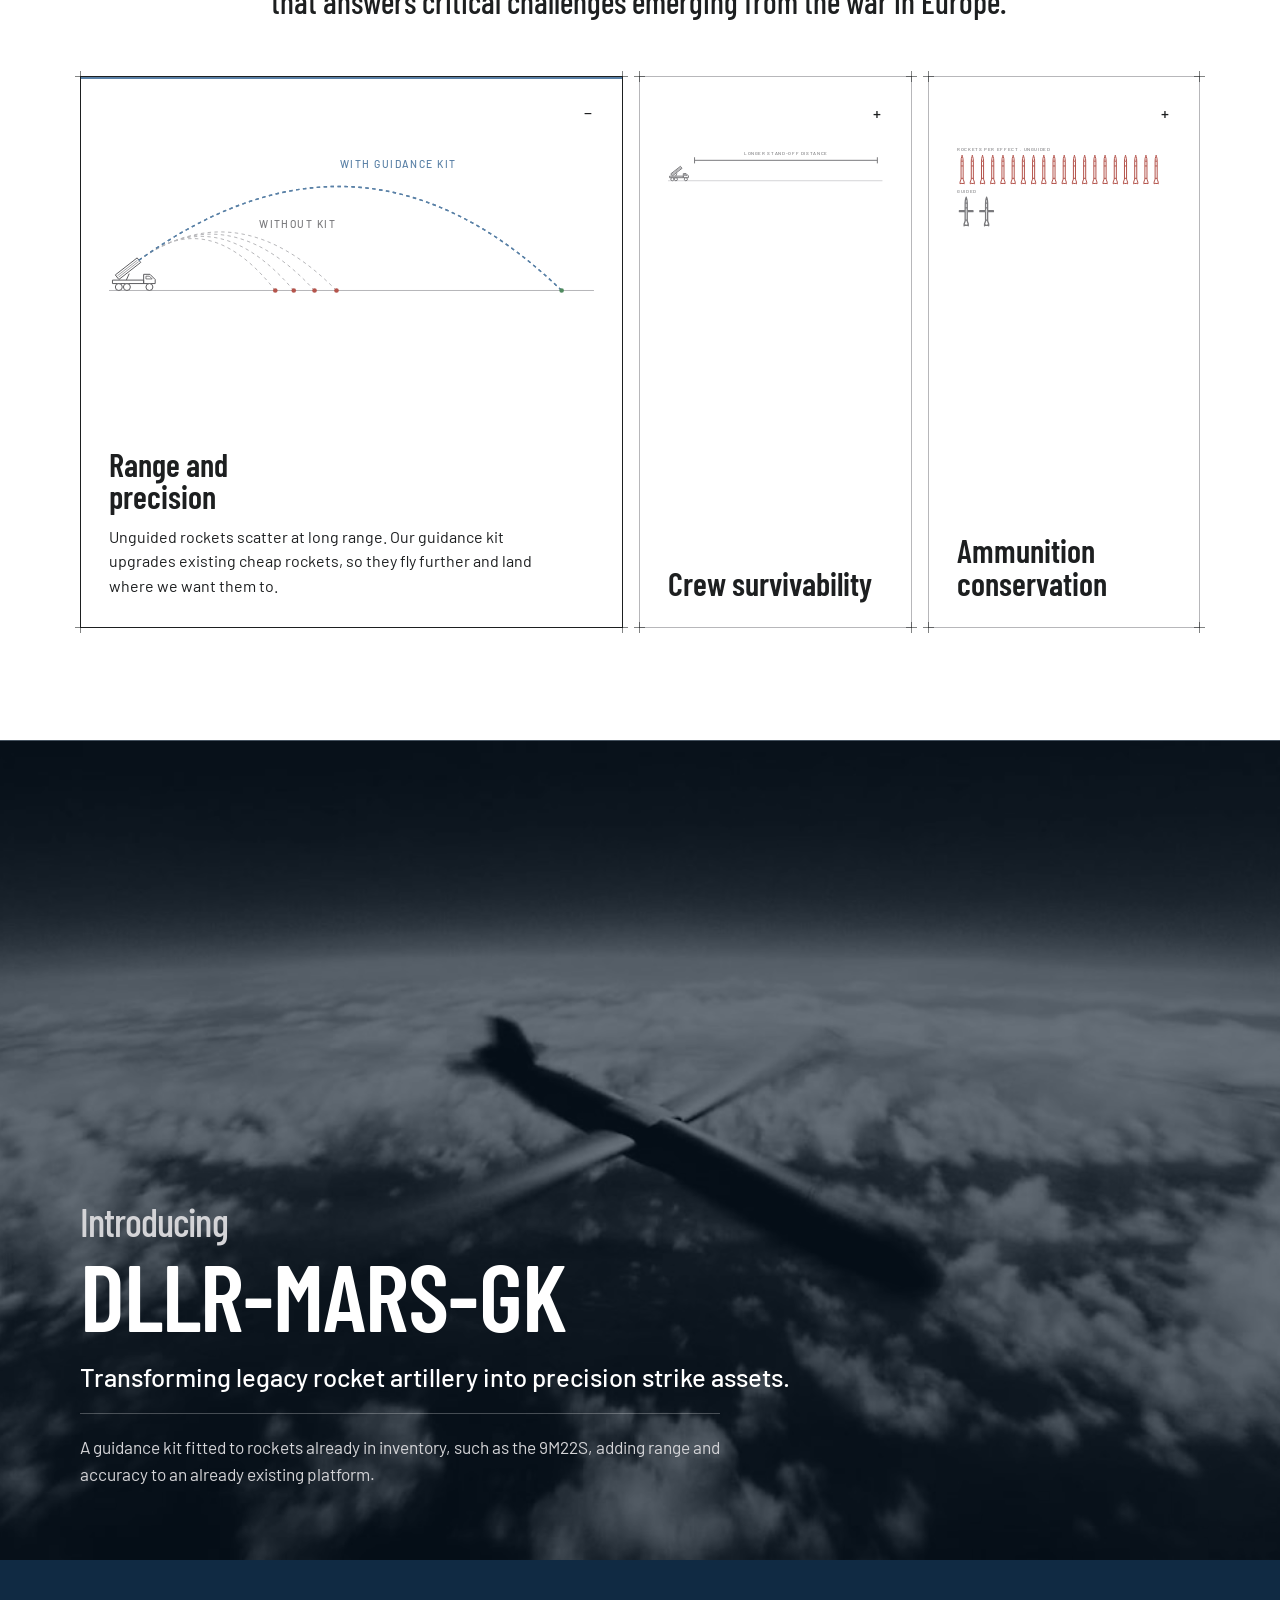
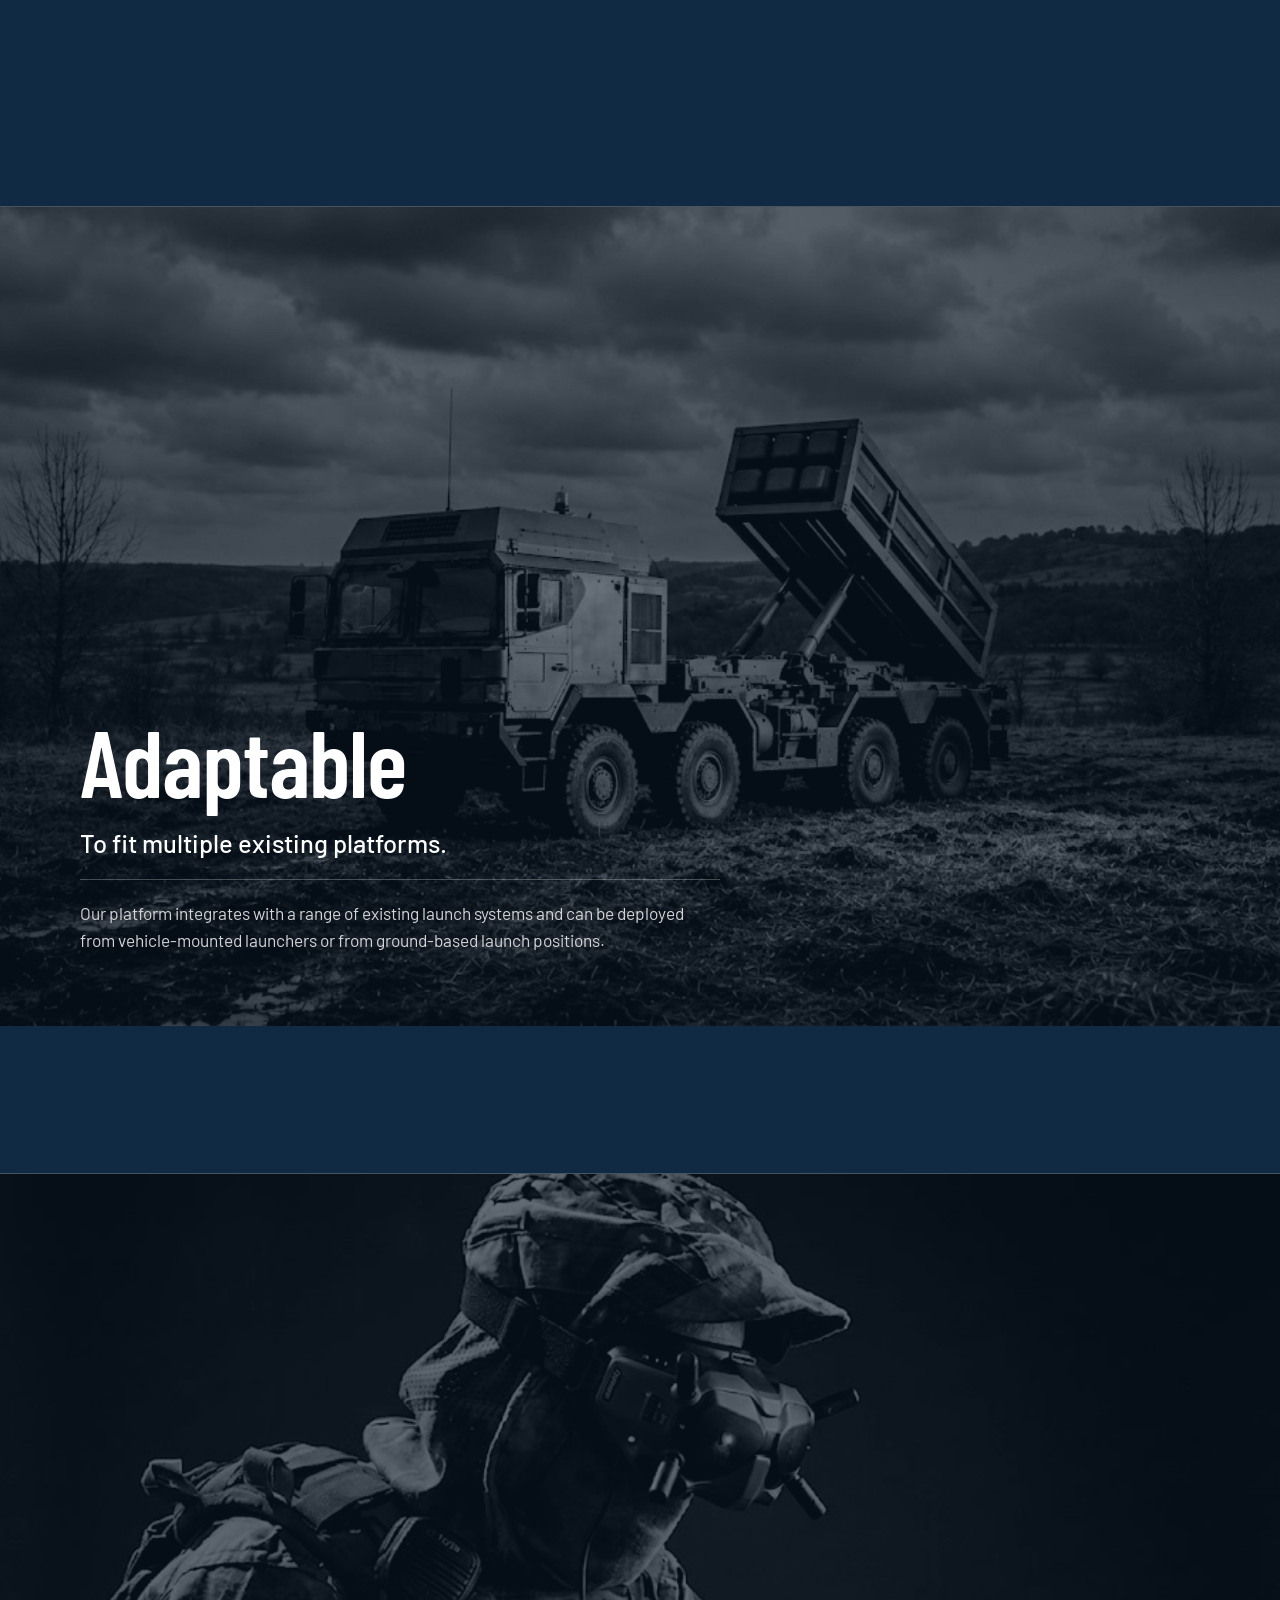
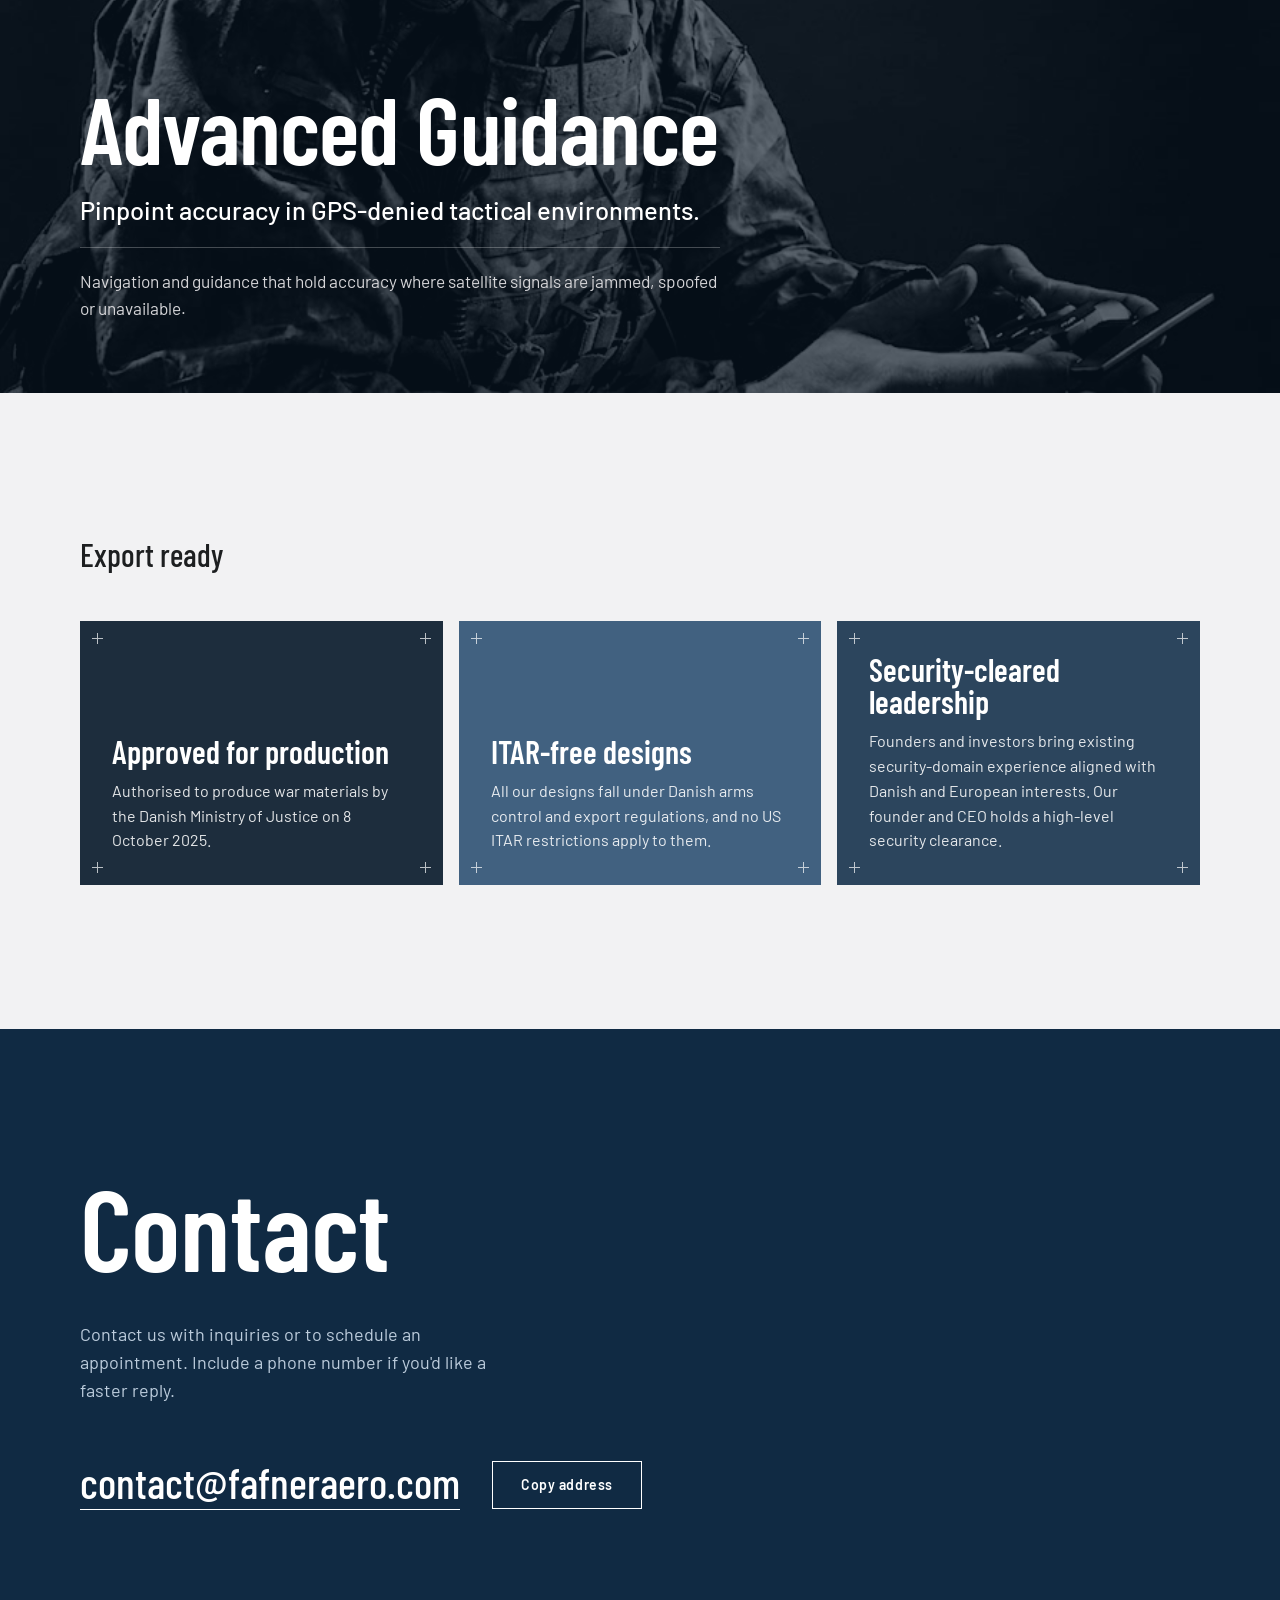
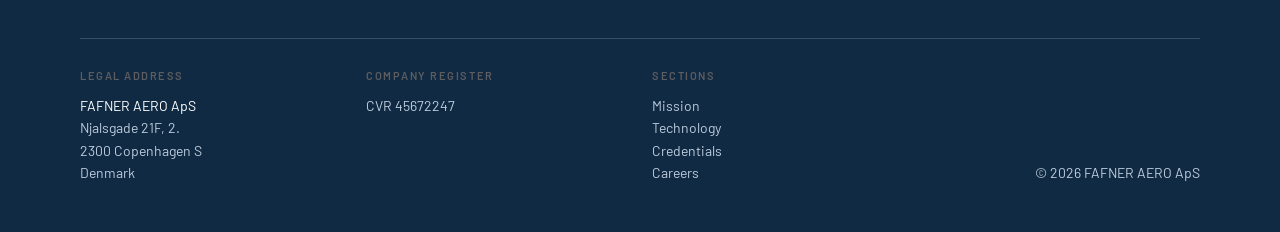
==== commit 9d17d9b6: "Revert 'Export ready: white blueprint boxes with aligned text' Back to the blue info cards; the whit" ====
--- a/index.html
+++ b/index.html
@@ -16,7 +16,7 @@
   <link rel="preconnect" href="https://fonts.googleapis.com">
   <link rel="preconnect" href="https://fonts.gstatic.com" crossorigin>
   <link rel="stylesheet" href="https://fonts.googleapis.com/css2?family=Barlow:wght@400;500;600&family=Barlow+Condensed:wght@500;600&display=swap">
-  <link rel="stylesheet" href="assets/site.css?v=202610241233">
+  <link rel="stylesheet" href="assets/site.css?v=202610241045">
   <link rel="preload" as="image" href="images/image-1.jpg">
 </head>
 <body>
@@ -285,19 +285,19 @@
     <section id="credentials" class="credentials anchor wrap grid" aria-labelledby="credentials-title">
       <div class="sec-rule" aria-hidden="true"></div>
       <h2 id="credentials-title" class="h2" data-reveal style="--d:1">Export ready</h2>
-      <ul class="cred-cards" role="list">
-        <li class="cred-card blueprint" data-reveal style="--d:1">
-          <i class="corner tl"></i><i class="corner tr"></i><i class="corner bl"></i><i class="corner br"></i>
+      <ul class="know-cards" role="list">
+        <li class="know-card" data-reveal style="--d:1">
+          <i class="mark tl"></i><i class="mark tr"></i><i class="mark bl"></i><i class="mark br"></i>
           <h3>Approved for production</h3>
           <p>Authorised to produce war materials by the Danish Ministry of Justice on 8 October 2025.</p>
         </li>
-        <li class="cred-card blueprint" data-reveal style="--d:2">
-          <i class="corner tl"></i><i class="corner tr"></i><i class="corner bl"></i><i class="corner br"></i>
+        <li class="know-card alt" data-reveal style="--d:2">
+          <i class="mark tl"></i><i class="mark tr"></i><i class="mark bl"></i><i class="mark br"></i>
           <h3>ITAR-free designs</h3>
           <p>All our designs fall under Danish arms control and export regulations, and no US ITAR restrictions apply to them.</p>
         </li>
-        <li class="cred-card blueprint" data-reveal style="--d:3">
-          <i class="corner tl"></i><i class="corner tr"></i><i class="corner bl"></i><i class="corner br"></i>
+        <li class="know-card alt-2" data-reveal style="--d:3">
+          <i class="mark tl"></i><i class="mark tr"></i><i class="mark bl"></i><i class="mark br"></i>
           <h3>Security-cleared leadership</h3>
           <p>Founders and investors bring existing security-domain experience aligned with Danish and European interests. Our founder and CEO holds a high-level security clearance.</p>
         </li>
@@ -323,6 +323,6 @@
     </div>
   </footer>
 
-  <script src="assets/site.js?v=202610241233"></script>
+  <script src="assets/site.js?v=202610241045"></script>
 </body>
 </html>
--- a/assets/site.css
+++ b/assets/site.css
@@ -583,16 +583,10 @@
 .dark .offer-line { max-width: 720px; margin: 0; font: 500 clamp(22px, 2vw, 30px)/1.3 var(--font-body); color: #fff; }
 .dark .offer-para { max-width: 640px; margin: 0; padding-top: 20px; border-top: 1px solid rgb(255 255 255 / .25); font-size: clamp(16px, 1.35vw, 20px); line-height: 1.55; color: var(--color-neutral-300); }
 
-/* Credentials: heading in the lead style, then three white boxes in the same
-   blueprint style as the problem boxes (hairline border, corner marks). The
-   boxes share rows, so titles line up and paragraphs start level. */
+/* Credentials: heading in the lead style, then the same three cards as the
+   careers page's "What to know before you apply" (.know-cards). */
 .credentials { padding-bottom: 144px; }
 .credentials .h2 { grid-column: 1 / span 8; margin: 0 0 48px; font: 500 clamp(26px, 2.5vw, 36px)/1.12 var(--font-heading); letter-spacing: 0; text-wrap: balance; }
-
-.cred-cards { grid-column: 1 / -1; display: grid; grid-template-columns: repeat(3, minmax(0, 1fr)); grid-template-rows: minmax(112px, 1fr) auto auto; column-gap: 16px; row-gap: 0; margin: 0; padding: 0; list-style: none; }
-.cred-card { grid-row: span 3; display: grid; grid-template-rows: subgrid; padding: 32px; background: #fff; border-color: var(--color-neutral-400); }
-.cred-card h3 { grid-row: 2; margin: 0 0 12px; font-size: 32px; line-height: 1; }
-.cred-card p { grid-row: 3; margin: 0; font-size: 16px; line-height: 1.55; color: var(--color-text); }
 
 /* Contact */
 .contact { background: var(--navy); color: #fff; padding-top: 144px; padding-bottom: 48px; }
@@ -673,10 +667,6 @@
   .dark .offer-para { padding-top: 14px; font-size: 16px; }
 
   .credentials .h2 { margin: 20px 0 28px; font-size: 24px; }
-  .cred-cards { grid-template-columns: minmax(0, 1fr); grid-template-rows: none; row-gap: 16px; }
-  .cred-card { grid-row: auto; display: flex; flex-direction: column; justify-content: flex-end; min-height: 180px; padding: 24px; }
-  .cred-card h3 { font-size: 26px; }
-  .cred-card p { font-size: 15px; }
 
   .contact { padding-top: 72px; padding-bottom: 32px; display: flex; flex-direction: column; }
   .contact h2 { font-size: 56px; }
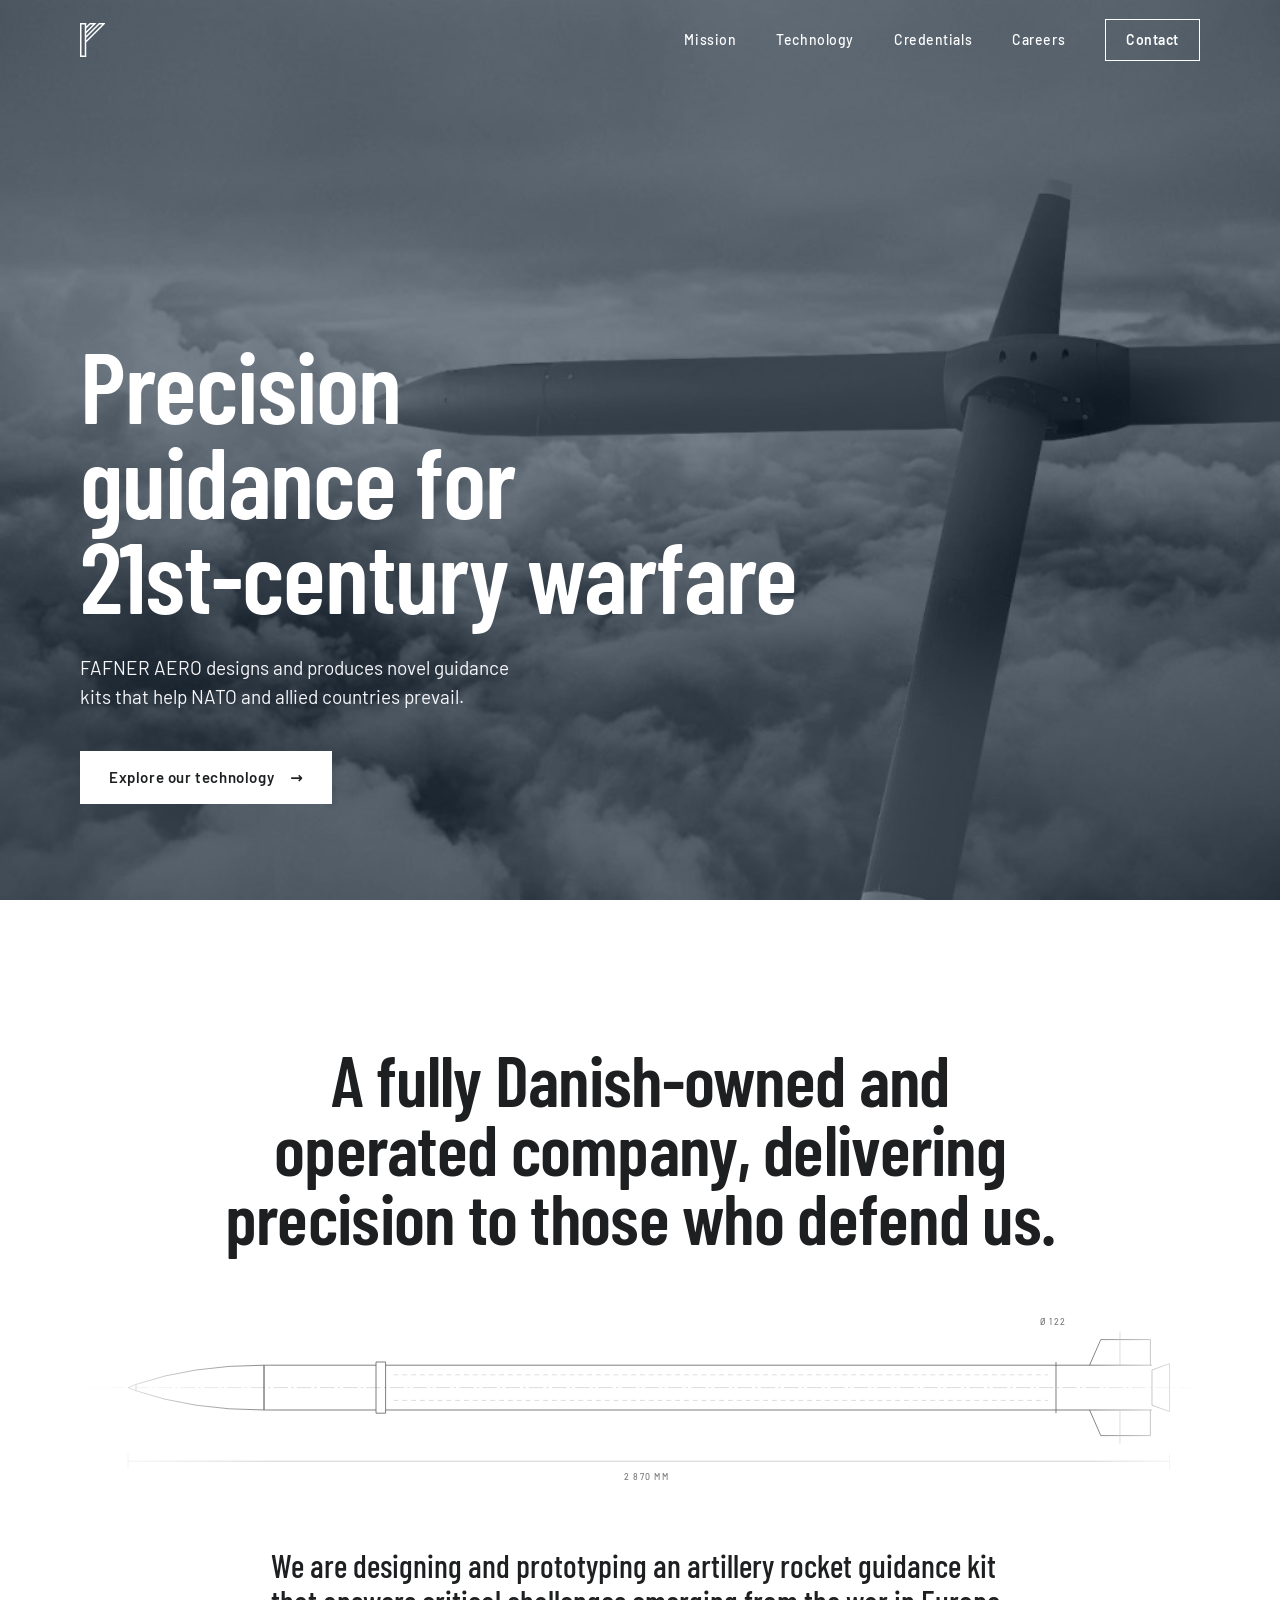
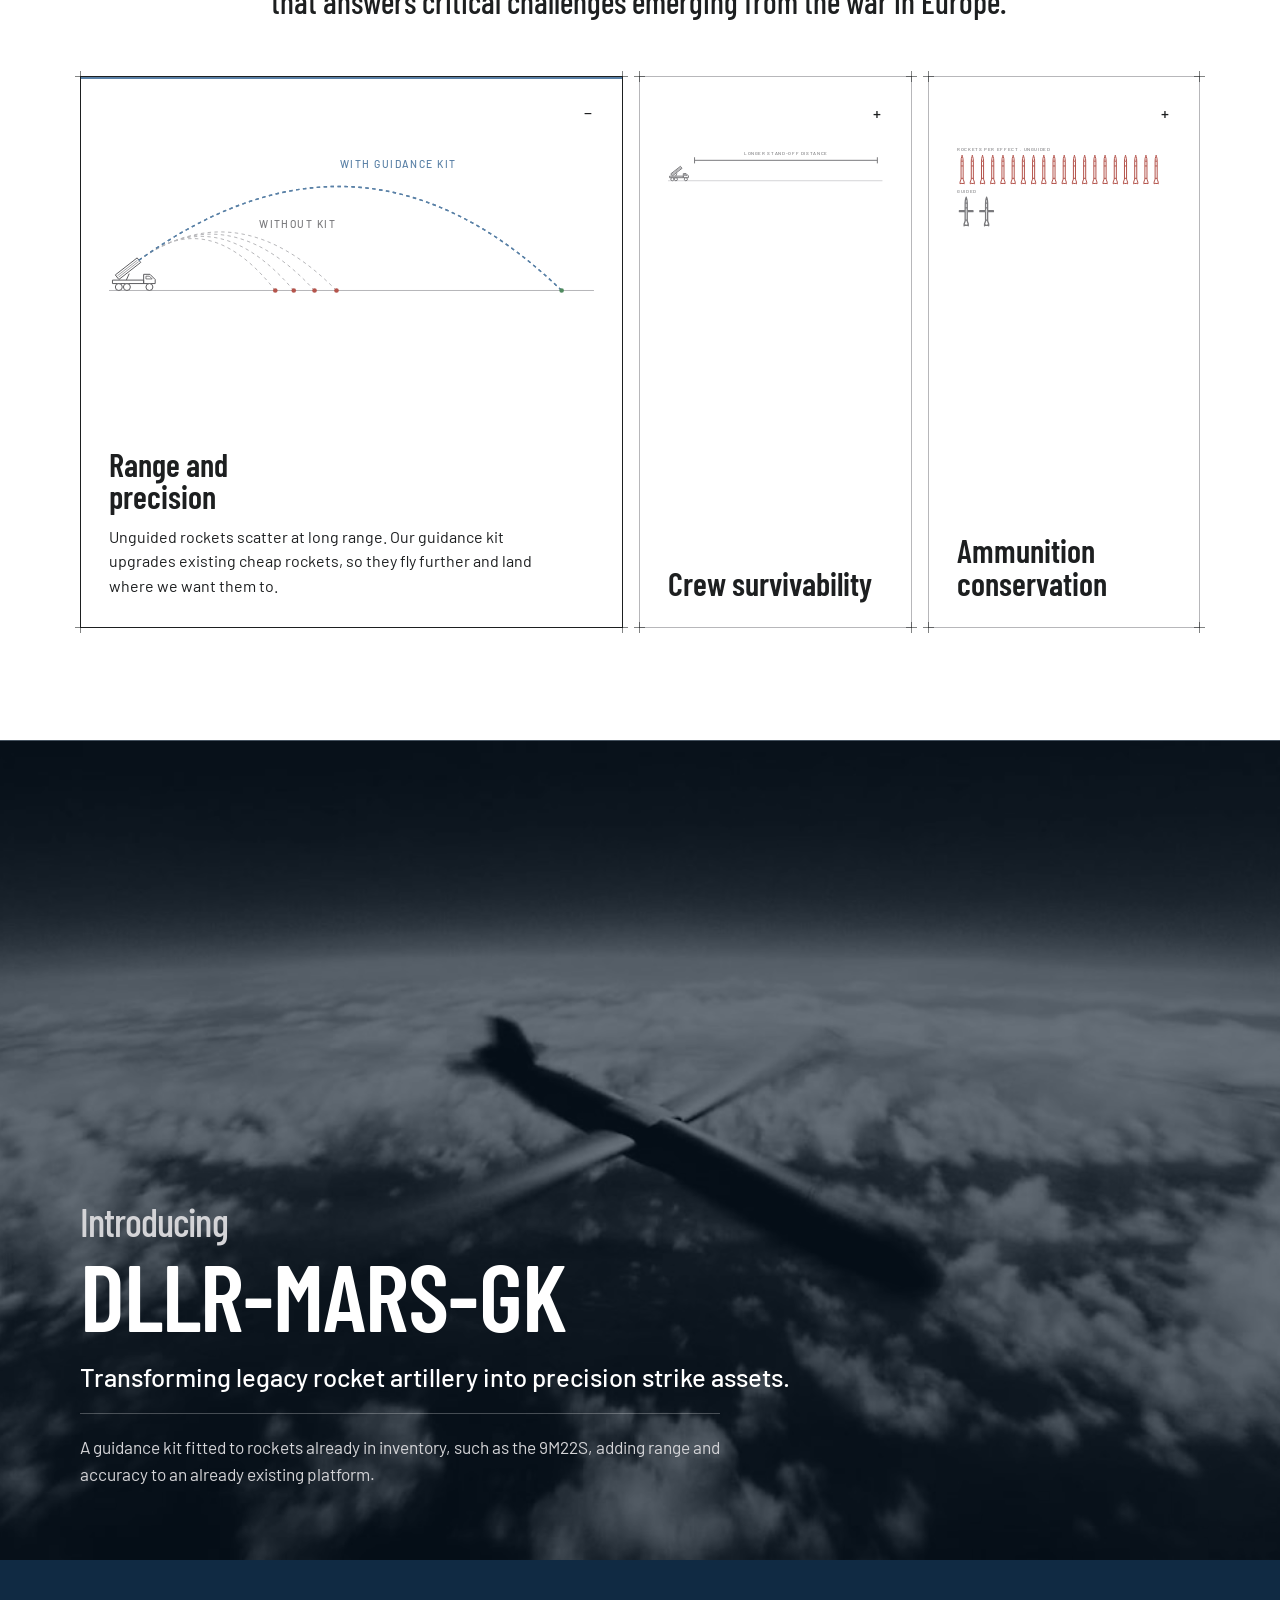
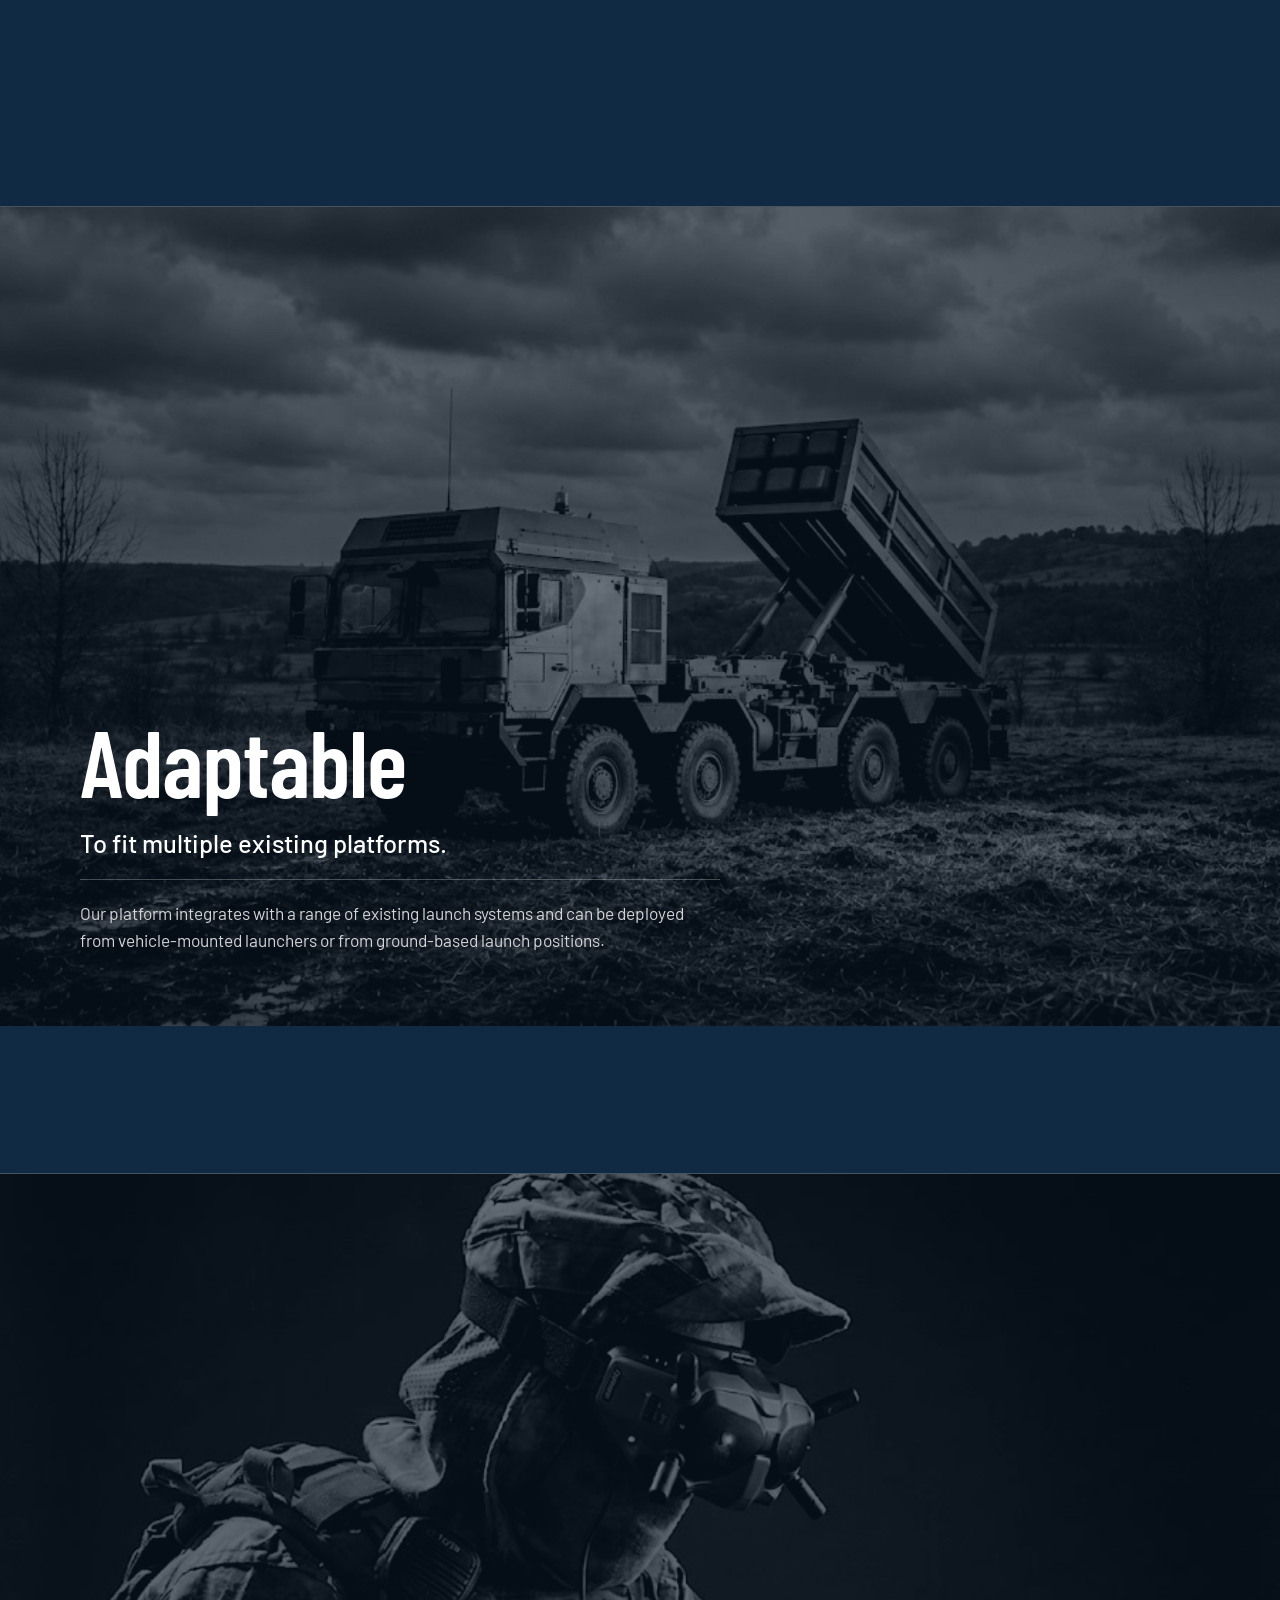
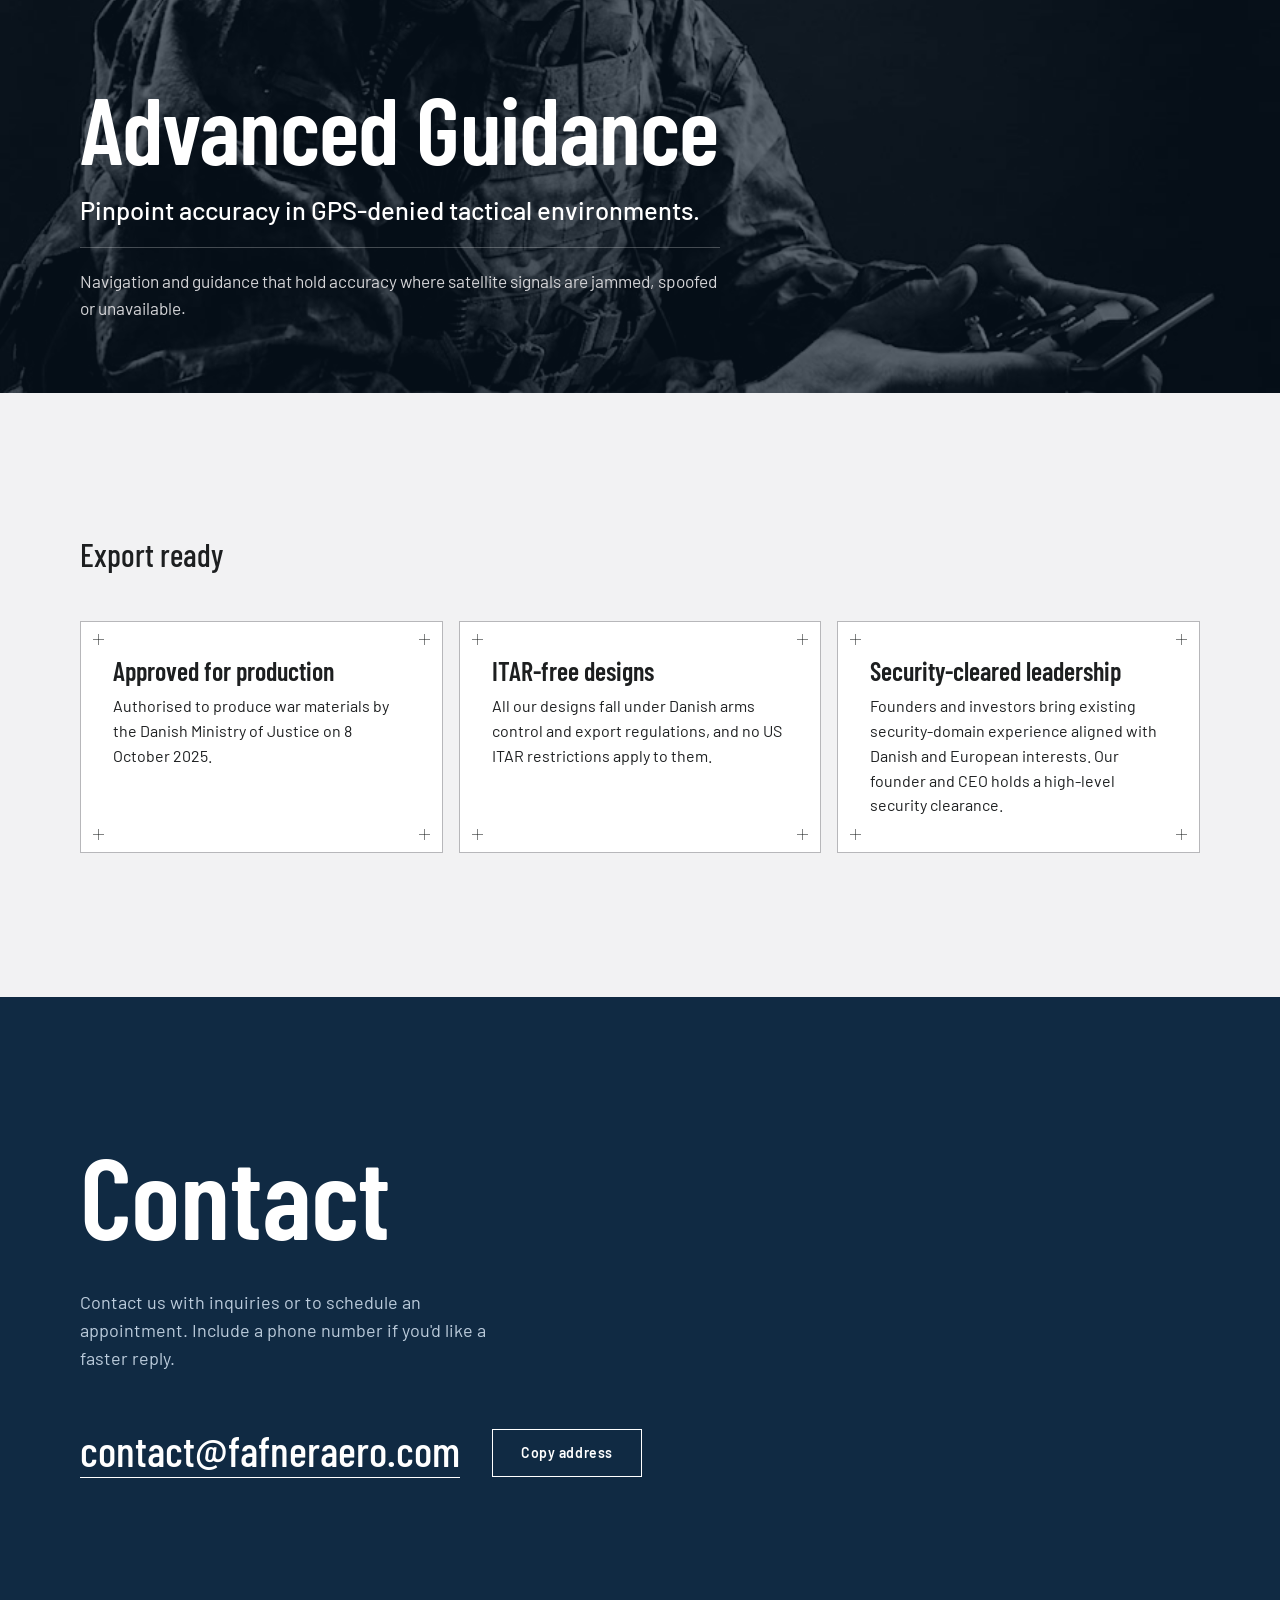
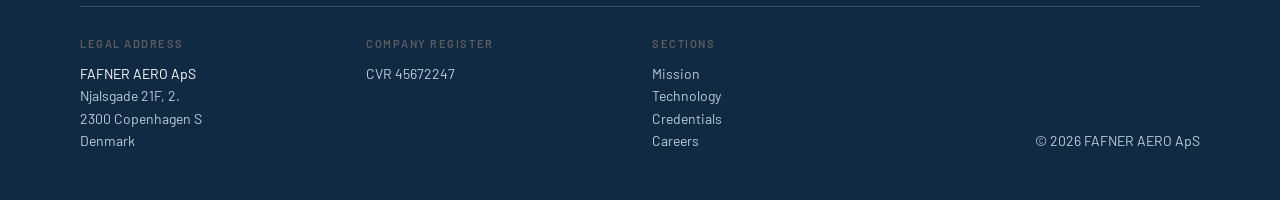
==== commit 8b0fd871: "Export ready: tight white boxes White boxes sized to their text, with a hairline border and corner m" ====
--- a/index.html
+++ b/index.html
@@ -16,7 +16,7 @@
   <link rel="preconnect" href="https://fonts.googleapis.com">
   <link rel="preconnect" href="https://fonts.gstatic.com" crossorigin>
   <link rel="stylesheet" href="https://fonts.googleapis.com/css2?family=Barlow:wght@400;500;600&family=Barlow+Condensed:wght@500;600&display=swap">
-  <link rel="stylesheet" href="assets/site.css?v=202610241045">
+  <link rel="stylesheet" href="assets/site.css?v=202610241237">
   <link rel="preload" as="image" href="images/image-1.jpg">
 </head>
 <body>
@@ -285,18 +285,18 @@
     <section id="credentials" class="credentials anchor wrap grid" aria-labelledby="credentials-title">
       <div class="sec-rule" aria-hidden="true"></div>
       <h2 id="credentials-title" class="h2" data-reveal style="--d:1">Export ready</h2>
-      <ul class="know-cards" role="list">
-        <li class="know-card" data-reveal style="--d:1">
+      <ul class="cred-cards" role="list">
+        <li class="cred-card" data-reveal style="--d:1">
           <i class="mark tl"></i><i class="mark tr"></i><i class="mark bl"></i><i class="mark br"></i>
           <h3>Approved for production</h3>
           <p>Authorised to produce war materials by the Danish Ministry of Justice on 8 October 2025.</p>
         </li>
-        <li class="know-card alt" data-reveal style="--d:2">
+        <li class="cred-card" data-reveal style="--d:2">
           <i class="mark tl"></i><i class="mark tr"></i><i class="mark bl"></i><i class="mark br"></i>
           <h3>ITAR-free designs</h3>
           <p>All our designs fall under Danish arms control and export regulations, and no US ITAR restrictions apply to them.</p>
         </li>
-        <li class="know-card alt-2" data-reveal style="--d:3">
+        <li class="cred-card" data-reveal style="--d:3">
           <i class="mark tl"></i><i class="mark tr"></i><i class="mark bl"></i><i class="mark br"></i>
           <h3>Security-cleared leadership</h3>
           <p>Founders and investors bring existing security-domain experience aligned with Danish and European interests. Our founder and CEO holds a high-level security clearance.</p>
@@ -323,6 +323,6 @@
     </div>
   </footer>
 
-  <script src="assets/site.js?v=202610241045"></script>
+  <script src="assets/site.js?v=202610241237"></script>
 </body>
 </html>
--- a/assets/site.css
+++ b/assets/site.css
@@ -583,10 +583,24 @@
 .dark .offer-line { max-width: 720px; margin: 0; font: 500 clamp(22px, 2vw, 30px)/1.3 var(--font-body); color: #fff; }
 .dark .offer-para { max-width: 640px; margin: 0; padding-top: 20px; border-top: 1px solid rgb(255 255 255 / .25); font-size: clamp(16px, 1.35vw, 20px); line-height: 1.55; color: var(--color-neutral-300); }
 
-/* Credentials: heading in the lead style, then the same three cards as the
-   careers page's "What to know before you apply" (.know-cards). */
+/* Credentials: heading in the lead style, then three white boxes sized to
+   their text (hairline border, corner marks inside). The boxes share rows,
+   so titles line up and paragraphs start level. */
 .credentials { padding-bottom: 144px; }
 .credentials .h2 { grid-column: 1 / span 8; margin: 0 0 48px; font: 500 clamp(26px, 2.5vw, 36px)/1.12 var(--font-heading); letter-spacing: 0; text-wrap: balance; }
+
+.cred-cards { grid-column: 1 / -1; display: grid; grid-template-columns: repeat(3, minmax(0, 1fr)); grid-template-rows: auto auto; column-gap: 16px; row-gap: 0; margin: 0; padding: 0; list-style: none; }
+.cred-card { position: relative; grid-row: span 2; display: grid; grid-template-rows: subgrid; padding: 36px 32px 34px; background: #fff; border: 1px solid var(--color-neutral-400); color: var(--color-text); }
+.cred-card .mark { position: absolute; width: 11px; height: 11px; color: color-mix(in srgb, var(--color-text) 55%, transparent); }
+.cred-card .mark::before, .cred-card .mark::after { content: ""; position: absolute; background: currentColor; }
+.cred-card .mark::before { left: 5px; top: 0; width: 1px; height: 100%; }
+.cred-card .mark::after { top: 5px; left: 0; width: 100%; height: 1px; }
+.cred-card .mark.tl { left: 12px; top: 12px; }
+.cred-card .mark.tr { right: 12px; top: 12px; }
+.cred-card .mark.bl { left: 12px; bottom: 12px; }
+.cred-card .mark.br { right: 12px; bottom: 12px; }
+.cred-card h3 { grid-row: 1; margin: 0 0 10px; font-size: 26px; line-height: 1; }
+.cred-card p { grid-row: 2; margin: 0; font-size: 16px; line-height: 1.55; }
 
 /* Contact */
 .contact { background: var(--navy); color: #fff; padding-top: 144px; padding-bottom: 48px; }
@@ -667,6 +681,10 @@
   .dark .offer-para { padding-top: 14px; font-size: 16px; }
 
   .credentials .h2 { margin: 20px 0 28px; font-size: 24px; }
+  .cred-cards { grid-template-columns: minmax(0, 1fr); grid-template-rows: none; row-gap: 12px; }
+  .cred-card { grid-row: auto; display: block; padding: 32px 28px 30px; }
+  .cred-card h3 { font-size: 24px; }
+  .cred-card p { font-size: 15px; }
 
   .contact { padding-top: 72px; padding-bottom: 32px; display: flex; flex-direction: column; }
   .contact h2 { font-size: 56px; }
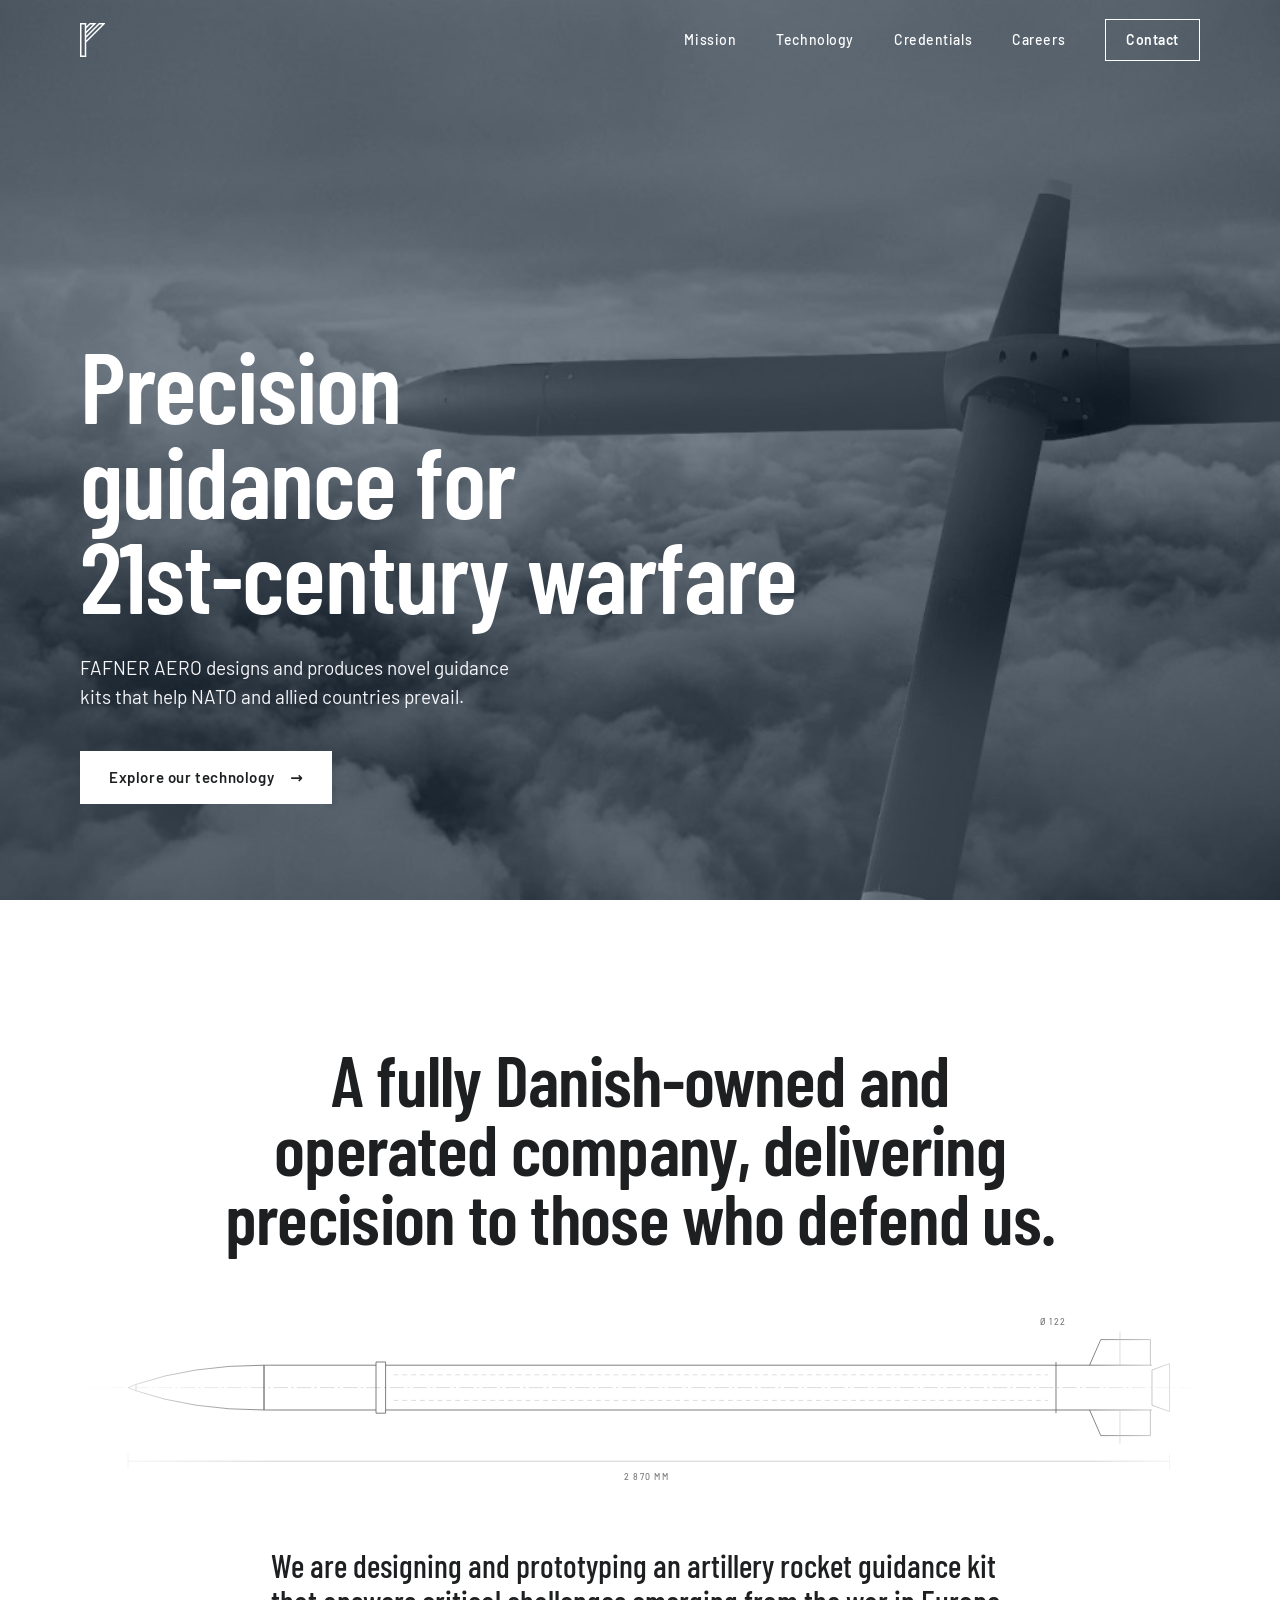
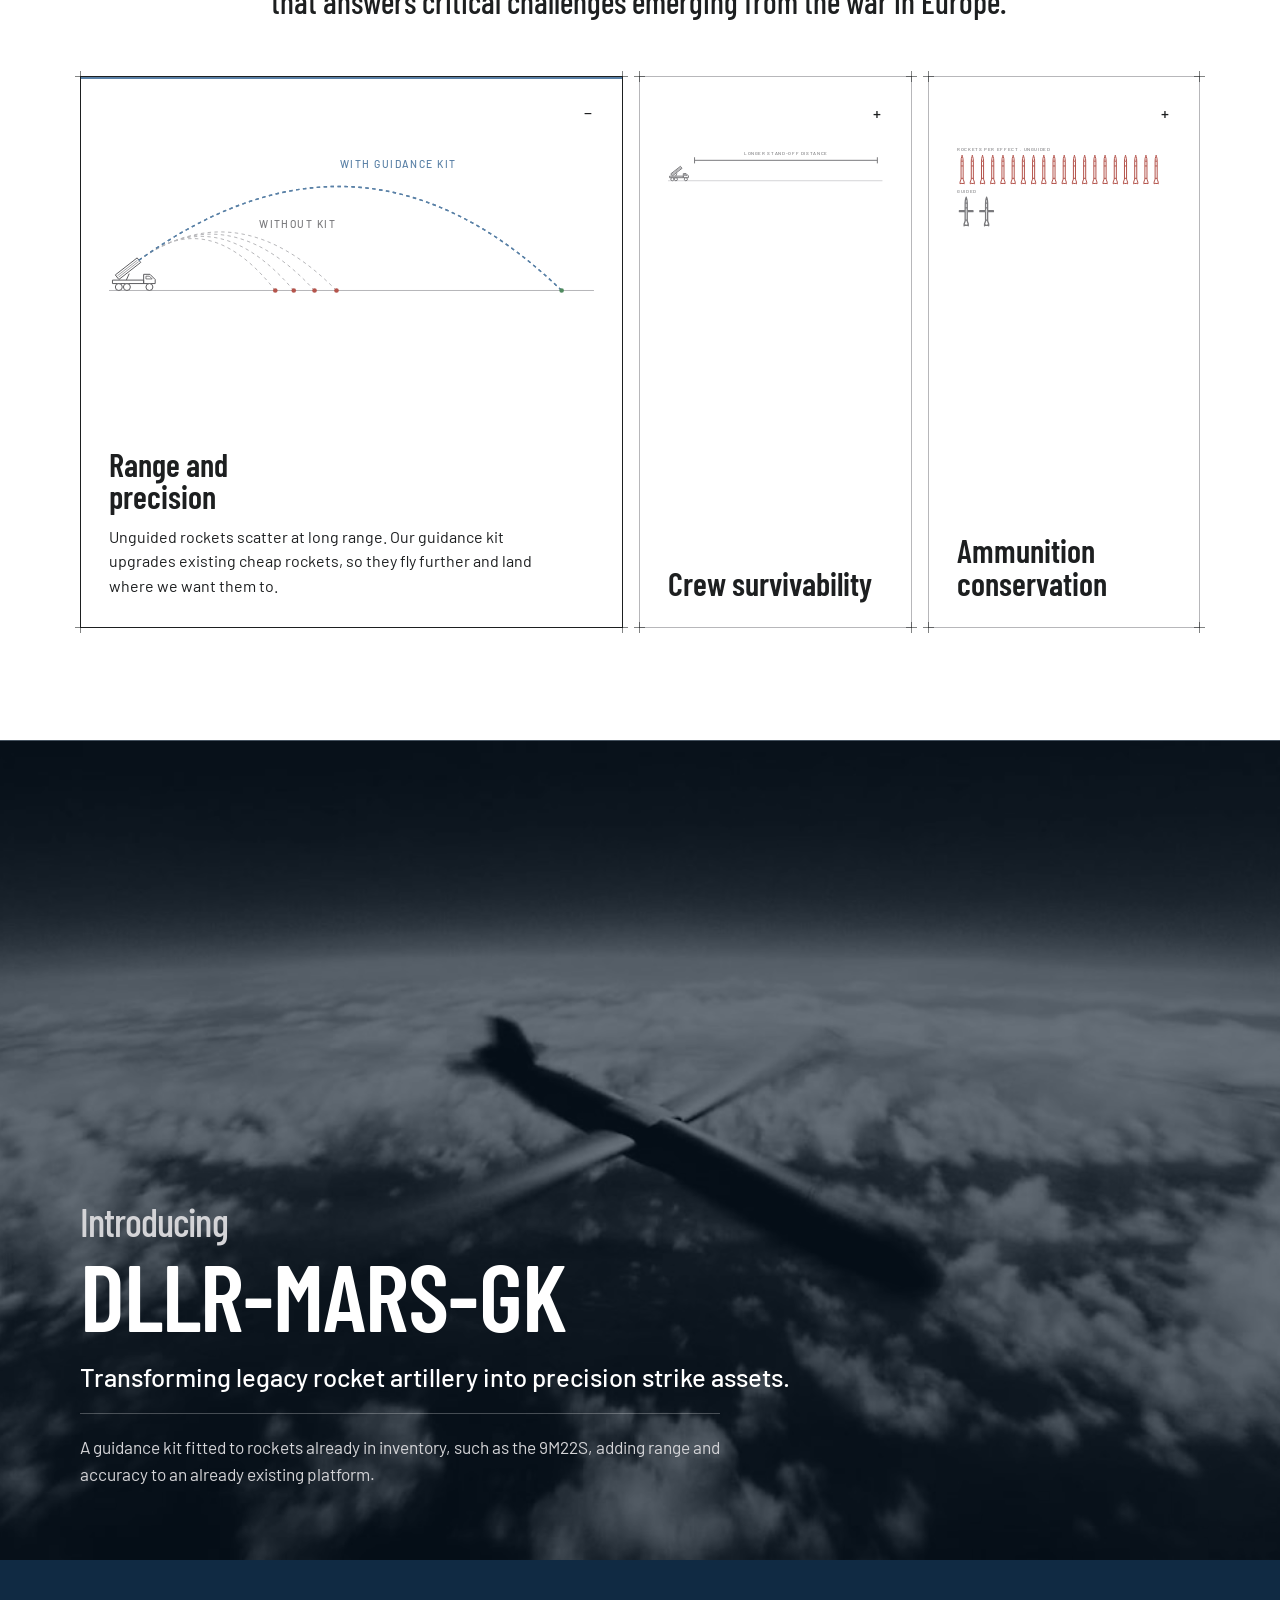
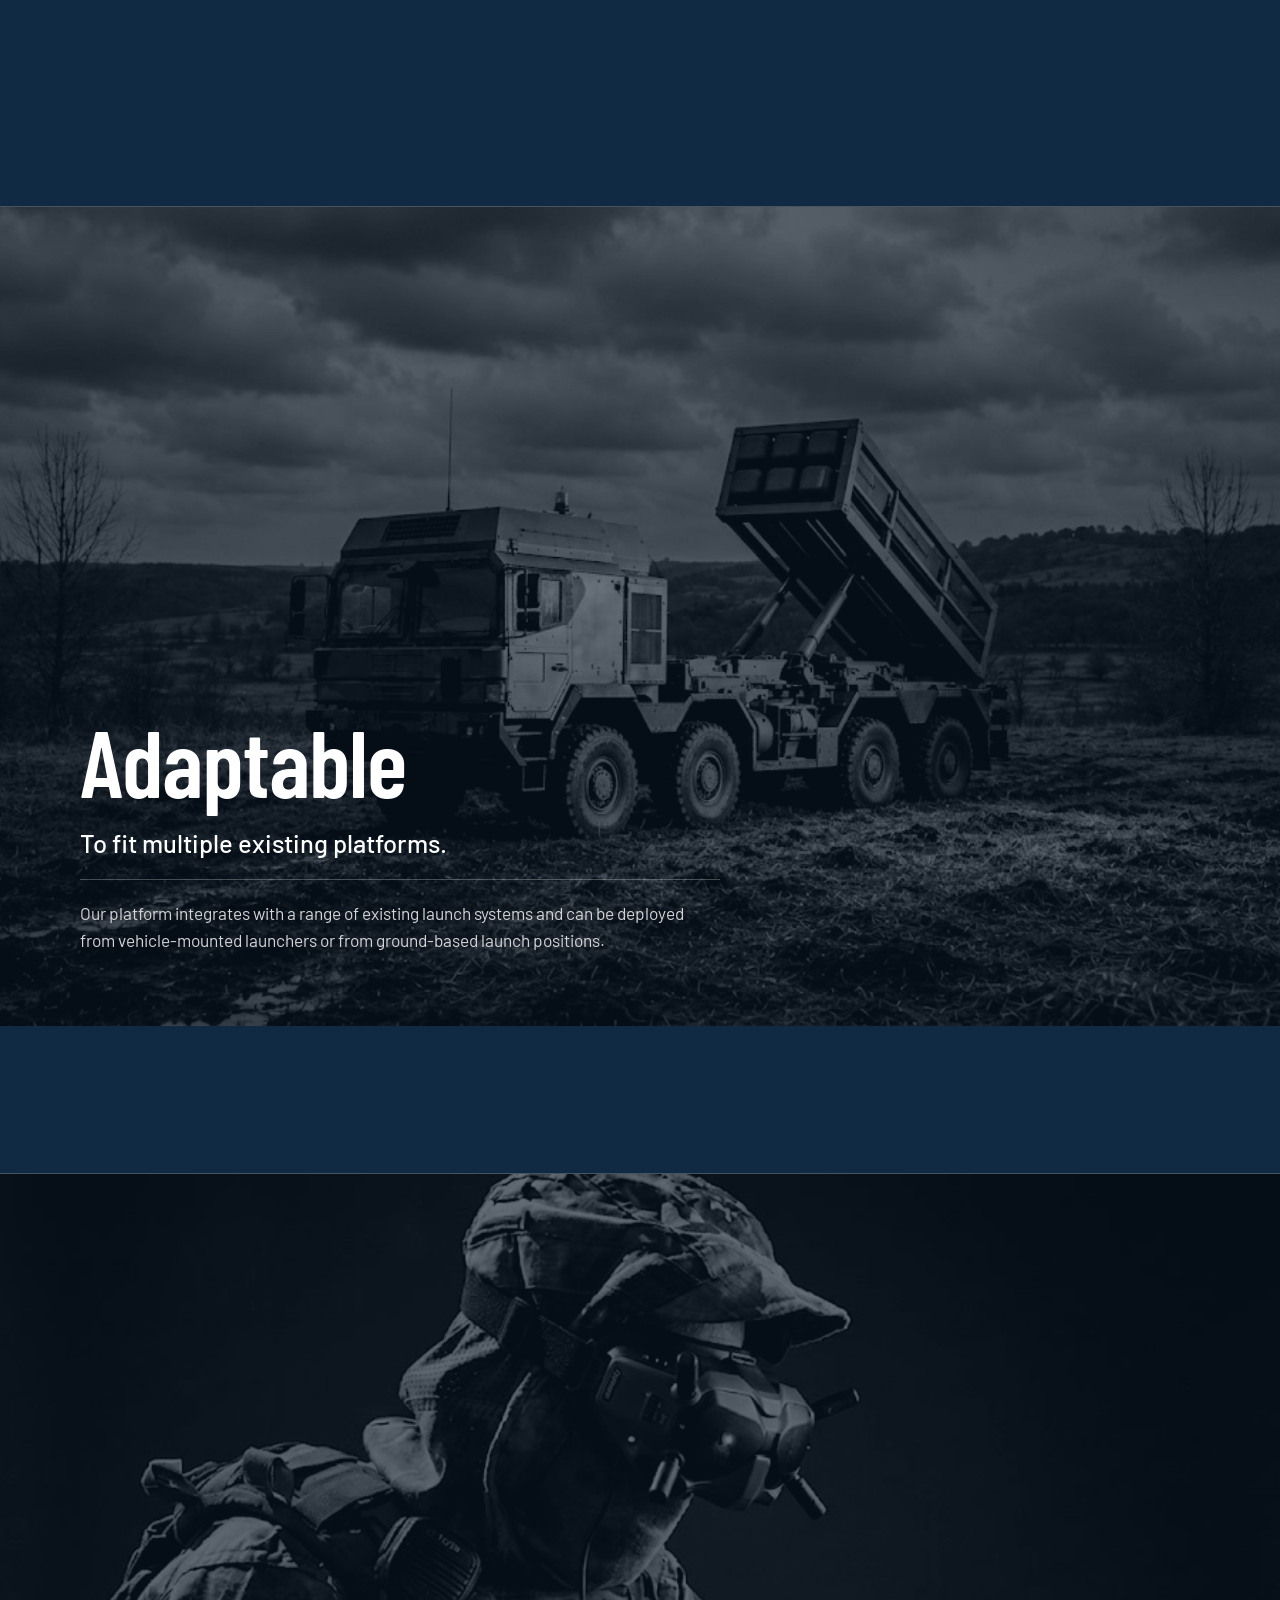
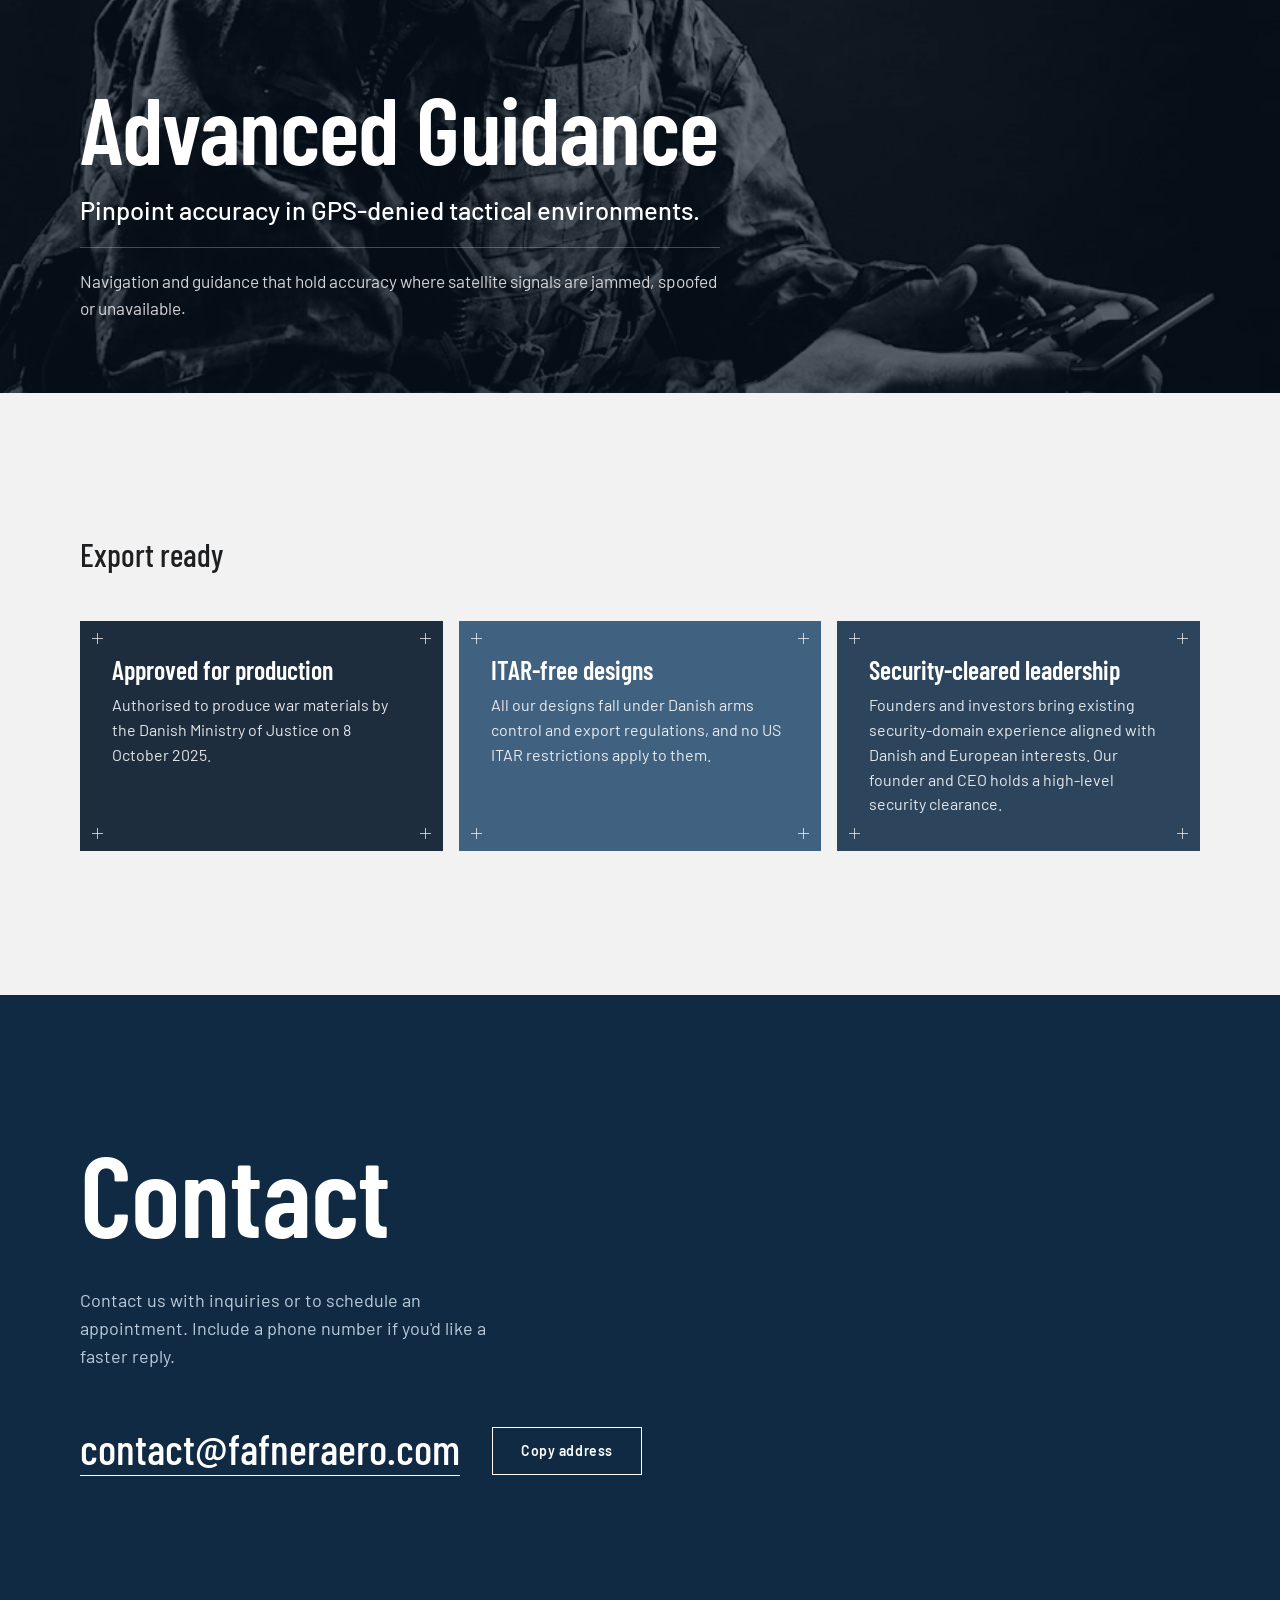
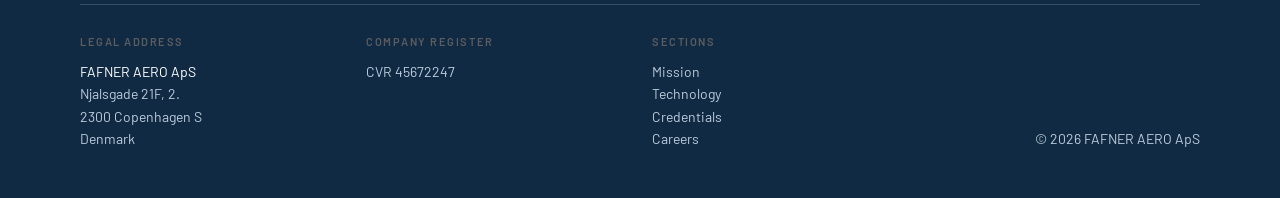
==== commit 8f813015: "Export ready: tight boxes in the three careers blues Same tight layout (boxes sized to their text, a" ====
--- a/index.html
+++ b/index.html
@@ -16,7 +16,7 @@
   <link rel="preconnect" href="https://fonts.googleapis.com">
   <link rel="preconnect" href="https://fonts.gstatic.com" crossorigin>
   <link rel="stylesheet" href="https://fonts.googleapis.com/css2?family=Barlow:wght@400;500;600&family=Barlow+Condensed:wght@500;600&display=swap">
-  <link rel="stylesheet" href="assets/site.css?v=202610241237">
+  <link rel="stylesheet" href="assets/site.css?v=202610241245">
   <link rel="preload" as="image" href="images/image-1.jpg">
 </head>
 <body>
@@ -323,6 +323,6 @@
     </div>
   </footer>
 
-  <script src="assets/site.js?v=202610241237"></script>
+  <script src="assets/site.js?v=202610241245"></script>
 </body>
 </html>
--- a/assets/site.css
+++ b/assets/site.css
@@ -583,15 +583,17 @@
 .dark .offer-line { max-width: 720px; margin: 0; font: 500 clamp(22px, 2vw, 30px)/1.3 var(--font-body); color: #fff; }
 .dark .offer-para { max-width: 640px; margin: 0; padding-top: 20px; border-top: 1px solid rgb(255 255 255 / .25); font-size: clamp(16px, 1.35vw, 20px); line-height: 1.55; color: var(--color-neutral-300); }
 
-/* Credentials: heading in the lead style, then three white boxes sized to
-   their text (hairline border, corner marks inside). The boxes share rows,
+/* Credentials: heading in the lead style, then three blue boxes (the careers
+   cards' shades) sized to their text, corner marks inside. The boxes share rows,
    so titles line up and paragraphs start level. */
 .credentials { padding-bottom: 144px; }
 .credentials .h2 { grid-column: 1 / span 8; margin: 0 0 48px; font: 500 clamp(26px, 2.5vw, 36px)/1.12 var(--font-heading); letter-spacing: 0; text-wrap: balance; }
 
 .cred-cards { grid-column: 1 / -1; display: grid; grid-template-columns: repeat(3, minmax(0, 1fr)); grid-template-rows: auto auto; column-gap: 16px; row-gap: 0; margin: 0; padding: 0; list-style: none; }
-.cred-card { position: relative; grid-row: span 2; display: grid; grid-template-rows: subgrid; padding: 36px 32px 34px; background: #fff; border: 1px solid var(--color-neutral-400); color: var(--color-text); }
-.cred-card .mark { position: absolute; width: 11px; height: 11px; color: color-mix(in srgb, var(--color-text) 55%, transparent); }
+.cred-card { position: relative; grid-row: span 2; display: grid; grid-template-rows: subgrid; padding: 36px 32px 34px; background: var(--color-accent-900); color: #fff; }
+.cred-card:nth-child(2) { background: var(--color-accent-700); }   /* same three blues as the careers cards */
+.cred-card:nth-child(3) { background: var(--color-accent-800); }
+.cred-card .mark { position: absolute; width: 11px; height: 11px; color: rgb(255 255 255 / .7); }
 .cred-card .mark::before, .cred-card .mark::after { content: ""; position: absolute; background: currentColor; }
 .cred-card .mark::before { left: 5px; top: 0; width: 1px; height: 100%; }
 .cred-card .mark::after { top: 5px; left: 0; width: 100%; height: 1px; }
@@ -600,7 +602,7 @@
 .cred-card .mark.bl { left: 12px; bottom: 12px; }
 .cred-card .mark.br { right: 12px; bottom: 12px; }
 .cred-card h3 { grid-row: 1; margin: 0 0 10px; font-size: 26px; line-height: 1; }
-.cred-card p { grid-row: 2; margin: 0; font-size: 16px; line-height: 1.55; }
+.cred-card p { grid-row: 2; margin: 0; font-size: 16px; line-height: 1.55; color: rgb(255 255 255 / .88); }
 
 /* Contact */
 .contact { background: var(--navy); color: #fff; padding-top: 144px; padding-bottom: 48px; }
